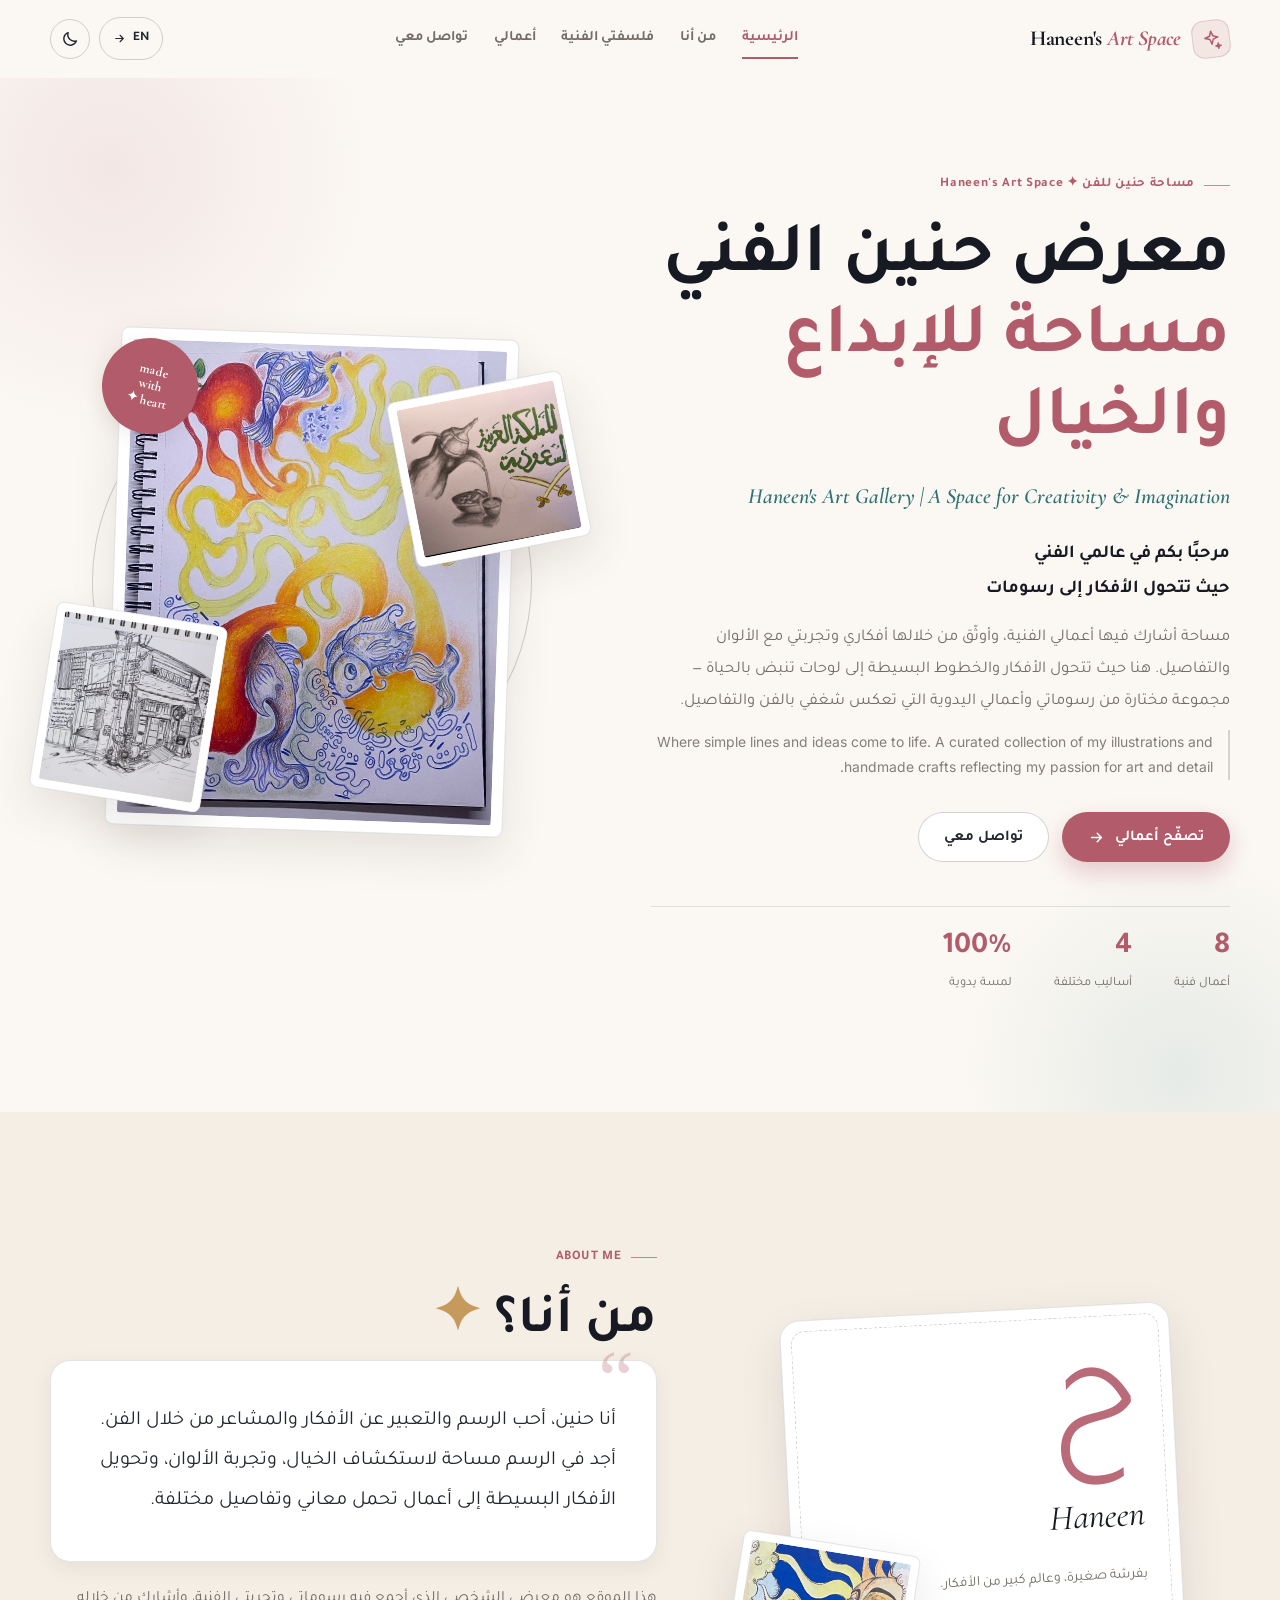
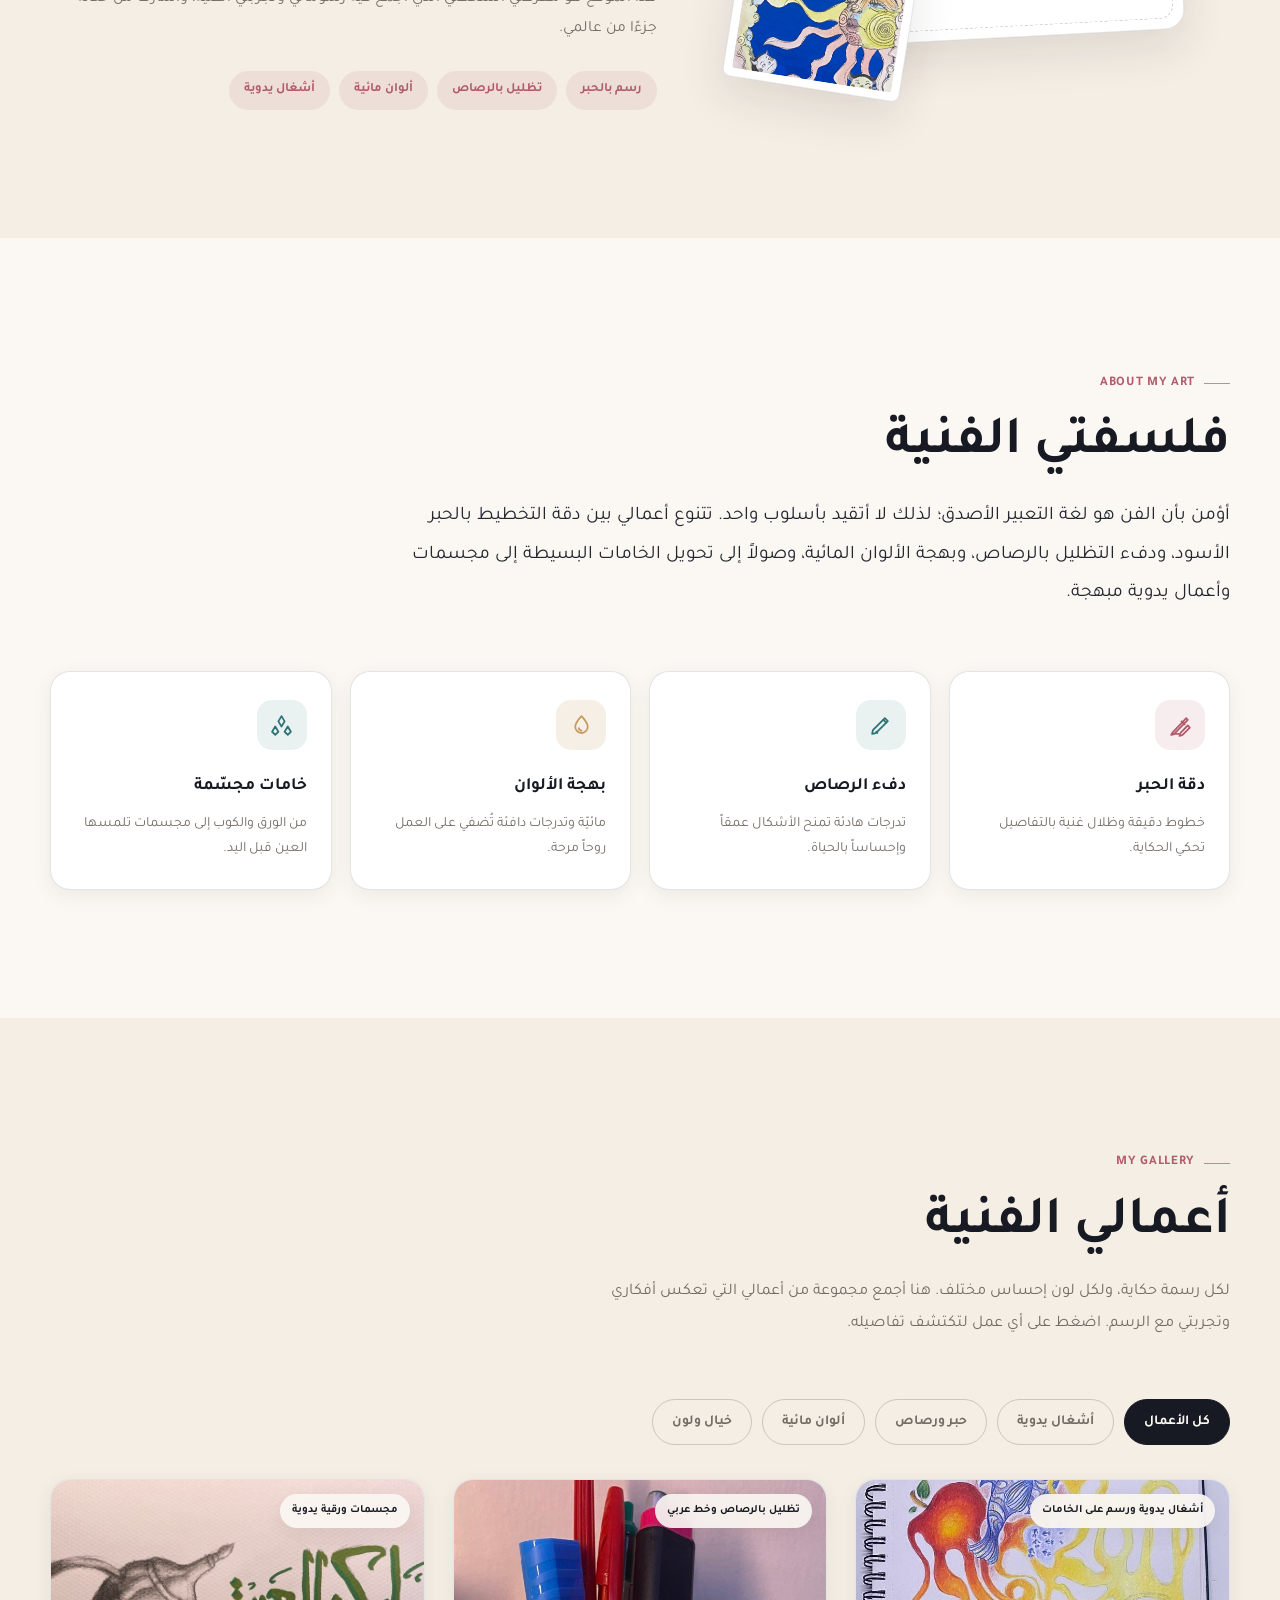
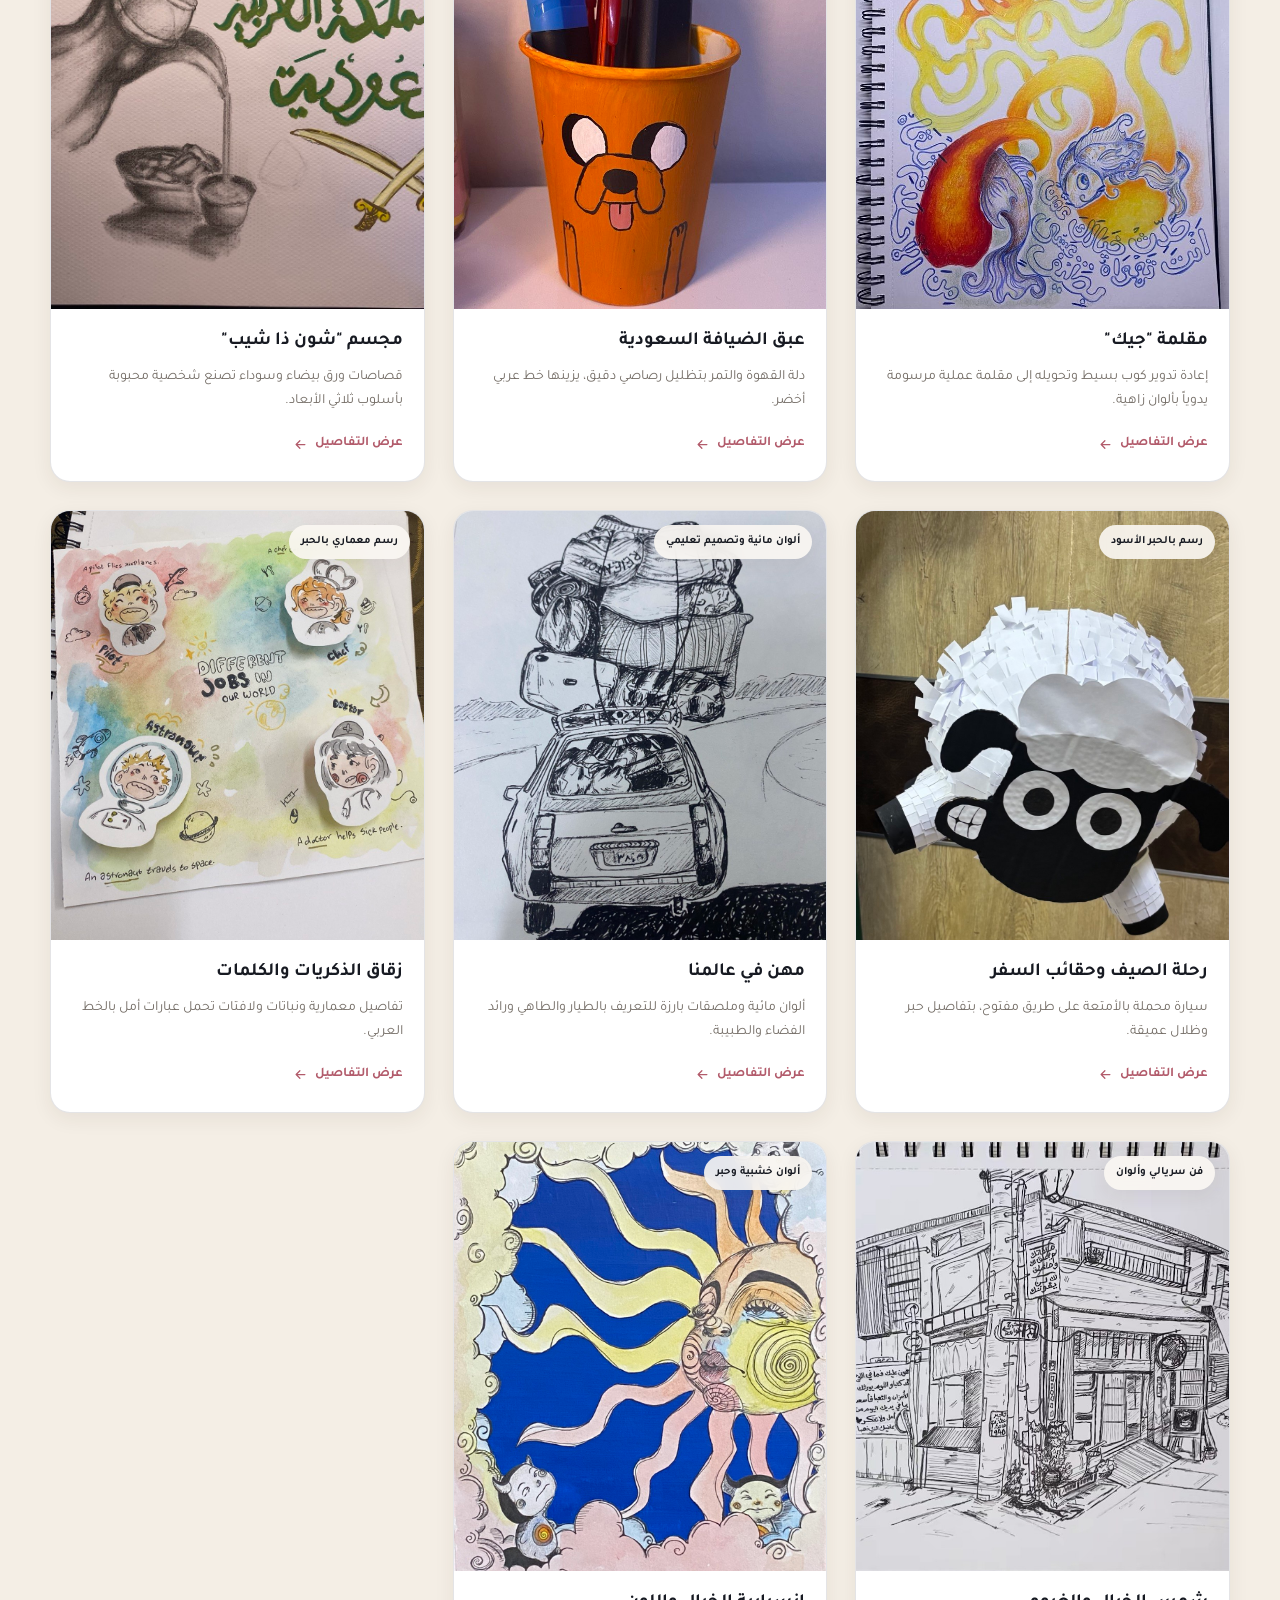
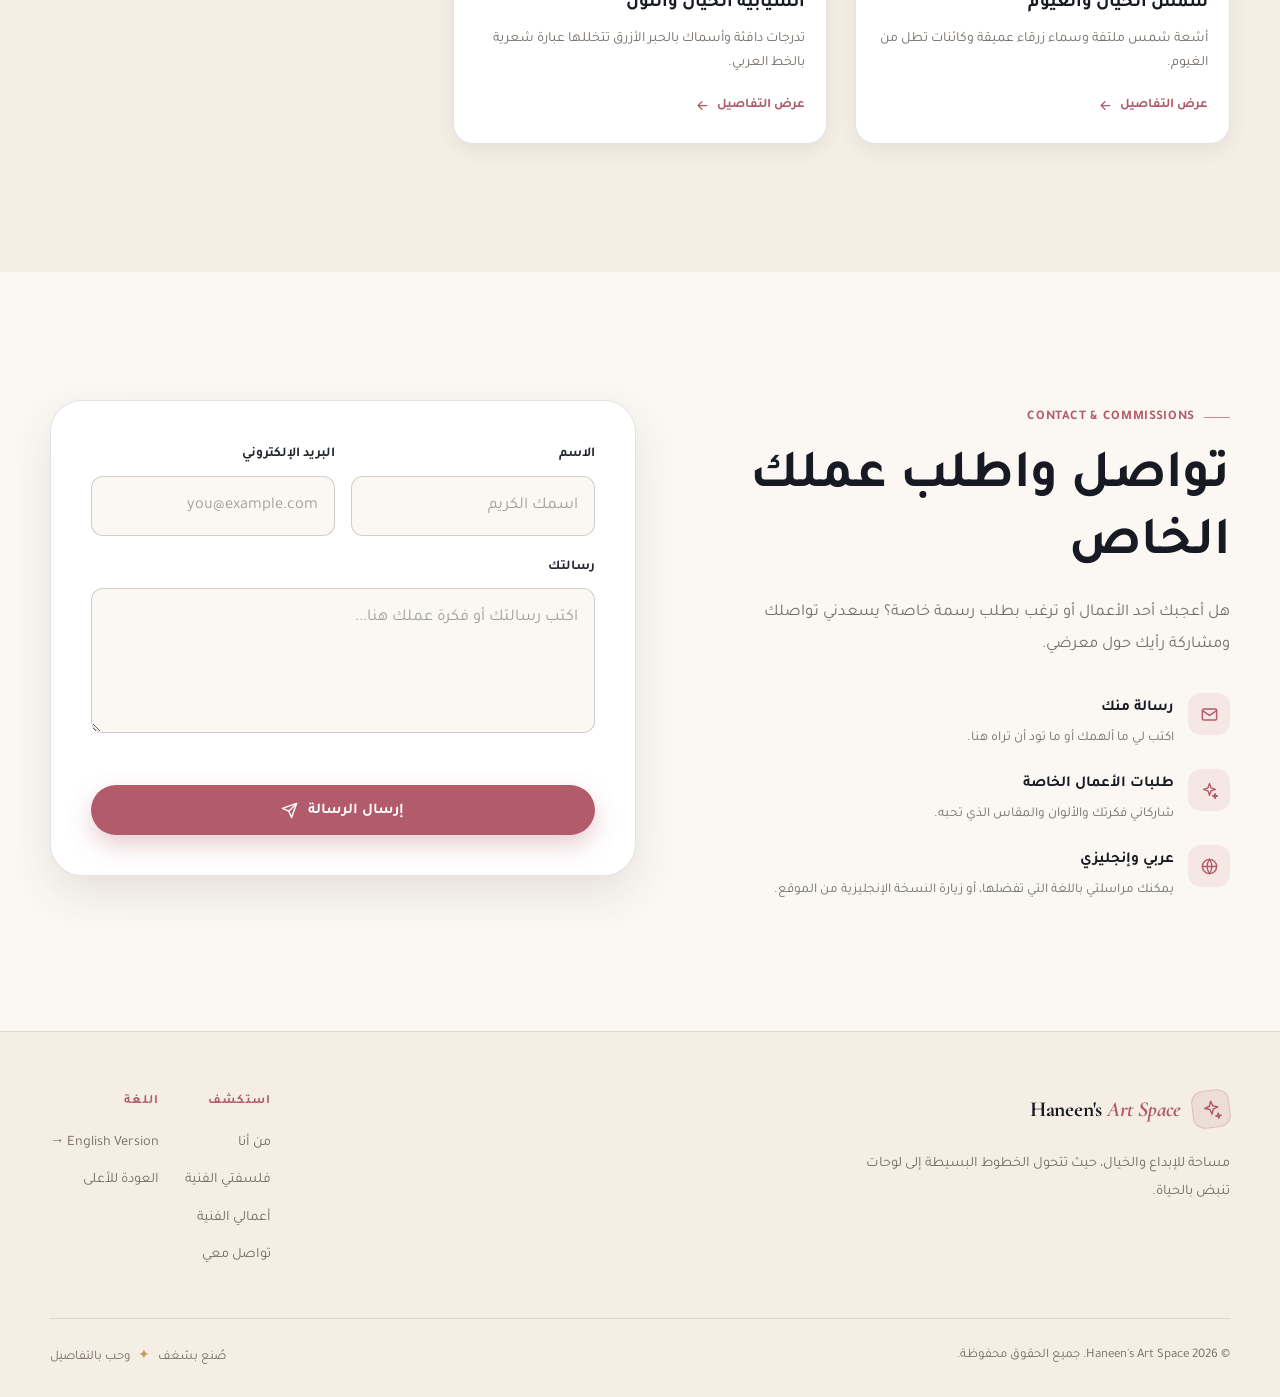
==== index.html @ a22ffc93 "First update" ====
<!DOCTYPE html>
<html lang="ar" dir="rtl">
<head>
  <meta charset="UTF-8">
  <meta name="viewport" content="width=device-width, initial-scale=1.0">
  <meta name="description" content="معرض حنين الفني — مساحة للإبداع والخيال. رسومات وأعمال يدوية تعكس الشغف بالفن والتفاصيل.">
  <meta name="theme-color" content="#fbf8f3">
  <title>Haneen's Art Space | معرض حنين الفني</title>

  <link rel="preconnect" href="https://fonts.googleapis.com">
  <link rel="preconnect" href="https://fonts.gstatic.com" crossorigin>
  <link href="https://fonts.googleapis.com/css2?family=Cormorant+Garamond:ital,wght@0,600;0,700;1,600&family=Inter:wght@400;500;600;700&family=Tajawal:wght@400;500;700;800&display=swap" rel="stylesheet">
  <link rel="stylesheet" href="assets/css/style.css">

  <script>
    (function () {
      try {
        var saved = localStorage.getItem('has-theme');
        var theme = saved || (window.matchMedia('(prefers-color-scheme: dark)').matches ? 'dark' : 'light');
        document.documentElement.dataset.theme = theme;
      } catch (e) {
        document.documentElement.dataset.theme = 'light';
      }
    })();
  </script>
</head>
<body>

  <!-- ============ Header ============ -->
  <header class="site-header">
    <div class="container header-inner">
      <a class="brand" href="#hero" aria-label="Haneen's Art Space">
        <span class="brand-mark" aria-hidden="true">
          <svg viewBox="0 0 24 24" fill="none" stroke="currentColor" stroke-width="1.7" stroke-linecap="round" stroke-linejoin="round">
            <path d="M12 2.5l1.9 5.6 5.6 1.9-5.6 1.9L12 17.5l-1.9-5.6L4.5 10l5.6-1.9L12 2.5Z"/>
            <path d="M19 17l.7 2.3L22 20l-2.3.7L19 23l-.7-2.3L16 20l2.3-.7L19 17Z"/>
          </svg>
        </span>
        <span class="brand-name">Haneen's <em>Art Space</em></span>
      </a>

      <nav class="nav" id="primary-nav" aria-label="القائمة الرئيسية">
        <a href="#hero">الرئيسية</a>
        <a href="#about">من أنا</a>
        <a href="#philosophy">فلسفتي الفنية</a>
        <a href="#gallery">أعمالي</a>
        <a href="#contact">تواصل معي</a>
      </nav>

      <div class="header-actions">
        <a class="lang-switch" href="en.html" lang="en" hreflang="en" aria-label="Switch to English">
          EN
          <svg viewBox="0 0 24 24" fill="none" stroke="currentColor" stroke-width="2" stroke-linecap="round" stroke-linejoin="round" aria-hidden="true">
            <path d="M5 12h14M13 6l6 6-6 6"/>
          </svg>
        </a>
        <button class="icon-btn" id="theme-toggle" type="button" aria-label="تفعيل الوضع الليلي" aria-pressed="false">
          <svg class="icon-moon" viewBox="0 0 24 24" fill="none" stroke="currentColor" stroke-width="1.8" stroke-linecap="round" stroke-linejoin="round" aria-hidden="true">
            <path d="M20.5 14.4A8.6 8.6 0 0 1 9.6 3.5a8.6 8.6 0 1 0 10.9 10.9Z"/>
          </svg>
          <svg class="icon-sun" viewBox="0 0 24 24" fill="none" stroke="currentColor" stroke-width="1.8" stroke-linecap="round" stroke-linejoin="round" aria-hidden="true">
            <circle cx="12" cy="12" r="4"/><path d="M12 2v2M12 20v2M4.9 4.9l1.4 1.4M17.7 17.7l1.4 1.4M2 12h2M20 12h2M4.9 19.1l1.4-1.4M17.7 6.3l1.4-1.4"/>
          </svg>
        </button>
        <button class="icon-btn menu-toggle" id="menu-toggle" type="button" aria-label="فتح القائمة" aria-expanded="false" aria-controls="primary-nav">
          <svg viewBox="0 0 24 24" fill="none" stroke="currentColor" stroke-width="1.9" stroke-linecap="round" aria-hidden="true">
            <path d="M4 7h16M4 12h16M4 17h16"/>
          </svg>
        </button>
      </div>
    </div>
  </header>

  <main>
    <!-- ============ Hero ============ -->
    <section class="hero" id="hero">
      <div class="container hero-grid">
        <div class="hero-copy reveal">
          <span class="eyebrow">مساحة حنين للفن ✦ Haneen's Art Space</span>

          <h1 class="hero-title">
            معرض حنين الفني
            <span class="accent-text">مساحة للإبداع والخيال</span>
            <span class="hero-title-en">Haneen's Art Gallery | A Space for Creativity &amp; Imagination</span>
          </h1>

          <p class="hero-lead">مرحبًا بكم في عالمي الفني<br>حيث تتحول الأفكار إلى رسومات</p>
          <p>مساحة أشارك فيها أعمالي الفنية، وأوثّق من خلالها أفكاري وتجربتي مع الألوان والتفاصيل. هنا حيث تتحول الأفكار والخطوط البسيطة إلى لوحات تنبض بالحياة — مجموعة مختارة من رسوماتي وأعمالي اليدوية التي تعكس شغفي بالفن والتفاصيل.</p>
          <p class="hero-en">Where simple lines and ideas come to life. A curated collection of my illustrations and handmade crafts reflecting my passion for art and detail.</p>

          <div class="hero-actions">
            <a class="btn btn--primary" href="#gallery">
              تصفّح أعمالي
              <svg viewBox="0 0 24 24" fill="none" stroke="currentColor" stroke-width="2" stroke-linecap="round" stroke-linejoin="round" aria-hidden="true"><path d="M5 12h14M13 6l6 6-6 6"/></svg>
            </a>
            <a class="btn btn--ghost" href="#contact">تواصل معي</a>
          </div>

          <div class="hero-stats">
            <div class="stat"><strong>8</strong><span>أعمال فنية</span></div>
            <div class="stat"><strong>4</strong><span>أساليب مختلفة</span></div>
            <div class="stat"><strong>100%</strong><span>لمسة يدوية</span></div>
          </div>
        </div>

        <div class="hero-art reveal" aria-label="مجموعة من أعمال حنين الفنية">
          <div class="hero-frame">
            <img src="assets/img/jake-pencil-holder.jpg" alt="مقلمة جيك المرسومة يدوياً" width="720" height="900">
          </div>
          <div class="hero-float hero-float--one">
            <img src="assets/img/shaun-the-sheep.jpg" alt="مجسم شون ذا شيب الورقي" loading="lazy">
          </div>
          <div class="hero-float hero-float--two">
            <img src="assets/img/sun-of-imagination.jpg" alt="شمس الخيال والغيوم" loading="lazy">
          </div>
          <div class="hero-stamp" aria-hidden="true">made<br>with<br>heart ✦</div>
        </div>
      </div>
    </section>

    <!-- ============ About me ============ -->
    <section class="section section--tint" id="about">
      <div class="container about-grid">
        <div class="about-visual reveal" aria-hidden="true">
          <div class="about-paper">
            <div class="about-initial">ح</div>
            <div class="about-signature">Haneen</div>
            <p style="margin:14px 0 0;color:var(--muted);font-size:.88rem;">بفرشة صغيرة، وعالم كبير من الأفكار.</p>
          </div>
          <div class="hero-float hero-float--two">
            <img src="assets/img/flow-of-imagination.jpg" alt="" loading="lazy">
          </div>
        </div>

        <div class="about-copy reveal">
          <span class="eyebrow">ABOUT ME</span>
          <h2 class="section-title">من أنا؟ <span class="fleur">✦</span></h2>
          <div class="quote-card">
            <p>أنا حنين، أحب الرسم والتعبير عن الأفكار والمشاعر من خلال الفن. أجد في الرسم مساحة لاستكشاف الخيال، وتجربة الألوان، وتحويل الأفكار البسيطة إلى أعمال تحمل معاني وتفاصيل مختلفة.</p>
          </div>
          <p class="about-note">هذا الموقع هو معرضي الشخصي الذي أجمع فيه رسوماتي وتجربتي الفنية، وأشارك من خلاله جزءًا من عالمي.</p>
          <div class="about-tags">
            <span class="tag">رسم بالحبر</span>
            <span class="tag">تظليل بالرصاص</span>
            <span class="tag">ألوان مائية</span>
            <span class="tag">أشغال يدوية</span>
          </div>
        </div>
      </div>
    </section>

    <!-- ============ Philosophy ============ -->
    <section class="section" id="philosophy">
      <div class="container">
        <div class="section-head reveal">
          <span class="eyebrow">ABOUT MY ART</span>
          <h2 class="section-title">فلسفتي الفنية</h2>
          <p class="philosophy-intro">أؤمن بأن الفن هو لغة التعبير الأصدق؛ لذلك لا أتقيد بأسلوب واحد. تتنوع أعمالي بين دقة التخطيط بالحبر الأسود، ودفء التظليل بالرصاص، وبهجة الألوان المائية، وصولاً إلى تحويل الخامات البسيطة إلى مجسمات وأعمال يدوية مبهجة.</p>
        </div>

        <div class="medium-grid">
          <article class="medium-card reveal">
            <span class="medium-icon" aria-hidden="true">
              <svg viewBox="0 0 24 24" fill="none" stroke="currentColor" stroke-width="1.7" stroke-linecap="round" stroke-linejoin="round"><path d="M12 19l7-7 2 2-7 7-3 1 1-3Z"/><path d="M16 11l-3-3M4 20h6M3 21l2.5-.5L19 6.5 17.5 5 4.5 18.5 3 21Z"/></svg>
            </span>
            <h3>دقة الحبر</h3>
            <p>خطوط دقيقة وظلال غنية بالتفاصيل تحكي الحكاية.</p>
          </article>
          <article class="medium-card reveal">
            <span class="medium-icon" aria-hidden="true">
              <svg viewBox="0 0 24 24" fill="none" stroke="currentColor" stroke-width="1.7" stroke-linecap="round" stroke-linejoin="round"><path d="M4 20l3.5-.7L19 7.8 16.2 5 4.7 16.5 4 20Z"/><path d="M14.7 6.5l2.8 2.8M9 19l-1-1"/></svg>
            </span>
            <h3>دفء الرصاص</h3>
            <p>تدرجات هادئة تمنح الأشكال عمقاً وإحساساً بالحياة.</p>
          </article>
          <article class="medium-card reveal">
            <span class="medium-icon" aria-hidden="true">
              <svg viewBox="0 0 24 24" fill="none" stroke="currentColor" stroke-width="1.7" stroke-linecap="round" stroke-linejoin="round"><path d="M12 3s6 6.4 6 10.2A6 6 0 0 1 6 13.2C6 9.4 12 3 12 3Z"/><path d="M9.5 14.5a2.5 2.5 0 0 0 2.5 2.5"/></svg>
            </span>
            <h3>بهجة الألوان</h3>
            <p>مائيّة وتدرجات دافئة تُضفي على العمل روحاً مرحة.</p>
          </article>
          <article class="medium-card reveal">
            <span class="medium-icon" aria-hidden="true">
              <svg viewBox="0 0 24 24" fill="none" stroke="currentColor" stroke-width="1.7" stroke-linecap="round" stroke-linejoin="round"><path d="M12 3l3 5-3 5-3-5 3-5Z"/><path d="M6 13l3 5-3 3-3-3 3-5ZM18 13l3 5-3 3-3-3 3-5Z"/></svg>
            </span>
            <h3>خامات مجسّمة</h3>
            <p>من الورق والكوب إلى مجسمات تلمسها العين قبل اليد.</p>
          </article>
        </div>
      </div>
    </section>

    <!-- ============ Gallery ============ -->
    <section class="section section--tint" id="gallery">
      <div class="container">
        <div class="section-head reveal">
          <span class="eyebrow">MY GALLERY</span>
          <h2 class="section-title">أعمالي الفنية</h2>
          <p class="section-lead">لكل رسمة حكاية، ولكل لون إحساس مختلف. هنا أجمع مجموعة من أعمالي التي تعكس أفكاري وتجربتي مع الرسم. اضغط على أي عمل لتكتشف تفاصيله.</p>
        </div>

        <div class="filters reveal" role="group" aria-label="تصفية الأعمال">
          <button class="filter-btn is-active" type="button" data-filter="all" aria-pressed="true">كل الأعمال</button>
          <button class="filter-btn" type="button" data-filter="handmade" aria-pressed="false">أشغال يدوية</button>
          <button class="filter-btn" type="button" data-filter="ink" aria-pressed="false">حبر ورصاص</button>
          <button class="filter-btn" type="button" data-filter="watercolor" aria-pressed="false">ألوان مائية</button>
          <button class="filter-btn" type="button" data-filter="color" aria-pressed="false">خيال ولون</button>
        </div>

        <div class="gallery-grid">
          <!-- 1 -->
          <article class="art-card reveal" data-group="handmade"
            data-image="assets/img/jake-pencil-holder.jpg"
            data-title-ar="مقلمة &quot;جيك&quot;" data-title-en="Jake Pencil Holder"
            data-category-ar="أشغال يدوية ورسم على الخامات" data-category-en="Crafts &amp; Painting"
            data-date-ar="2024" data-date-en="2024"
            data-tools-ar="كوب معاد تدويره، ألوان أكريليك، فرش رسم، طبقة حماية" data-tools-en="Recycled cup, Acrylic paint, Paintbrushes, Protective varnish"
            data-desc-ar="إعادة تدوير كوب بسيط وتحويله إلى مقلمة عملية مرسومة يدوياً لشخصية &quot;جيك&quot; بألوان زاهية تضفي لمسة مرحة على المكتب."
            data-desc-en="Upcycling a simple cup into a hand-painted functional pencil holder featuring &quot;Jake,&quot; adding a cheerful touch to the desk."
            data-insp-ar="فكرة تحويل شيء يومي بسيط إلى قطعة عملية تحمل شخصية وبهجة، حتى يصبح المكتب نفسه مساحة للإبداع."
            data-insp-en="Turning an ordinary everyday object into a practical piece full of character, so the desk itself becomes a little space for creativity.">
            <button class="card-trigger" type="button" aria-label="عرض تفاصيل: مقلمة جيك">
              <div class="card-media">
                <img src="assets/img/jake-pencil-holder.jpg" alt="مقلمة جيك المرسومة يدوياً" loading="lazy">
                <span class="card-category">أشغال يدوية ورسم على الخامات</span>
              </div>
              <div class="card-body">
                <h3>مقلمة "جيك"</h3>
                <p>إعادة تدوير كوب بسيط وتحويله إلى مقلمة عملية مرسومة يدوياً بألوان زاهية.</p>
                <span class="card-more">عرض التفاصيل
                  <svg viewBox="0 0 24 24" fill="none" stroke="currentColor" stroke-width="2" stroke-linecap="round" stroke-linejoin="round" aria-hidden="true"><path d="M5 12h14M13 6l6 6-6 6"/></svg>
                </span>
              </div>
            </button>
          </article>

          <!-- 2 -->
          <article class="art-card reveal" data-group="ink"
            data-image="assets/img/saudi-hospitality.jpg"
            data-title-ar="عبق الضيافة السعودية" data-title-en="Saudi Heritage &amp; Hospitality"
            data-category-ar="تظليل بالرصاص وخط عربي" data-category-en="Graphite &amp; Arabic Calligraphy"
            data-date-ar="2024" data-date-en="2024"
            data-tools-ar="قلم رصاص، أداة مزج، ممحاة، حبر أخضر للخط" data-tools-en="Graphite pencil, Blending stump, Eraser, Green calligraphy ink"
            data-desc-ar="عمل فني يجمع بين دقة التظليل بالرصاص لدلة القهوة العربية والتمر، مع خط عربي أخضر يبرز اسم المملكة العربية السعودية وشعار السيفين."
            data-desc-en="An artwork combining detailed graphite shading of an Arabic coffee pot (Dallah) and dates with green Arabic calligraphy celebrating Saudi heritage."
            data-insp-ar="الاحتفاء بالضيافة السعودية ورموزها، ومزج دقة التظليل بجمال الحرف العربي."
            data-insp-en="Celebrating Saudi hospitality and its symbols by blending precise shading with the beauty of Arabic lettering.">
            <button class="card-trigger" type="button" aria-label="عرض تفاصيل: عبق الضيافة السعودية">
              <div class="card-media">
                <img src="assets/img/saudi-hospitality.jpg" alt="تظليل بالرصاص لدلة القهوة والتمر" loading="lazy">
                <span class="card-category">تظليل بالرصاص وخط عربي</span>
              </div>
              <div class="card-body">
                <h3>عبق الضيافة السعودية</h3>
                <p>دلة القهوة والتمر بتظليل رصاصي دقيق، يزينها خط عربي أخضر.</p>
                <span class="card-more">عرض التفاصيل
                  <svg viewBox="0 0 24 24" fill="none" stroke="currentColor" stroke-width="2" stroke-linecap="round" stroke-linejoin="round" aria-hidden="true"><path d="M5 12h14M13 6l6 6-6 6"/></svg>
                </span>
              </div>
            </button>
          </article>

          <!-- 3 -->
          <article class="art-card reveal" data-group="handmade"
            data-image="assets/img/shaun-the-sheep.jpg"
            data-title-ar="مجسم &quot;شون ذا شيب&quot;" data-title-en="Shaun the Sheep Craft"
            data-category-ar="مجسمات ورقية يدوية" data-category-en="3D Paper Craft"
            data-date-ar="2023" data-date-en="2023"
            data-tools-ar="قصاصات ورق بيضاء وسوداء، قاطعة، غراء، خيط تعليق" data-tools-en="White and black paper strips, Craft knife, Glue, Hanging thread"
            data-desc-ar="مجسم معلق مصنوع يدوياً بدقة باستخدام قصاصات الورق البيضاء والسوداء لتجسيد شخصية &quot;شون ذا شيب&quot; المحبوبة بأسلوب ثلاثي الأبعاد."
            data-desc-en="A handcrafted hanging 3D sculpture made carefully from white and black paper strips, bringing the beloved &quot;Shaun the Sheep&quot; to life."
            data-insp-ar="حبّ شخصية شون وتحويلها من الورق المسطّح إلى مجسم ثلاثي الأبعاد يملأ المكان مرحاً."
            data-insp-en="A love of Shaun's character, reimagined from flat paper into a playful three-dimensional hanging piece.">
            <button class="card-trigger" type="button" aria-label="عرض تفاصيل: مجسم شون ذا شيب">
              <div class="card-media">
                <img src="assets/img/shaun-the-sheep.jpg" alt="مجسم شون ذا شيب الورقي المعلق" loading="lazy">
                <span class="card-category">مجسمات ورقية يدوية</span>
              </div>
              <div class="card-body">
                <h3>مجسم "شون ذا شيب"</h3>
                <p>قصاصات ورق بيضاء وسوداء تصنع شخصية محبوبة بأسلوب ثلاثي الأبعاد.</p>
                <span class="card-more">عرض التفاصيل
                  <svg viewBox="0 0 24 24" fill="none" stroke="currentColor" stroke-width="2" stroke-linecap="round" stroke-linejoin="round" aria-hidden="true"><path d="M5 12h14M13 6l6 6-6 6"/></svg>
                </span>
              </div>
            </button>
          </article>

          <!-- 4 -->
          <article class="art-card reveal" data-group="ink"
            data-image="assets/img/road-trip.jpg"
            data-title-ar="رحلة الصيف وحقائب السفر" data-title-en="The Road Trip"
            data-category-ar="رسم بالحبر الأسود" data-category-en="Ink Sketching"
            data-date-ar="2024" data-date-en="2024"
            data-tools-ar="أقلام حبر أسود بأحجام مختلفة، تظليل بالخطوط المتقاطعة، ورق رسم" data-tools-en="Black fineliner pens, Cross-hatching, Drawing paper"
            data-desc-ar="رسم تفصيلي بالحبر يجسد مشهداً مألوفاً ومليئاً بالحنين لسيارة محملة بحقائب وأمتعة السفر في طريق مفتوح، مع التركيز على الظلال وتفاصيل الأمتعة."
            data-desc-en="A detailed ink sketch capturing a nostalgic scene of a car packed high with luggage on an open road, focusing on textures and deep shadows."
            data-insp-ar="ذكريات الرحلات الصيفية والطرق الطويلة، ولحظة التجهيز والترقب قبل الانطلاق."
            data-insp-en="Summer road-trip memories, long open roads, and the quiet anticipation before departure.">
            <button class="card-trigger" type="button" aria-label="عرض تفاصيل: رحلة الصيف وحقائب السفر">
              <div class="card-media">
                <img src="assets/img/road-trip.jpg" alt="رسم بالحبر لسيارة محملة بحقائب السفر" loading="lazy">
                <span class="card-category">رسم بالحبر الأسود</span>
              </div>
              <div class="card-body">
                <h3>رحلة الصيف وحقائب السفر</h3>
                <p>سيارة محملة بالأمتعة على طريق مفتوح، بتفاصيل حبر وظلال عميقة.</p>
                <span class="card-more">عرض التفاصيل
                  <svg viewBox="0 0 24 24" fill="none" stroke="currentColor" stroke-width="2" stroke-linecap="round" stroke-linejoin="round" aria-hidden="true"><path d="M5 12h14M13 6l6 6-6 6"/></svg>
                </span>
              </div>
            </button>
          </article>

          <!-- 5 -->
          <article class="art-card reveal" data-group="watercolor"
            data-image="assets/img/jobs-watercolor.jpg"
            data-title-ar="مهن في عالمنا" data-title-en="Different Jobs in Our World"
            data-category-ar="ألوان مائية وتصميم تعليمي" data-category-en="Watercolor &amp; Educational Art"
            data-date-ar="2023" data-date-en="2023"
            data-tools-ar="ألوان مائية، أقلام تحديد، ملصقات ثلاثية الأبعاد، فرش ناعمة" data-tools-en="Watercolors, Outline markers, 3D stickers, Soft brushes"
            data-desc-ar="لوحة تعليمية مبهجة بدمج الألوان المائية والرسومات البارزة (3D Stickers) للتعريف بالمهن المختلفة (الطيار، الطاهي، رائد الفضاء، والطبيبة) بأسلوب كرتوني لطيف."
            data-desc-en="A cheerful educational illustration blending soft watercolors with pop-up character doodles to introduce different professions (Pilot, Chef, Astronaut, and Doctor)."
            data-insp-ar="جعل التعريف بالمهن تجربة بصرية ممتعة للأطفال، حيث تلتقي الفكرة البسيطة بلون دافئ وشخصية لطيفة."
            data-insp-en="Making learning about professions fun for children through warm color and friendly cartoon characters.">
            <button class="card-trigger" type="button" aria-label="عرض تفاصيل: مهن في عالمنا">
              <div class="card-media">
                <img src="assets/img/jobs-watercolor.jpg" alt="لوحة مائية تعليمية عن المهن المختلفة" loading="lazy">
                <span class="card-category">ألوان مائية وتصميم تعليمي</span>
              </div>
              <div class="card-body">
                <h3>مهن في عالمنا</h3>
                <p>ألوان مائية وملصقات بارزة للتعريف بالطيار والطاهي ورائد الفضاء والطبيبة.</p>
                <span class="card-more">عرض التفاصيل
                  <svg viewBox="0 0 24 24" fill="none" stroke="currentColor" stroke-width="2" stroke-linecap="round" stroke-linejoin="round" aria-hidden="true"><path d="M5 12h14M13 6l6 6-6 6"/></svg>
                </span>
              </div>
            </button>
          </article>

          <!-- 6 -->
          <article class="art-card reveal" data-group="ink"
            data-image="assets/img/alley-of-memories.jpg"
            data-title-ar="زقاق الذكريات والكلمات" data-title-en="Alley of Memories &amp; Quotes"
            data-category-ar="رسم معماري بالحبر" data-category-en="Architectural Ink Drawing"
            data-date-ar="2024" data-date-en="2024"
            data-tools-ar="حبر أسود، أقلام دقيقة، تظليل بالخطوط، ورق رسم" data-tools-en="Black ink, Fine liner pens, Line shading, Drawing paper"
            data-desc-ar="رسم دقيق لمبنى قديم مليء بالتفاصيل المعمارية والنباتات، تتخلله لافتات تحمل عبارات ملهمة بالخط العربي تبعث على التفاؤل والأمل."
            data-desc-en="An intricate ink illustration of a vintage street corner filled with architectural details, plants, and Arabic street signs carrying inspiring quotes of hope."
            data-insp-ar="جمال الزوايا القديمة وتفاصيلها، والكلمات التي نصادفها في الطريق فتغيّر يومنا."
            data-insp-en="The charm of old street corners and the encouraging words we stumble upon along the way.">
            <button class="card-trigger" type="button" aria-label="عرض تفاصيل: زقاق الذكريات والكلمات">
              <div class="card-media">
                <img src="assets/img/alley-of-memories.jpg" alt="رسم حبر لمبنى قديم ولافتات بعبارات ملهمة" loading="lazy">
                <span class="card-category">رسم معماري بالحبر</span>
              </div>
              <div class="card-body">
                <h3>زقاق الذكريات والكلمات</h3>
                <p>تفاصيل معمارية ونباتات ولافتات تحمل عبارات أمل بالخط العربي.</p>
                <span class="card-more">عرض التفاصيل
                  <svg viewBox="0 0 24 24" fill="none" stroke="currentColor" stroke-width="2" stroke-linecap="round" stroke-linejoin="round" aria-hidden="true"><path d="M5 12h14M13 6l6 6-6 6"/></svg>
                </span>
              </div>
            </button>
          </article>

          <!-- 7 -->
          <article class="art-card reveal" data-group="color"
            data-image="assets/img/sun-of-imagination.jpg"
            data-title-ar="شمس الخيال والغيوم" data-title-en="Sun of Imagination &amp; Clouds"
            data-category-ar="فن سريالي وألوان" data-category-en="Surreal Art &amp; Illustration"
            data-date-ar="2025" data-date-en="2025"
            data-tools-ar="ألوان مائية، أقلام ملونة، حبر، تدرجات لونية" data-tools-en="Watercolors, Colored pencils, Ink, Color gradients"
            data-desc-ar="لوحة خيالية نابضة بالألوان تجمع بين خطوط الشمس الملتفة، زرقة السماء العميقة، وكائنات لطيفة تطل من بين الغيوم بأسلوب فني مميز."
            data-desc-en="An imaginative, colorful piece blending swirling sunbeams, a deep blue sky, and whimsical creatures peeking through the clouds."
            data-insp-ar="لحظة تأمل في السماء، حيث تتحول الغيوم إلى كائنات والشمس إلى دوائر لا تنتهي من الخيال."
            data-insp-en="A moment of daydreaming beneath the sky, where clouds become creatures and sunlight turns into endless swirls.">
            <button class="card-trigger" type="button" aria-label="عرض تفاصيل: شمس الخيال والغيوم">
              <div class="card-media">
                <img src="assets/img/sun-of-imagination.jpg" alt="لوحة سريالية لشمس وغيوم وكائنات لطيفة" loading="lazy">
                <span class="card-category">فن سريالي وألوان</span>
              </div>
              <div class="card-body">
                <h3>شمس الخيال والغيوم</h3>
                <p>أشعة شمس ملتفة وسماء زرقاء عميقة وكائنات تطل من الغيوم.</p>
                <span class="card-more">عرض التفاصيل
                  <svg viewBox="0 0 24 24" fill="none" stroke="currentColor" stroke-width="2" stroke-linecap="round" stroke-linejoin="round" aria-hidden="true"><path d="M5 12h14M13 6l6 6-6 6"/></svg>
                </span>
              </div>
            </button>
          </article>

          <!-- 8 -->
          <article class="art-card reveal" data-group="color"
            data-image="assets/img/flow-of-imagination.jpg"
            data-title-ar="انسيابية الخيال واللون" data-title-en="Flow of Imagination &amp; Color"
            data-category-ar="ألوان خشبية وحبر" data-category-en="Colored Pencils &amp; Ink"
            data-date-ar="2025" data-date-en="2025"
            data-tools-ar="أقلام ملونة، حبر أزرق، خط عربي، تدرجات دافئة" data-tools-en="Colored pencils, Blue ink, Arabic calligraphy, Warm gradients"
            data-desc-ar="لوحة سريالية تجمع بين تدرجات الألوان الدافئة المنسابة وتفاصيل الأسماك المرسومة بالحبر الأزرق، تتداخل معها عبارة شعرية بالخط العربي تُجسد أحلام الخيال وتأملاته."
            data-desc-en="A surreal artwork blending flowing warm colored-pencil gradients with intricate blue-ink fish illustrations, interwoven with poetic Arabic calligraphy capturing the essence of imagination and daydreams."
            data-insp-ar="انسياب الأفكار كالماء، وسباحة الأحلام بين الأسماك والكلمات."
            data-insp-en="Thoughts flowing like water, and dreams swimming between fish and words.">
            <button class="card-trigger" type="button" aria-label="عرض تفاصيل: انسيابية الخيال واللون">
              <div class="card-media">
                <img src="assets/img/flow-of-imagination.jpg" alt="لوحة تدرجات دافئة وأسماك بالحبر الأزرق وخط عربي" loading="lazy">
                <span class="card-category">ألوان خشبية وحبر</span>
              </div>
              <div class="card-body">
                <h3>انسيابية الخيال واللون</h3>
                <p>تدرجات دافئة وأسماك بالحبر الأزرق تتخللها عبارة شعرية بالخط العربي.</p>
                <span class="card-more">عرض التفاصيل
                  <svg viewBox="0 0 24 24" fill="none" stroke="currentColor" stroke-width="2" stroke-linecap="round" stroke-linejoin="round" aria-hidden="true"><path d="M5 12h14M13 6l6 6-6 6"/></svg>
                </span>
              </div>
            </button>
          </article>
        </div>
      </div>
    </section>

    <!-- ============ Contact ============ -->
    <section class="section" id="contact">
      <div class="container contact-grid">
        <div class="contact-copy reveal">
          <span class="eyebrow">CONTACT &amp; COMMISSIONS</span>
          <h2 class="section-title">تواصل واطلب عملك الخاص</h2>
          <p>هل أعجبك أحد الأعمال أو ترغب بطلب رسمة خاصة؟ يسعدني تواصلك ومشاركة رأيك حول معرضي.</p>
          <ul class="contact-list">
            <li>
              <span class="contact-icon" aria-hidden="true">
                <svg viewBox="0 0 24 24" fill="none" stroke="currentColor" stroke-width="1.8" stroke-linecap="round" stroke-linejoin="round"><rect x="3" y="5" width="18" height="14" rx="2"/><path d="m3 7 9 6 9-6"/></svg>
              </span>
              <span><strong>رسالة منك</strong><span>اكتب لي ما ألهمك أو ما تود أن تراه هنا.</span></span>
            </li>
            <li>
              <span class="contact-icon" aria-hidden="true">
                <svg viewBox="0 0 24 24" fill="none" stroke="currentColor" stroke-width="1.8" stroke-linecap="round" stroke-linejoin="round"><path d="M12 3l1.9 5.6 5.6 1.9-5.6 1.9L12 18l-1.9-5.6-5.6-1.9 5.6-1.9L12 3Z"/><path d="M19 16l.8 2.2L22 19l-2.2.8L19 22l-.8-2.2L16 19l2.2-.8L19 16Z"/></svg>
              </span>
              <span><strong>طلبات الأعمال الخاصة</strong><span>شاركاني فكرتك والألوان والمقاس الذي تحبه.</span></span>
            </li>
            <li>
              <span class="contact-icon" aria-hidden="true">
                <svg viewBox="0 0 24 24" fill="none" stroke="currentColor" stroke-width="1.8" stroke-linecap="round" stroke-linejoin="round"><circle cx="12" cy="12" r="9"/><path d="M3 12h18M12 3a15 15 0 0 1 0 18M12 3a15 15 0 0 0 0 18"/></svg>
              </span>
              <span><strong>عربي وإنجليزي</strong><span>يمكنك مراسلتي باللغة التي تفضلها، أو زيارة النسخة الإنجليزية من الموقع.</span></span>
            </li>
          </ul>
        </div>

        <form class="contact-form reveal" id="contact-form" novalidate>
          <div class="form-row">
            <div class="field">
              <label for="field-name">الاسم</label>
              <input id="field-name" name="name" type="text" autocomplete="name" placeholder="اسمك الكريم" required>
            </div>
            <div class="field">
              <label for="field-email">البريد الإلكتروني</label>
              <input id="field-email" name="email" type="email" autocomplete="email" placeholder="you@example.com" required>
            </div>
          </div>
          <div class="field">
            <label for="field-message">رسالتك</label>
            <textarea id="field-message" name="message" placeholder="اكتب رسالتك أو فكرة عملك هنا..." required></textarea>
          </div>
          <p class="form-status" id="form-status" role="status" aria-live="polite"></p>
          <button class="btn btn--primary" type="submit">
            إرسال الرسالة
            <svg viewBox="0 0 24 24" fill="none" stroke="currentColor" stroke-width="2" stroke-linecap="round" stroke-linejoin="round" aria-hidden="true"><path d="m22 2-7 20-4-9-9-4 20-7Z"/><path d="M22 2 11 13"/></svg>
          </button>
        </form>
      </div>
    </section>
  </main>

  <!-- ============ Footer ============ -->
  <footer class="site-footer">
    <div class="container">
      <div class="footer-top">
        <div>
          <a class="brand" href="#hero">
            <span class="brand-mark" aria-hidden="true">
              <svg viewBox="0 0 24 24" fill="none" stroke="currentColor" stroke-width="1.7" stroke-linecap="round" stroke-linejoin="round"><path d="M12 2.5l1.9 5.6 5.6 1.9-5.6 1.9L12 17.5l-1.9-5.6L4.5 10l5.6-1.9L12 2.5Z"/><path d="M19 17l.7 2.3L22 20l-2.3.7L19 23l-.7-2.3L16 20l2.3-.7L19 17Z"/></svg>
            </span>
            <span class="brand-name">Haneen's <em>Art Space</em></span>
          </a>
          <p>مساحة للإبداع والخيال، حيث تتحول الخطوط البسيطة إلى لوحات تنبض بالحياة.</p>
        </div>
        <div class="footer-links">
          <div class="footer-col">
            <h4>استكشف</h4>
            <a href="#about">من أنا</a>
            <a href="#philosophy">فلسفتي الفنية</a>
            <a href="#gallery">أعمالي الفنية</a>
            <a href="#contact">تواصل معي</a>
          </div>
          <div class="footer-col">
            <h4>اللغة</h4>
            <a href="en.html" lang="en" hreflang="en">English Version →</a>
            <a href="#hero">العودة للأعلى</a>
          </div>
        </div>
      </div>
      <div class="footer-bottom">
        <span>© <span id="year">2026</span> Haneen's Art Space. جميع الحقوق محفوظة.</span>
        <span>صُنع بشغف <span class="fleur">✦</span> وحب بالتفاصيل</span>
      </div>
    </div>
  </footer>

  <button class="to-top" id="to-top" type="button" aria-label="العودة إلى الأعلى">
    <svg viewBox="0 0 24 24" fill="none" stroke="currentColor" stroke-width="2" stroke-linecap="round" stroke-linejoin="round" aria-hidden="true"><path d="M12 19V5M6 11l6-6 6 6"/></svg>
  </button>

  <!-- ============ Artwork details dialog ============ -->
  <dialog class="art-dialog" id="art-dialog" aria-labelledby="dialog-title">
    <div class="dialog-shell">
      <button class="dialog-close" id="dialog-close" type="button" aria-label="إغلاق النافذة">
        <svg viewBox="0 0 24 24" fill="none" stroke="currentColor" stroke-width="2" stroke-linecap="round" aria-hidden="true"><path d="M18 6 6 18M6 6l12 12"/></svg>
      </button>
      <div class="dialog-media">
        <img id="dialog-image" src="" alt="" width="1066" height="1280">
      </div>
      <div class="dialog-content">
        <span class="dialog-category" id="dialog-category"></span>
        <h2 class="dialog-title" id="dialog-title"></h2>

        <div class="dialog-meta">
          <div><span id="label-date">تاريخ الإنجاز</span><strong id="dialog-date"></strong></div>
        </div>

        <div class="dialog-block">
          <h3 id="label-description">وصف العمل</h3>
          <p id="dialog-desc"></p>
        </div>
        <div class="dialog-block">
          <h3 id="label-inspiration">الفكرة والإلهام</h3>
          <p id="dialog-insp"></p>
        </div>
        <div class="dialog-block">
          <h3 id="label-tools">الأدوات المستخدمة</h3>
          <div class="dialog-tools" id="dialog-tools"></div>
        </div>

        <div class="dialog-nav">
          <button id="prev-art" type="button"><svg viewBox="0 0 24 24" fill="none" stroke="currentColor" stroke-width="2" stroke-linecap="round" stroke-linejoin="round" aria-hidden="true"><path d="M5 12h14M13 6l6 6-6 6"/></svg><span>السابق</span></button>
          <span class="dialog-counter" id="dialog-counter"></span>
          <button id="next-art" type="button"><span>التالي</span><svg viewBox="0 0 24 24" fill="none" stroke="currentColor" stroke-width="2" stroke-linecap="round" stroke-linejoin="round" aria-hidden="true"><path d="M5 12h14M13 6l6 6-6 6"/></svg></button>
        </div>
      </div>
    </div>
  </dialog>

  <script src="assets/js/main.js"></script>
</body>
</html>
---- assets/css/style.css ----
/* ==========================================================================
   Haneen's Art Space — shared stylesheet (Arabic RTL + English LTR)
   ========================================================================== */

/* ---------- Design tokens ---------- */
:root {
  color-scheme: light;

  --bg: #fbf8f3;
  --bg-2: #f4eee5;
  --surface: #ffffff;
  --surface-2: #f8f3ec;
  --text: #242730;
  --text-strong: #171a22;
  --muted: #746d66;
  --line: rgba(36, 39, 48, 0.12);
  --line-strong: rgba(36, 39, 48, 0.2);

  --accent: #b25b6b;
  --accent-2: #2f7276;
  --accent-soft: rgba(178, 91, 107, 0.11);
  --accent-2-soft: rgba(47, 114, 118, 0.1);
  --gold: #c69a5d;

  --shadow-sm: 0 6px 20px rgba(52, 36, 26, 0.07);
  --shadow-md: 0 18px 45px rgba(52, 36, 26, 0.11);
  --shadow-lg: 0 30px 80px rgba(30, 21, 15, 0.22);

  --radius-sm: 12px;
  --radius-md: 20px;
  --radius-lg: 32px;

  --header-h: 78px;
  --font-ar: "Tajawal", "Segoe UI", Tahoma, sans-serif;
  --font-en-body: "Inter", "Segoe UI", sans-serif;
  --font-en-display: "Cormorant Garamond", Georgia, serif;
  --font-display: var(--font-ar);
  --font-body: var(--font-ar);
  --ease: cubic-bezier(0.22, 1, 0.36, 1);
}

:root[data-theme="dark"] {
  color-scheme: dark;

  --bg: #0e1219;
  --bg-2: #131922;
  --surface: #181f29;
  --surface-2: #1e2632;
  --text: #eee8df;
  --text-strong: #fbf6ee;
  --muted: #a9a29a;
  --line: rgba(238, 232, 223, 0.14);
  --line-strong: rgba(238, 232, 223, 0.24);

  --accent: #e7a098;
  --accent-2: #83bdb6;
  --accent-soft: rgba(231, 160, 152, 0.14);
  --accent-2-soft: rgba(131, 189, 182, 0.12);
  --gold: #dcb67d;

  --shadow-sm: 0 6px 20px rgba(0, 0, 0, 0.25);
  --shadow-md: 0 18px 45px rgba(0, 0, 0, 0.35);
  --shadow-lg: 0 30px 80px rgba(0, 0, 0, 0.55);
}

html[lang="en"] {
  --font-display: var(--font-en-display);
  --font-body: var(--font-en-body);
}

/* ---------- Base ---------- */
*,
*::before,
*::after { box-sizing: border-box; }

html {
  scroll-behavior: smooth;
  scroll-padding-top: calc(var(--header-h) + 22px);
}

body {
  margin: 0;
  background: var(--bg);
  color: var(--text);
  font-family: var(--font-body);
  font-size: 16px;
  line-height: 1.85;
  -webkit-font-smoothing: antialiased;
  transition: background-color 0.35s ease, color 0.35s ease;
  overflow-x: hidden;
}

body.no-scroll { overflow: hidden; }

html[lang="ar"] body { font-size: 16.5px; line-height: 1.95; }
html[lang="en"] body { font-size: 15.5px; line-height: 1.8; }

img { max-width: 100%; display: block; }
a { color: inherit; text-decoration: none; }
button, input, textarea { font: inherit; }
button { cursor: pointer; }

::selection { background: var(--accent); color: var(--surface); }

:focus-visible {
  outline: 2px solid var(--accent);
  outline-offset: 3px;
  border-radius: 6px;
}

.container {
  width: min(100% - 44px, 1180px);
  margin-inline: auto;
}

.section { padding-block: clamp(74px, 10vw, 132px); }
.section--tint { background: var(--bg-2); }

.eyebrow {
  display: inline-flex;
  align-items: center;
  gap: 9px;
  font-size: 0.72rem;
  font-weight: 700;
  letter-spacing: 0.19em;
  text-transform: uppercase;
  color: var(--accent);
}
html[lang="ar"] .eyebrow { letter-spacing: 0.05em; text-transform: none; font-size: 0.82rem; }
.eyebrow::before {
  content: "";
  width: 26px;
  height: 1px;
  background: currentColor;
  opacity: 0.7;
}

.section-title {
  font-family: var(--font-display);
  color: var(--text-strong);
  font-size: clamp(2.1rem, 4.4vw, 3.35rem);
  font-weight: 700;
  line-height: 1.25;
  margin: 14px 0 0;
}
html[lang="en"] .section-title { font-weight: 600; letter-spacing: -0.02em; }

.section-lead {
  max-width: 660px;
  margin: 18px 0 0;
  color: var(--muted);
  font-size: 1.02rem;
}

.section-head { margin-bottom: clamp(34px, 5vw, 58px); }

.accent-text { color: var(--accent); }

/* Small decorative fleur */
.fleur { color: var(--gold); font-size: 1.1em; }

/* ---------- Header ---------- */
.site-header {
  position: sticky;
  top: 0;
  z-index: 50;
  height: var(--header-h);
  background: var(--bg);
  background: color-mix(in srgb, var(--bg) 88%, transparent);
  backdrop-filter: blur(16px);
  -webkit-backdrop-filter: blur(16px);
  border-bottom: 1px solid transparent;
  transition: border-color 0.3s ease, box-shadow 0.3s ease;
}
.site-header.is-scrolled {
  border-bottom-color: var(--line);
  box-shadow: var(--shadow-sm);
}
.header-inner {
  height: 100%;
  display: flex;
  align-items: center;
  justify-content: space-between;
  gap: 20px;
}

.brand { display: inline-flex; align-items: center; gap: 11px; flex-shrink: 0; }
.brand-mark {
  width: 38px;
  height: 38px;
  border-radius: 12px;
  display: grid;
  place-items: center;
  background: var(--accent-soft);
  color: var(--accent);
  border: 1px solid color-mix(in srgb, var(--accent) 25%, transparent);
  transform: rotate(-7deg);
}
.brand-mark svg { width: 21px; height: 21px; }
.brand-name {
  font-family: var(--font-en-display);
  font-size: 1.34rem;
  font-weight: 700;
  letter-spacing: -0.01em;
  color: var(--text-strong);
  line-height: 1;
}
.brand-name em { color: var(--accent); font-style: italic; }

.nav { display: flex; align-items: center; gap: clamp(14px, 2vw, 30px); }
.nav a {
  position: relative;
  font-size: 0.9rem;
  font-weight: 600;
  color: var(--muted);
  padding-block: 6px;
  transition: color 0.2s ease;
}
html[lang="en"] .nav a { font-size: 0.86rem; letter-spacing: 0.01em; }
.nav a::after {
  content: "";
  position: absolute;
  inset-inline-start: 0;
  bottom: 0;
  width: 100%;
  height: 2px;
  background: var(--accent);
  transform: scaleX(0);
  transform-origin: inline-start;
  transition: transform 0.28s var(--ease);
}
.nav a:hover,
.nav a.is-active { color: var(--accent); }
.nav a:hover::after,
.nav a.is-active::after { transform: scaleX(1); }

.header-actions { display: flex; align-items: center; gap: 9px; }

.lang-switch {
  display: inline-flex;
  align-items: center;
  gap: 7px;
  padding: 8px 13px;
  border: 1px solid var(--line-strong);
  border-radius: 999px;
  font-size: 0.82rem;
  font-weight: 700;
  color: var(--text);
  transition: background 0.2s ease, border-color 0.2s ease, color 0.2s ease;
}
.lang-switch svg { width: 13px; height: 13px; }
.lang-switch:hover { border-color: var(--accent); color: var(--accent); background: var(--accent-soft); }

.icon-btn {
  width: 40px;
  height: 40px;
  display: grid;
  place-items: center;
  border-radius: 50%;
  border: 1px solid var(--line-strong);
  background: transparent;
  color: var(--text);
  transition: background 0.2s ease, color 0.2s ease, border-color 0.2s ease, transform 0.2s ease;
}
.icon-btn:hover { background: var(--accent-soft); color: var(--accent); border-color: var(--accent); transform: translateY(-2px); }
.icon-btn svg { width: 18px; height: 18px; }
.icon-btn .icon-sun { display: none; }
:root[data-theme="dark"] .icon-btn .icon-sun { display: block; }
:root[data-theme="dark"] .icon-btn .icon-moon { display: none; }

.menu-toggle { display: none; }

/* ---------- Buttons ---------- */
.btn {
  display: inline-flex;
  align-items: center;
  justify-content: center;
  gap: 10px;
  min-height: 50px;
  padding: 0 25px;
  border-radius: 999px;
  border: 1px solid transparent;
  font-weight: 700;
  font-size: 0.94rem;
  transition: transform 0.25s var(--ease), box-shadow 0.25s ease, background 0.25s ease, color 0.25s ease;
}
.btn svg { width: 17px; height: 17px; }
.btn:hover { transform: translateY(-3px); }
.btn--primary { background: var(--accent); color: #fff; box-shadow: 0 10px 24px color-mix(in srgb, var(--accent) 30%, transparent); }
:root[data-theme="dark"] .btn--primary { color: #1b1215; }
.btn--primary:hover { box-shadow: 0 14px 30px color-mix(in srgb, var(--accent) 42%, transparent); }
.btn--ghost { border-color: var(--line-strong); color: var(--text); background: var(--surface); }
.btn--ghost:hover { border-color: var(--accent); color: var(--accent); }

/* ---------- Hero ---------- */
.hero { position: relative; overflow: hidden; padding-block: clamp(56px, 7vw, 100px) clamp(70px, 9vw, 120px); }
.hero::before {
  content: "";
  position: absolute;
  inset-inline-end: -170px;
  top: -190px;
  width: 560px;
  height: 560px;
  border-radius: 50%;
  background: radial-gradient(circle, var(--accent-soft) 0%, transparent 68%);
  pointer-events: none;
}
.hero::after {
  content: "";
  position: absolute;
  inset-inline-start: -120px;
  bottom: -180px;
  width: 440px;
  height: 440px;
  border-radius: 50%;
  background: radial-gradient(circle, var(--accent-2-soft) 0%, transparent 70%);
  pointer-events: none;
}
.hero-grid {
  position: relative;
  z-index: 1;
  display: grid;
  grid-template-columns: minmax(0, 1.05fr) minmax(0, 0.95fr);
  align-items: center;
  gap: clamp(40px, 6vw, 86px);
}

.hero-title {
  font-family: var(--font-display);
  font-size: clamp(2.7rem, 5.6vw, 4.7rem);
  line-height: 1.14;
  font-weight: 700;
  color: var(--text-strong);
  margin: 20px 0 0;
}
html[lang="en"] .hero-title { font-weight: 600; letter-spacing: -0.035em; }
.hero-title .accent-text { display: block; }
.hero-title-en {
  display: block;
  margin-top: 16px;
  font-family: var(--font-en-display);
  font-size: clamp(1.05rem, 1.7vw, 1.45rem);
  font-style: italic;
  font-weight: 600;
  line-height: 1.45;
  color: var(--accent-2);
}

.hero-lead {
  margin: 26px 0 0;
  font-size: 1.14rem;
  font-weight: 600;
  color: var(--text-strong);
  line-height: 1.9;
}
.hero-copy > p:not(.hero-lead):not(.hero-en) {
  margin: 14px 0 0;
  max-width: 590px;
  color: var(--muted);
}
.hero-en {
  margin: 12px 0 0;
  max-width: 600px;
  padding-inline-start: 15px;
  border-inline-start: 2px solid var(--line-strong);
  font-family: var(--font-en-body);
  font-size: 0.87rem;
  line-height: 1.8;
  color: var(--muted);
  opacity: 0.88;
}
html[lang="en"] .hero-en { display: none; }

.hero-actions { display: flex; flex-wrap: wrap; gap: 13px; margin-top: 32px; }

.hero-stats {
  display: flex;
  flex-wrap: wrap;
  gap: clamp(20px, 4vw, 42px);
  margin-top: 44px;
  padding-top: 26px;
  border-top: 1px solid var(--line);
}
.stat strong {
  display: block;
  font-family: var(--font-display);
  font-size: 1.9rem;
  line-height: 1;
  color: var(--accent);
}
.stat span { display: block; margin-top: 8px; font-size: 0.8rem; color: var(--muted); }

/* Hero artwork composition */
.hero-art {
  position: relative;
  min-height: 520px;
  display: grid;
  place-items: center;
}
.hero-art::before {
  content: "";
  position: absolute;
  width: 84%;
  aspect-ratio: 1;
  border: 1px solid var(--line-strong);
  border-radius: 50%;
  transform: rotate(-12deg);
}
.hero-frame {
  position: relative;
  z-index: 2;
  width: 76%;
  aspect-ratio: 4 / 5;
  padding: 11px;
  background: var(--surface);
  border: 1px solid var(--line);
  border-radius: 8px;
  box-shadow: var(--shadow-md);
  transform: rotate(2deg);
}
.hero-frame img { width: 100%; height: 100%; object-fit: cover; border-radius: 3px; }

.hero-float {
  position: absolute;
  z-index: 3;
  padding: 8px;
  background: var(--surface);
  border: 1px solid var(--line);
  border-radius: 8px;
  box-shadow: var(--shadow-md);
}
.hero-float img { border-radius: 3px; object-fit: cover; }
.hero-float--one { inset-inline-start: -4px; top: 12%; width: 34%; transform: rotate(-11deg); }
.hero-float--one img { height: 150px; width: 100%; }
.hero-float--two { inset-inline-end: -8px; bottom: 8%; width: 33%; transform: rotate(9deg); }
.hero-float--two img { height: 170px; width: 100%; }
.hero-stamp {
  position: absolute;
  z-index: 4;
  inset-inline-end: 10%;
  top: 3%;
  width: 96px;
  height: 96px;
  border-radius: 50%;
  background: var(--accent);
  color: #fff;
  display: grid;
  place-items: center;
  text-align: center;
  font-family: var(--font-en-display);
  font-size: 0.82rem;
  font-weight: 700;
  line-height: 1.15;
  transform: rotate(14deg);
  box-shadow: var(--shadow-sm);
}
:root[data-theme="dark"] .hero-stamp { color: #1b1215; }

/* ---------- About ---------- */
.about-grid {
  display: grid;
  grid-template-columns: minmax(0, 0.9fr) minmax(0, 1.1fr);
  gap: clamp(36px, 6vw, 82px);
  align-items: center;
}
.about-visual { position: relative; min-height: 430px; display: grid; place-items: center; }
.about-paper {
  position: relative;
  width: min(100%, 390px);
  padding: 40px 34px;
  background: var(--surface);
  border: 1px solid var(--line);
  border-radius: var(--radius-md);
  box-shadow: var(--shadow-md);
  transform: rotate(-3deg);
}
.about-paper::after {
  content: "";
  position: absolute;
  inset: 10px;
  border: 1px dashed var(--line-strong);
  border-radius: 14px;
  pointer-events: none;
}
.about-initial {
  font-family: var(--font-display);
  font-size: clamp(6rem, 12vw, 9rem);
  line-height: 0.9;
  color: var(--accent);
  opacity: 0.9;
}
.about-signature {
  font-family: var(--font-en-display);
  font-size: 2.2rem;
  font-style: italic;
  color: var(--text-strong);
  margin-top: 6px;
}
.about-visual .hero-float--two { inset-inline-end: -2px; bottom: 0; width: 36%; }
.about-visual .hero-float--two img { height: 130px; }

.quote-card {
  position: relative;
  padding: clamp(26px, 4vw, 40px);
  background: var(--surface);
  border: 1px solid var(--line);
  border-radius: var(--radius-md);
  box-shadow: var(--shadow-sm);
}
.quote-card::before {
  content: "\201C";
  position: absolute;
  inset-inline-start: 22px;
  top: -22px;
  font-family: Georgia, serif;
  font-size: 5rem;
  line-height: 1;
  color: var(--accent);
  opacity: 0.28;
}
.quote-card p {
  margin: 0;
  font-size: clamp(1.05rem, 1.8vw, 1.25rem);
  line-height: 2;
  color: var(--text);
}
.about-note { margin-top: 22px; color: var(--muted); font-size: 0.98rem; }
.about-tags { display: flex; flex-wrap: wrap; gap: 9px; margin-top: 26px; }
.tag {
  padding: 7px 15px;
  border-radius: 999px;
  background: var(--accent-soft);
  color: var(--accent);
  font-size: 0.8rem;
  font-weight: 700;
}

/* ---------- Philosophy ---------- */
.philosophy-intro {
  max-width: 860px;
  font-size: clamp(1.05rem, 1.6vw, 1.2rem);
  line-height: 2;
  color: var(--text);
}
.medium-grid {
  display: grid;
  grid-template-columns: repeat(4, minmax(0, 1fr));
  gap: 18px;
  margin-top: 44px;
}
.medium-card {
  padding: 28px 24px 26px;
  background: var(--surface);
  border: 1px solid var(--line);
  border-radius: var(--radius-md);
  box-shadow: var(--shadow-sm);
  transition: transform 0.3s var(--ease), border-color 0.3s ease, box-shadow 0.3s ease;
}
.medium-card:hover {
  transform: translateY(-7px);
  border-color: color-mix(in srgb, var(--accent) 45%, transparent);
  box-shadow: var(--shadow-md);
}
.medium-icon {
  width: 50px;
  height: 50px;
  border-radius: 15px;
  display: grid;
  place-items: center;
  background: var(--accent-soft);
  color: var(--accent);
}
.medium-icon svg { width: 25px; height: 25px; }
.medium-card:nth-child(2) .medium-icon { background: var(--accent-2-soft); color: var(--accent-2); }
.medium-card:nth-child(3) .medium-icon { background: color-mix(in srgb, var(--gold) 16%, transparent); color: var(--gold); }
.medium-card:nth-child(4) .medium-icon { background: var(--accent-2-soft); color: var(--accent-2); }
.medium-card h3 {
  font-size: 1.08rem;
  margin: 20px 0 8px;
  color: var(--text-strong);
}
.medium-card p { margin: 0; font-size: 0.88rem; color: var(--muted); line-height: 1.8; }

/* ---------- Gallery ---------- */
.filters {
  display: flex;
  flex-wrap: wrap;
  gap: 10px;
  margin-bottom: 34px;
}
.filter-btn {
  padding: 9px 19px;
  border-radius: 999px;
  border: 1px solid var(--line-strong);
  background: transparent;
  color: var(--muted);
  font-size: 0.86rem;
  font-weight: 700;
  transition: all 0.22s ease;
}
.filter-btn:hover { color: var(--accent); border-color: var(--accent); }
.filter-btn.is-active {
  background: var(--text-strong);
  border-color: var(--text-strong);
  color: var(--bg);
}

.gallery-grid {
  display: grid;
  grid-template-columns: repeat(3, minmax(0, 1fr));
  gap: clamp(18px, 2.5vw, 28px);
}
.art-card {
  min-width: 0;
  transition: opacity 0.35s ease, transform 0.35s var(--ease);
}
.art-card.is-hidden { display: none; }
.card-trigger {
  display: block;
  width: 100%;
  height: 100%;
  padding: 0;
  text-align: start;
  background: var(--surface);
  border: 1px solid var(--line);
  border-radius: var(--radius-md);
  overflow: hidden;
  box-shadow: var(--shadow-sm);
  transition: transform 0.35s var(--ease), box-shadow 0.35s ease, border-color 0.35s ease;
}
.card-trigger:hover {
  transform: translateY(-8px);
  box-shadow: var(--shadow-md);
  border-color: color-mix(in srgb, var(--accent) 45%, transparent);
}
.card-media {
  position: relative;
  aspect-ratio: 4 / 4.6;
  overflow: hidden;
  background: var(--bg-2);
}
.card-media img {
  width: 100%;
  height: 100%;
  object-fit: cover;
  transition: transform 0.7s var(--ease);
}
.card-trigger:hover .card-media img { transform: scale(1.07); }
.card-category {
  position: absolute;
  inset-inline-start: 14px;
  top: 14px;
  padding: 6px 12px;
  border-radius: 999px;
  background: color-mix(in srgb, var(--bg) 90%, transparent);
  backdrop-filter: blur(8px);
  color: var(--text-strong);
  font-size: 0.7rem;
  font-weight: 700;
  box-shadow: var(--shadow-sm);
}
.card-body { padding: 20px 21px 22px; }
.card-body h3 {
  margin: 0;
  font-size: 1.16rem;
  line-height: 1.45;
  color: var(--text-strong);
}
.card-body p {
  margin: 9px 0 0;
  font-size: 0.88rem;
  line-height: 1.75;
  color: var(--muted);
  display: -webkit-box;
  -webkit-line-clamp: 2;
  -webkit-box-orient: vertical;
  overflow: hidden;
}
.card-more {
  display: inline-flex;
  align-items: center;
  gap: 7px;
  margin-top: 17px;
  color: var(--accent);
  font-size: 0.83rem;
  font-weight: 700;
}
.card-more svg { width: 15px; height: 15px; transition: transform 0.25s ease; }
html[dir="rtl"] .card-more svg { transform: scaleX(-1); }
html[dir="rtl"] .card-trigger:hover .card-more svg { transform: scaleX(-1) translateX(4px); }
html[dir="ltr"] .card-trigger:hover .card-more svg { transform: translateX(4px); }

/* ---------- Contact ---------- */
.contact-grid {
  display: grid;
  grid-template-columns: minmax(0, 0.95fr) minmax(0, 1.05fr);
  gap: clamp(34px, 5vw, 74px);
  align-items: start;
}
.contact-copy p { color: var(--muted); max-width: 520px; }
.contact-list { list-style: none; padding: 0; margin: 30px 0 0; display: grid; gap: 16px; }
.contact-list li { display: flex; align-items: flex-start; gap: 14px; }
.contact-list .contact-icon {
  flex: 0 0 42px;
  height: 42px;
  border-radius: 13px;
  display: grid;
  place-items: center;
  background: var(--accent-soft);
  color: var(--accent);
}
.contact-list svg { width: 19px; height: 19px; }
.contact-list strong { display: block; font-size: 0.96rem; color: var(--text-strong); }
.contact-list span { display: block; font-size: 0.84rem; color: var(--muted); margin-top: 2px; }

.contact-form {
  padding: clamp(26px, 4vw, 40px);
  background: var(--surface);
  border: 1px solid var(--line);
  border-radius: var(--radius-lg);
  box-shadow: var(--shadow-md);
}
.form-row { display: grid; grid-template-columns: 1fr 1fr; gap: 16px; }
.field { display: grid; gap: 8px; margin-bottom: 18px; }
.field label { font-size: 0.85rem; font-weight: 700; color: var(--text); }
.field input,
.field textarea {
  width: 100%;
  padding: 13px 16px;
  border: 1px solid var(--line-strong);
  border-radius: var(--radius-sm);
  background: var(--bg);
  color: var(--text);
  outline: none;
  transition: border-color 0.2s ease, box-shadow 0.2s ease;
}
.field textarea { min-height: 145px; resize: vertical; }
.field input:focus,
.field textarea:focus {
  border-color: var(--accent);
  box-shadow: 0 0 0 4px var(--accent-soft);
}
.field input::placeholder,
.field textarea::placeholder { color: var(--muted); opacity: 0.65; }
.form-status {
  min-height: 22px;
  margin: 4px 0 12px;
  font-size: 0.85rem;
  font-weight: 600;
  color: var(--accent-2);
}
.form-status.is-error { color: var(--accent); }
.contact-form .btn { width: 100%; }

/* ---------- Footer ---------- */
.site-footer {
  padding-block: 58px 26px;
  background: var(--bg-2);
  border-top: 1px solid var(--line);
}
.footer-top {
  display: flex;
  flex-wrap: wrap;
  justify-content: space-between;
  gap: 34px;
  padding-bottom: 40px;
}
.footer-top p { max-width: 380px; margin: 16px 0 0; color: var(--muted); font-size: 0.9rem; }
.footer-links { display: flex; flex-wrap: wrap; gap: 26px; align-items: flex-start; }
.footer-col h4 {
  margin: 0 0 14px;
  font-size: 0.8rem;
  letter-spacing: 0.1em;
  text-transform: uppercase;
  color: var(--accent);
}
.footer-col a {
  display: block;
  margin-bottom: 9px;
  font-size: 0.9rem;
  color: var(--muted);
  transition: color 0.2s ease;
}
.footer-col a:hover { color: var(--accent); }
.footer-bottom {
  padding-top: 24px;
  border-top: 1px solid var(--line);
  display: flex;
  flex-wrap: wrap;
  justify-content: space-between;
  gap: 12px;
  font-size: 0.82rem;
  color: var(--muted);
}
.footer-bottom .fleur { margin-inline: 5px; }

/* ---------- Back to top ---------- */
.to-top {
  position: fixed;
  z-index: 40;
  inset-inline-end: 22px;
  bottom: 22px;
  width: 45px;
  height: 45px;
  border-radius: 50%;
  border: 1px solid var(--line-strong);
  background: var(--surface);
  color: var(--text);
  display: grid;
  place-items: center;
  box-shadow: var(--shadow-md);
  opacity: 0;
  visibility: hidden;
  transform: translateY(12px);
  transition: all 0.3s var(--ease);
}
.to-top.is-visible { opacity: 1; visibility: visible; transform: translateY(0); }
.to-top:hover { color: var(--accent); border-color: var(--accent); }
.to-top svg { width: 18px; height: 18px; }

/* ---------- Artwork dialog ---------- */
.art-dialog {
  width: min(100% - 30px, 1060px);
  max-height: min(90vh, 880px);
  padding: 0;
  border: 1px solid var(--line);
  border-radius: var(--radius-lg);
  background: var(--surface);
  color: var(--text);
  box-shadow: var(--shadow-lg);
  overflow: hidden;
}
.art-dialog::backdrop { background: rgba(12, 14, 20, 0.68); backdrop-filter: blur(6px); }
.art-dialog[open] { animation: dialog-in 0.35s var(--ease); }
@keyframes dialog-in {
  from { opacity: 0; transform: translateY(22px) scale(0.98); }
  to { opacity: 1; transform: none; }
}
.dialog-shell {
  display: grid;
  grid-template-columns: minmax(0, 1.02fr) minmax(0, 0.98fr);
  max-height: min(90vh, 880px);
}
.dialog-media { background: var(--bg-2); min-height: 420px; }
.dialog-media img { width: 100%; height: 100%; max-height: min(90vh, 880px); object-fit: contain; }
.dialog-content {
  padding: clamp(28px, 4vw, 48px);
  overflow-y: auto;
}
.dialog-close {
  position: absolute;
  inset-inline-end: 16px;
  top: 16px;
  z-index: 3;
  width: 40px;
  height: 40px;
  border-radius: 50%;
  border: 1px solid var(--line-strong);
  background: color-mix(in srgb, var(--bg) 90%, transparent);
  backdrop-filter: blur(8px);
  color: var(--text);
  display: grid;
  place-items: center;
  transition: all 0.2s ease;
}
.dialog-close:hover { background: var(--accent); color: #fff; transform: rotate(90deg); }
.dialog-close svg { width: 17px; height: 17px; }
.dialog-category { color: var(--accent); font-size: 0.8rem; font-weight: 700; }
.dialog-title {
  font-family: var(--font-display);
  font-size: clamp(1.8rem, 3vw, 2.6rem);
  line-height: 1.25;
  margin: 10px 0 22px;
  color: var(--text-strong);
}
.dialog-meta {
  display: grid;
  grid-template-columns: 1fr;
  gap: 12px;
  padding-block: 18px;
  border-block: 1px solid var(--line);
  margin-bottom: 24px;
}
.dialog-meta span { display: block; font-size: 0.75rem; color: var(--muted); margin-bottom: 4px; }
.dialog-meta strong { font-size: 0.95rem; color: var(--text-strong); }
.dialog-block { margin-bottom: 22px; }
.dialog-block h3 {
  margin: 0 0 8px;
  font-size: 0.82rem;
  font-weight: 700;
  letter-spacing: 0.06em;
  color: var(--accent);
}
.dialog-block p { margin: 0; font-size: 0.94rem; color: var(--text); line-height: 1.9; }
.dialog-tools { display: flex; flex-wrap: wrap; gap: 8px; }
.dialog-tools .tag { font-size: 0.75rem; }
.dialog-nav {
  display: flex;
  align-items: center;
  justify-content: space-between;
  gap: 12px;
  margin-top: 30px;
  padding-top: 20px;
  border-top: 1px solid var(--line);
}
.dialog-nav button {
  display: inline-flex;
  align-items: center;
  gap: 8px;
  padding: 9px 16px;
  border-radius: 999px;
  border: 1px solid var(--line-strong);
  background: transparent;
  color: var(--text);
  font-size: 0.82rem;
  font-weight: 700;
  transition: all 0.2s ease;
}
.dialog-nav button:hover { background: var(--accent-soft); color: var(--accent); border-color: var(--accent); }
.dialog-nav button svg { width: 15px; height: 15px; }
html[dir="rtl"] .dialog-nav #next-art svg { transform: scaleX(-1); }
.dialog-counter { font-size: 0.82rem; color: var(--muted); font-variant-numeric: tabular-nums; }

/* ---------- Reveal animation ---------- */
.reveal { opacity: 0; transform: translateY(26px); transition: opacity 0.75s var(--ease), transform 0.75s var(--ease); }
.reveal.is-visible { opacity: 1; transform: none; }
.gallery-grid .reveal:nth-child(2) { transition-delay: 0.07s; }
.gallery-grid .reveal:nth-child(3) { transition-delay: 0.14s; }
.gallery-grid .reveal:nth-child(4) { transition-delay: 0.07s; }
.gallery-grid .reveal:nth-child(5) { transition-delay: 0.14s; }
.gallery-grid .reveal:nth-child(6) { transition-delay: 0.21s; }

/* ---------- Responsive ---------- */
@media (max-width: 1020px) {
  .nav {
    position: absolute;
    inset-inline: 0;
    top: var(--header-h);
    flex-direction: column;
    align-items: stretch;
    gap: 2px;
    padding: 14px 22px 22px;
    background: var(--bg);
    border-bottom: 1px solid var(--line);
    box-shadow: var(--shadow-md);
    opacity: 0;
    visibility: hidden;
    transform: translateY(-10px);
    transition: all 0.28s ease;
  }
  .nav.is-open { opacity: 1; visibility: visible; transform: none; }
  .nav a { padding: 11px 4px; }
  .menu-toggle { display: grid; }
  .hero-grid, .about-grid, .contact-grid { grid-template-columns: 1fr; }
  .hero-art { min-height: 470px; max-width: 560px; margin-inline: auto; width: 100%; }
  .about-visual { order: 2; max-width: 520px; width: 100%; margin-inline: auto; }
  .about-copy { order: 1; }
  .medium-grid { grid-template-columns: repeat(2, minmax(0, 1fr)); }
  .gallery-grid { grid-template-columns: repeat(2, minmax(0, 1fr)); }
}

@media (max-width: 720px) {
  :root { --header-h: 68px; }
  .container { width: min(100% - 34px, 1180px); }
  .brand-name { font-size: 1.15rem; }
  .brand-mark { width: 34px; height: 34px; }
  .lang-switch { padding: 7px 10px; }
  .hero-art { min-height: 390px; }
  .hero-float--one img { height: 105px; }
  .hero-float--two img { height: 120px; }
  .hero-stamp { width: 72px; height: 72px; font-size: 0.66rem; }
  .gallery-grid { grid-template-columns: 1fr; }
  .form-row { grid-template-columns: 1fr; gap: 0; }
  .dialog-shell { grid-template-columns: 1fr; overflow-y: auto; }
  .dialog-media { min-height: 250px; }
  .dialog-media img { max-height: 40vh; }
  .dialog-content { overflow: visible; }
  .dialog-close { inset-inline-end: 12px; top: 12px; }
  .footer-top { flex-direction: column; }
}

@media (max-width: 420px) {
  .medium-grid { grid-template-columns: 1fr; }
  .hero-stats { gap: 18px; }
  .stat strong { font-size: 1.5rem; }
}

@media (prefers-reduced-motion: reduce) {
  html { scroll-behavior: auto; }
  *, *::before, *::after {
    animation-duration: 0.01ms !important;
    animation-iteration-count: 1 !important;
    transition-duration: 0.01ms !important;
  }
  .reveal { opacity: 1; transform: none; }
}

/* ---------- Print ---------- */
@media print {
  .site-header, .to-top, .filters, .hero-actions, .contact-form, .art-dialog { display: none !important; }
  .reveal { opacity: 1; transform: none; }
  body { background: #fff; color: #000; }
}
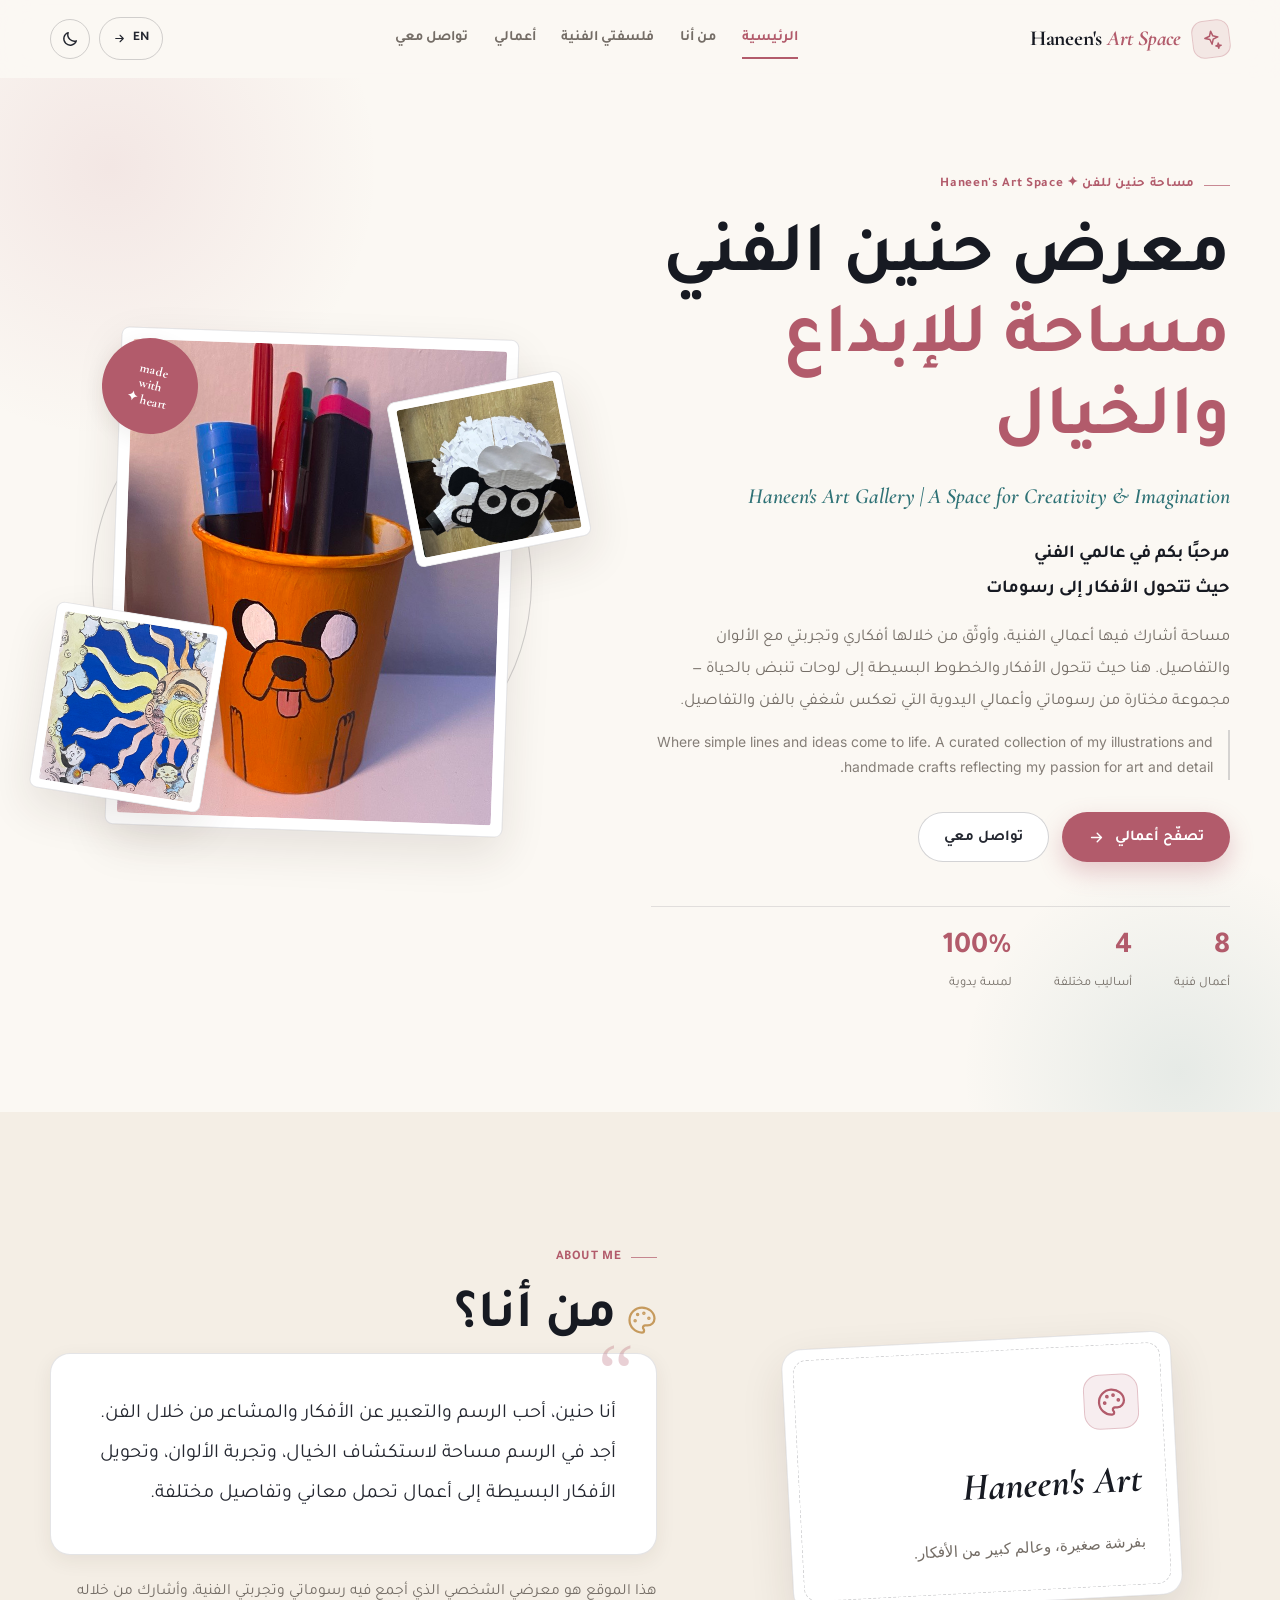
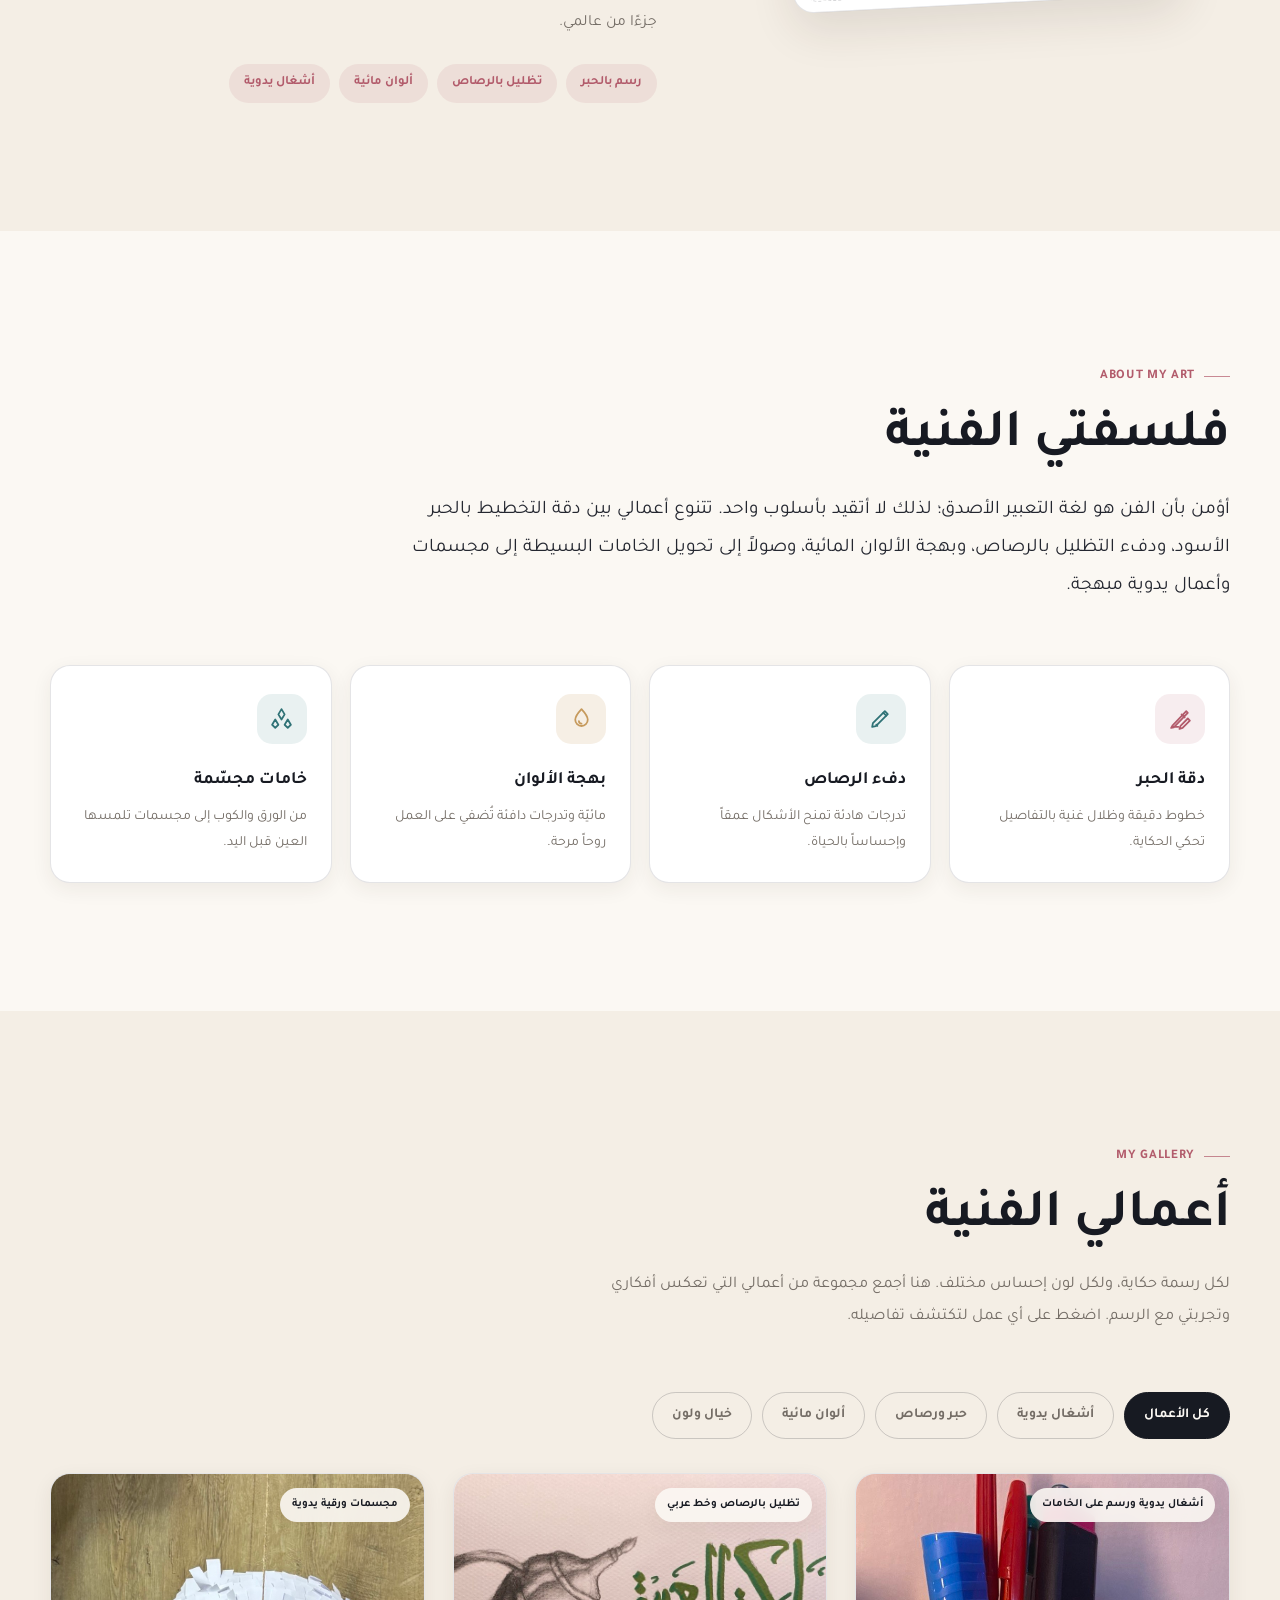
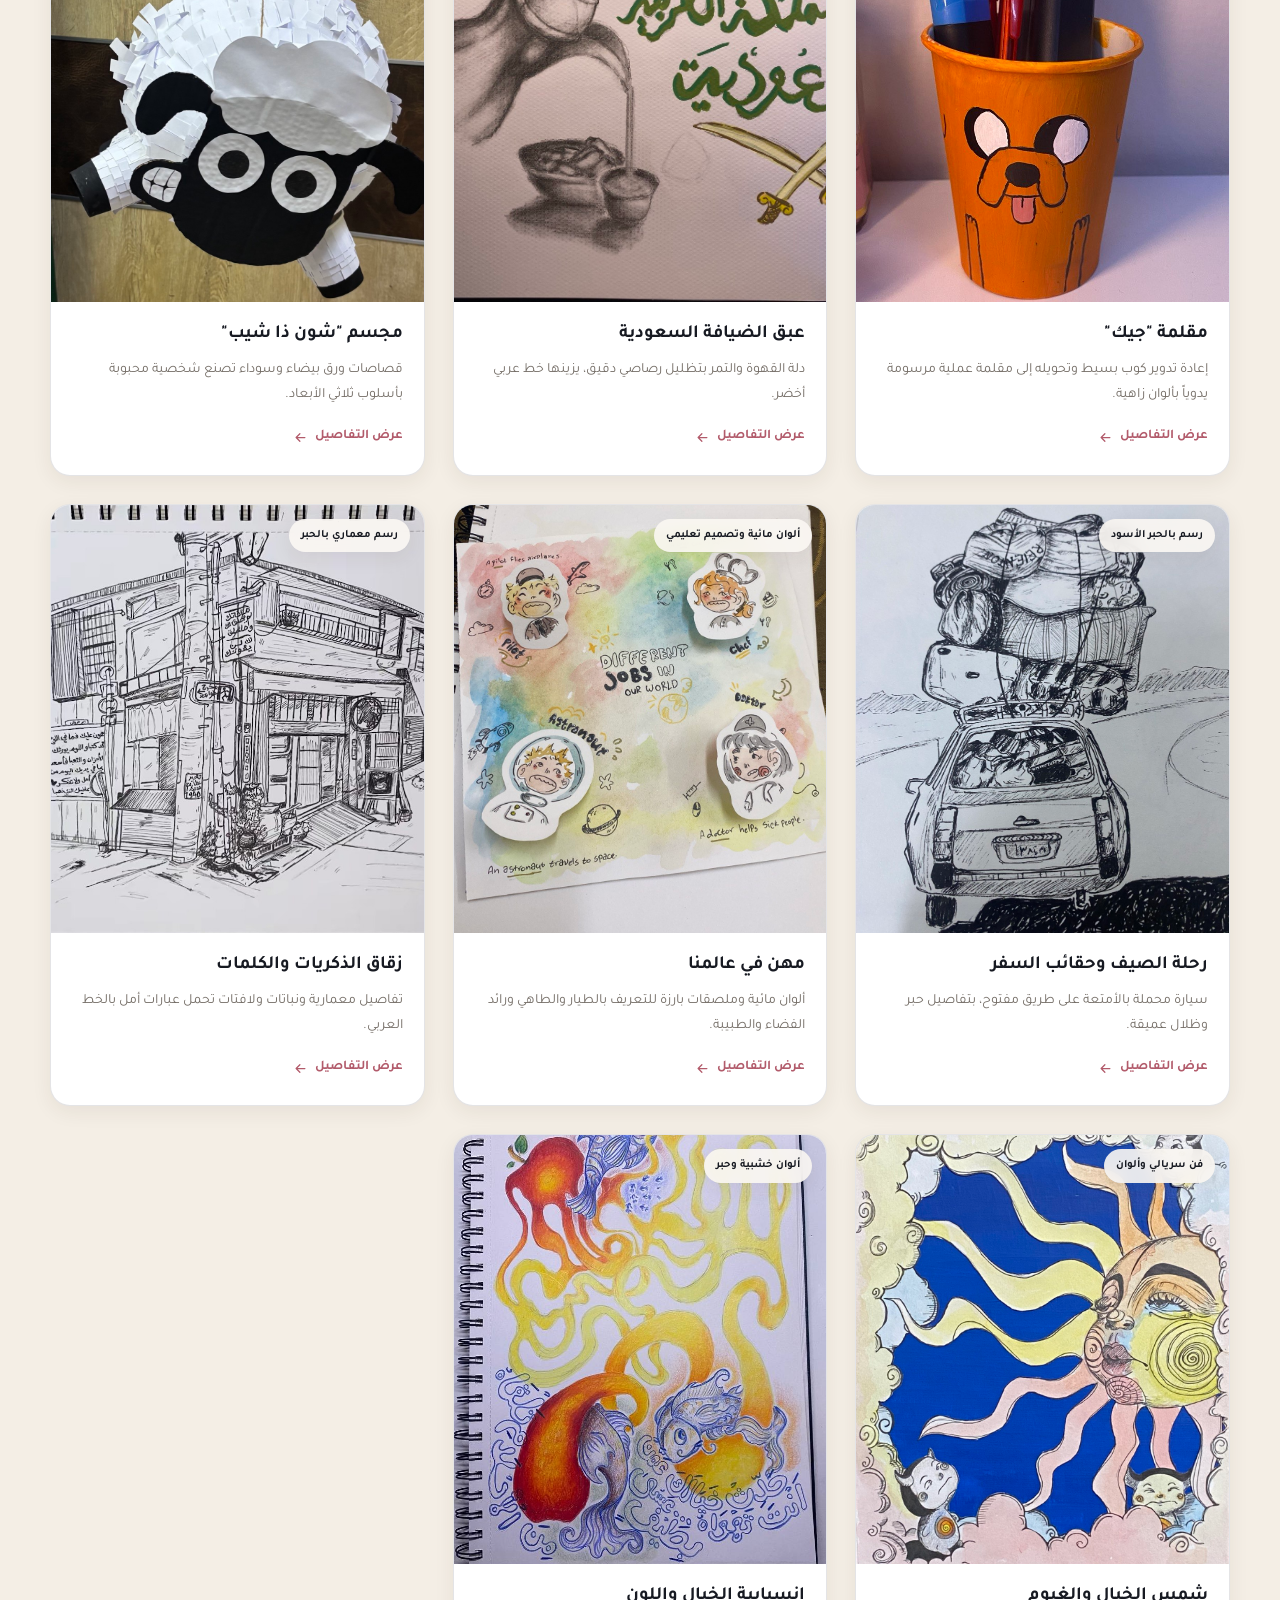
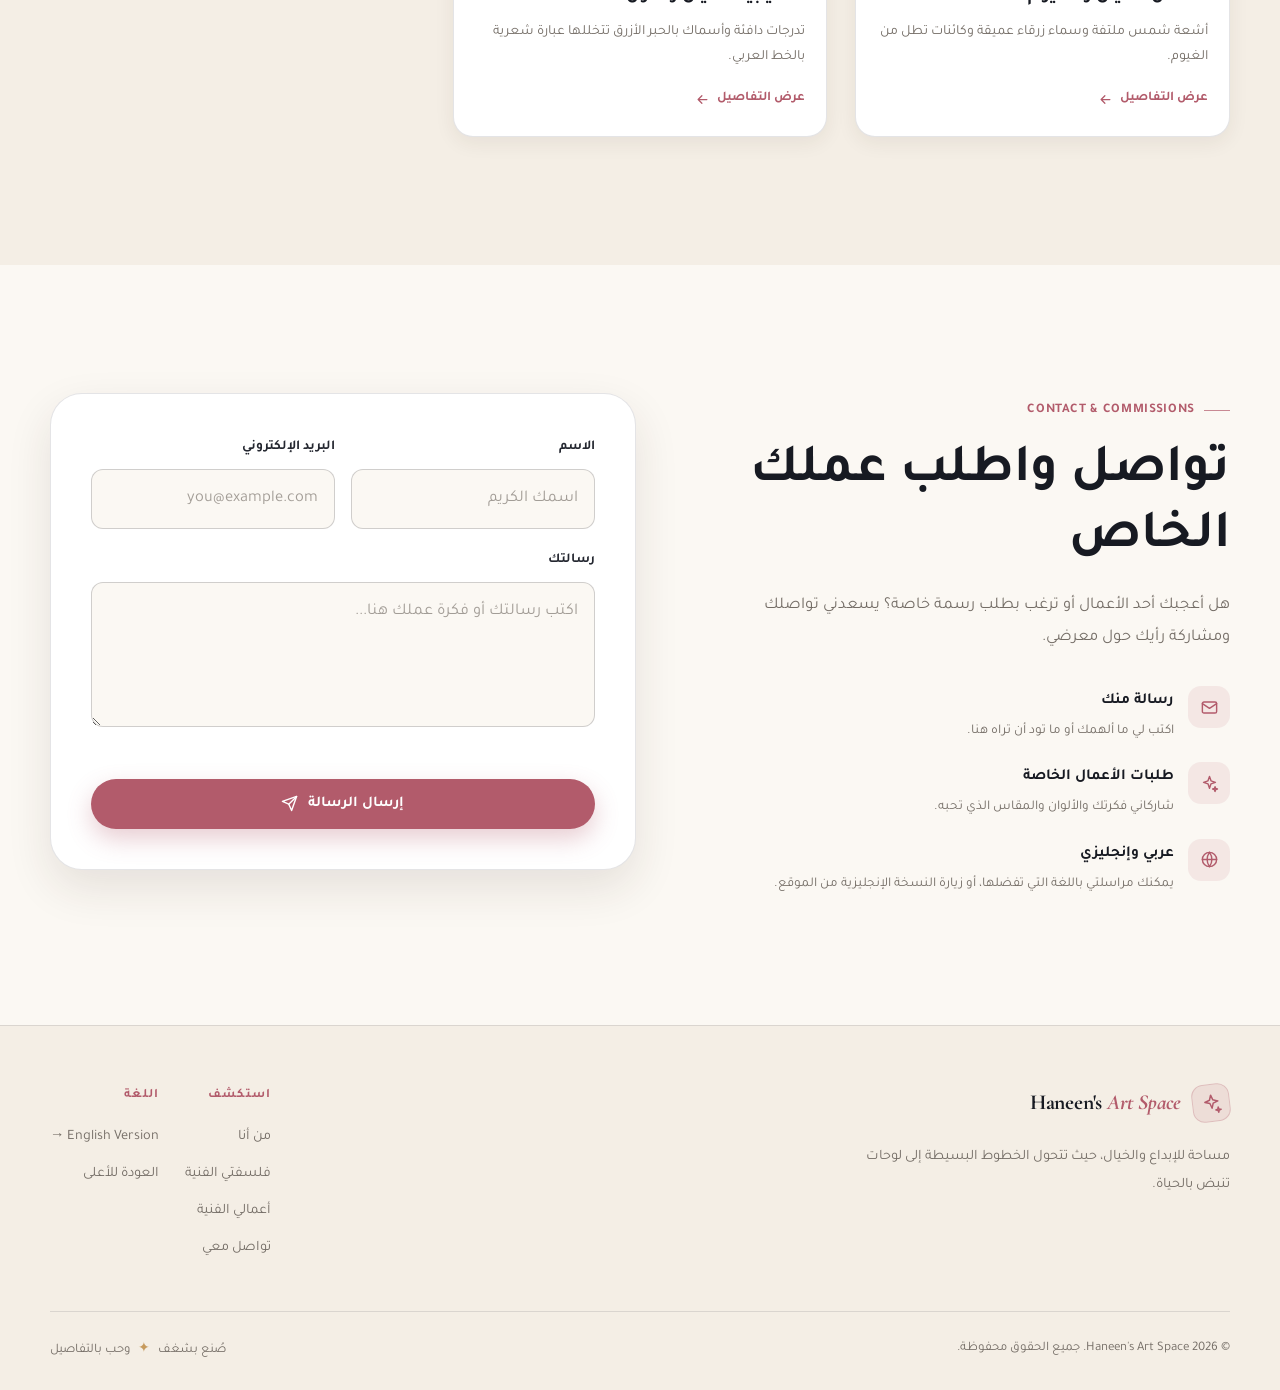
==== commit ff64112b: "Edit About me" ====
--- a/index.html
+++ b/index.html
@@ -123,18 +123,34 @@
       <div class="container about-grid">
         <div class="about-visual reveal" aria-hidden="true">
           <div class="about-paper">
-            <div class="about-initial">ح</div>
-            <div class="about-signature">Haneen</div>
-            <p style="margin:14px 0 0;color:var(--muted);font-size:.88rem;">بفرشة صغيرة، وعالم كبير من الأفكار.</p>
-          </div>
-          <div class="hero-float hero-float--two">
-            <img src="assets/img/flow-of-imagination.jpg" alt="" loading="lazy">
+            <div class="about-art-badge" style="width: 55px; height: 55px; margin-bottom: 14px; border-radius: 16px; display: grid; place-items: center; background: var(--accent-soft); color: var(--accent); border: 1px solid color-mix(in srgb, var(--accent) 30%, transparent);">
+              <svg width="30" height="30" viewBox="0 0 24 24" fill="none" stroke="currentColor" stroke-width="1.8" stroke-linecap="round" stroke-linejoin="round">
+                <circle cx="13.5" cy="6.5" r=".6" fill="currentColor"/>
+                <circle cx="17.5" cy="10.5" r=".6" fill="currentColor"/>
+                <circle cx="8.5" cy="7.5" r=".6" fill="currentColor"/>
+                <circle cx="6.5" cy="12.5" r=".6" fill="currentColor"/>
+                <path d="M12 2C6.5 2 2 6.5 2 12s4.5 10 10 10c.926 0 1.648-.746 1.648-1.688 0-.437-.18-.835-.437-1.125-.29-.289-.438-.652-.438-1.125a1.64 1.64 0 0 1 1.668-1.668h1.996c3.051 0 5.555-2.503 5.555-5.554C21.965 6.012 17.461 2 12 2z"/>
+              </svg>
+            </div>
+            <div class="about-signature" style="font-size: 2.4rem; font-weight: 700;">Haneen's Art</div>
+            <p style="margin: 12px 0 0; color: var(--muted); font-size: 0.95rem; font-weight: 500; line-height: 1.7;">بفرشة صغيرة، وعالم كبير من الأفكار.</p>
           </div>
         </div>
 
         <div class="about-copy reveal">
           <span class="eyebrow">ABOUT ME</span>
-          <h2 class="section-title">من أنا؟ <span class="fleur">✦</span></h2>
+          <h2 class="section-title" style="display: flex; align-items: center; justify-content: flex-start; gap: 10px;">
+            <span class="fleur" aria-hidden="true" style="display: inline-flex; vertical-align: middle;">
+              <svg width="30" height="30" viewBox="0 0 24 24" fill="none" stroke="currentColor" stroke-width="1.8" stroke-linecap="round" stroke-linejoin="round">
+                <circle cx="13.5" cy="6.5" r=".5" fill="currentColor"/>
+                <circle cx="17.5" cy="10.5" r=".5" fill="currentColor"/>
+                <circle cx="8.5" cy="7.5" r=".5" fill="currentColor"/>
+                <circle cx="6.5" cy="12.5" r=".5" fill="currentColor"/>
+                <path d="M12 2C6.5 2 2 6.5 2 12s4.5 10 10 10c.926 0 1.648-.746 1.648-1.688 0-.437-.18-.835-.437-1.125-.29-.289-.438-.652-.438-1.125a1.64 1.64 0 0 1 1.668-1.668h1.996c3.051 0 5.555-2.503 5.555-5.554C21.965 6.012 17.461 2 12 2z"/>
+              </svg>
+            </span>
+            <span>من أنا؟</span>
+          </h2>
           <div class="quote-card">
             <p>أنا حنين، أحب الرسم والتعبير عن الأفكار والمشاعر من خلال الفن. أجد في الرسم مساحة لاستكشاف الخيال، وتجربة الألوان، وتحويل الأفكار البسيطة إلى أعمال تحمل معاني وتفاصيل مختلفة.</p>
           </div>
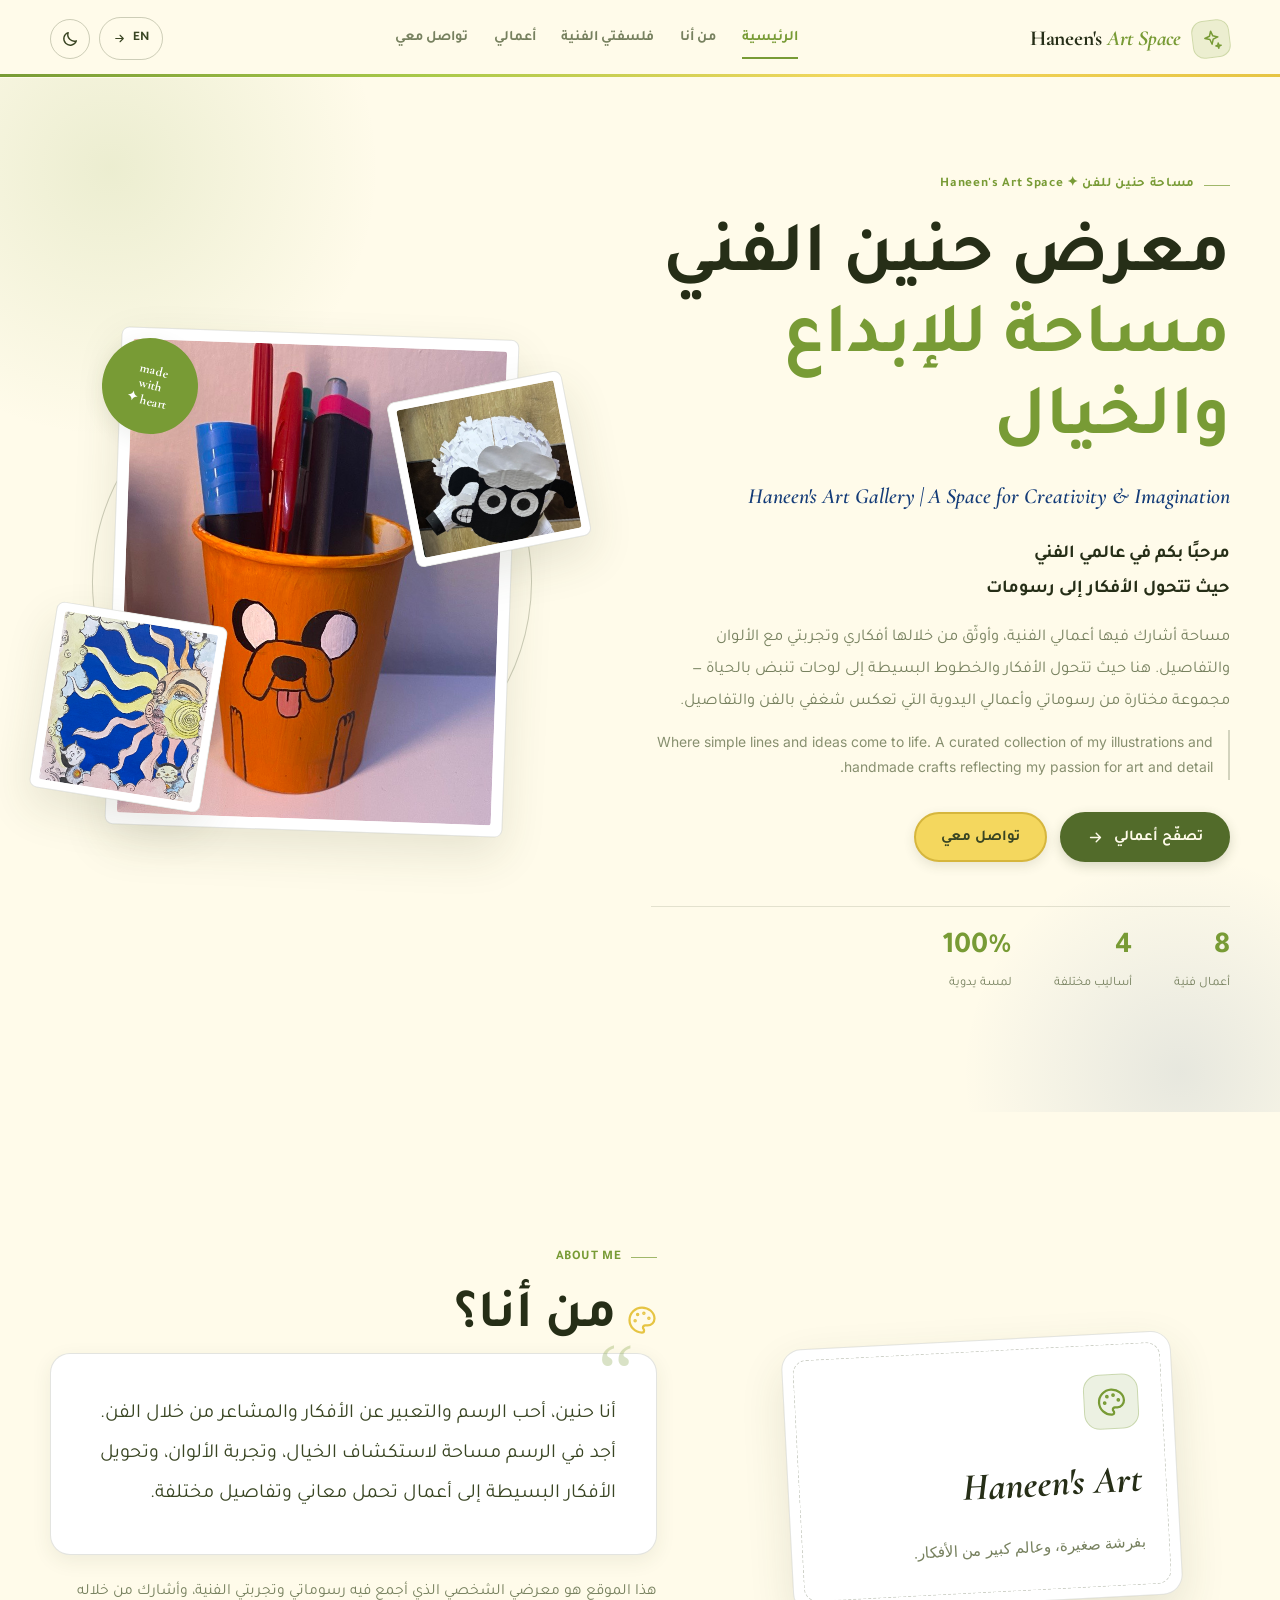
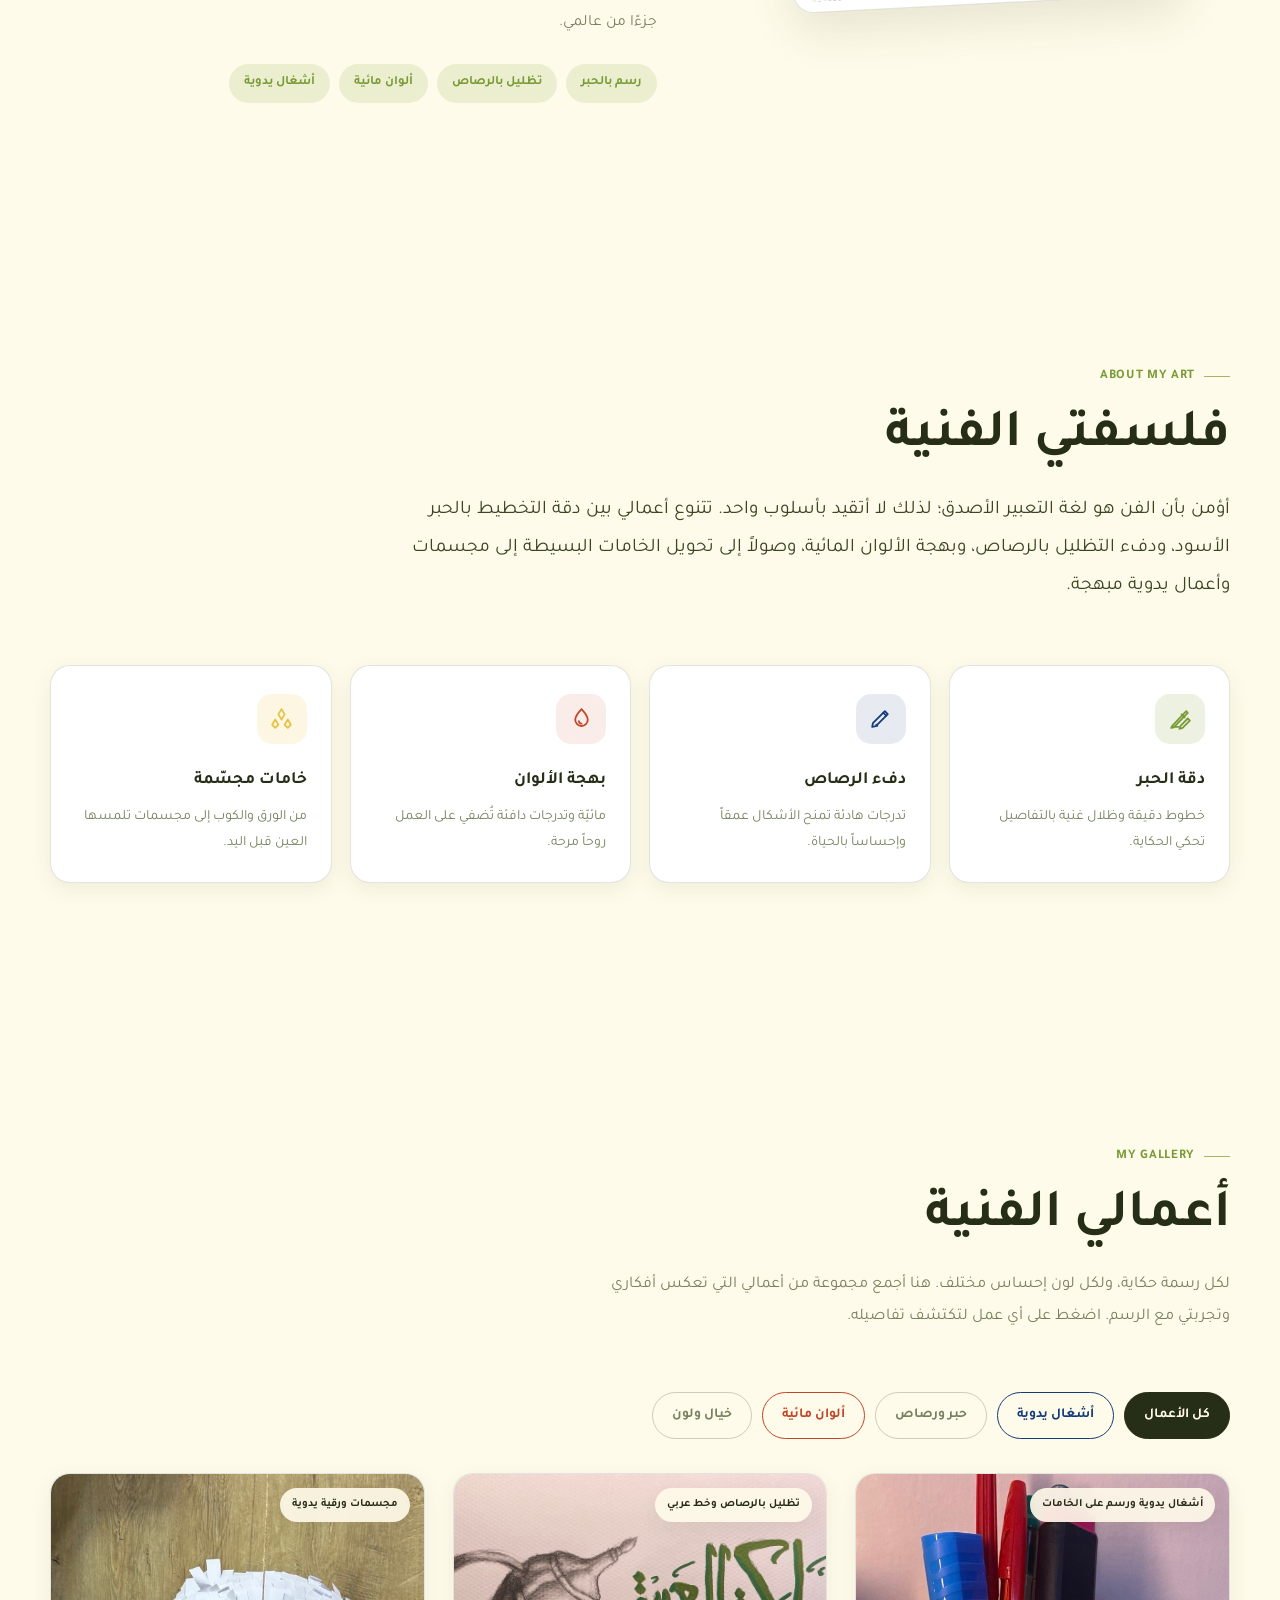
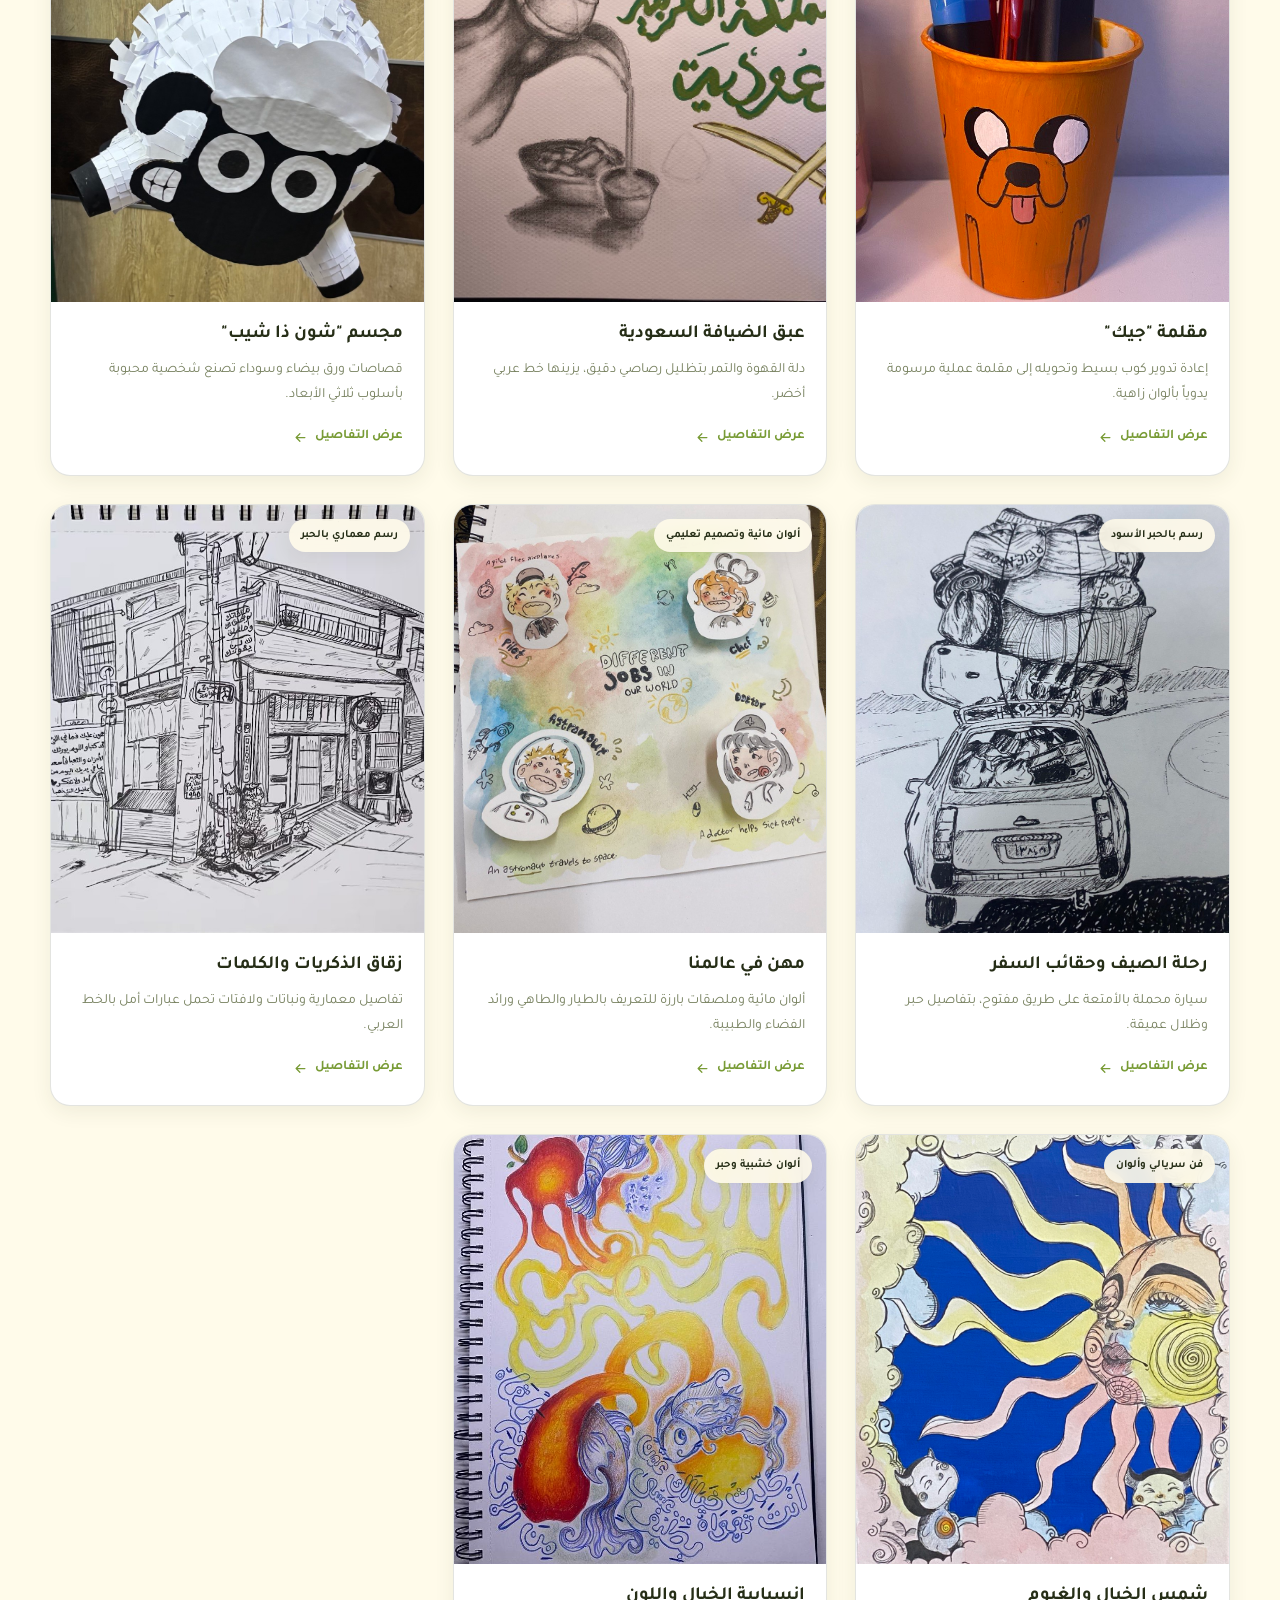
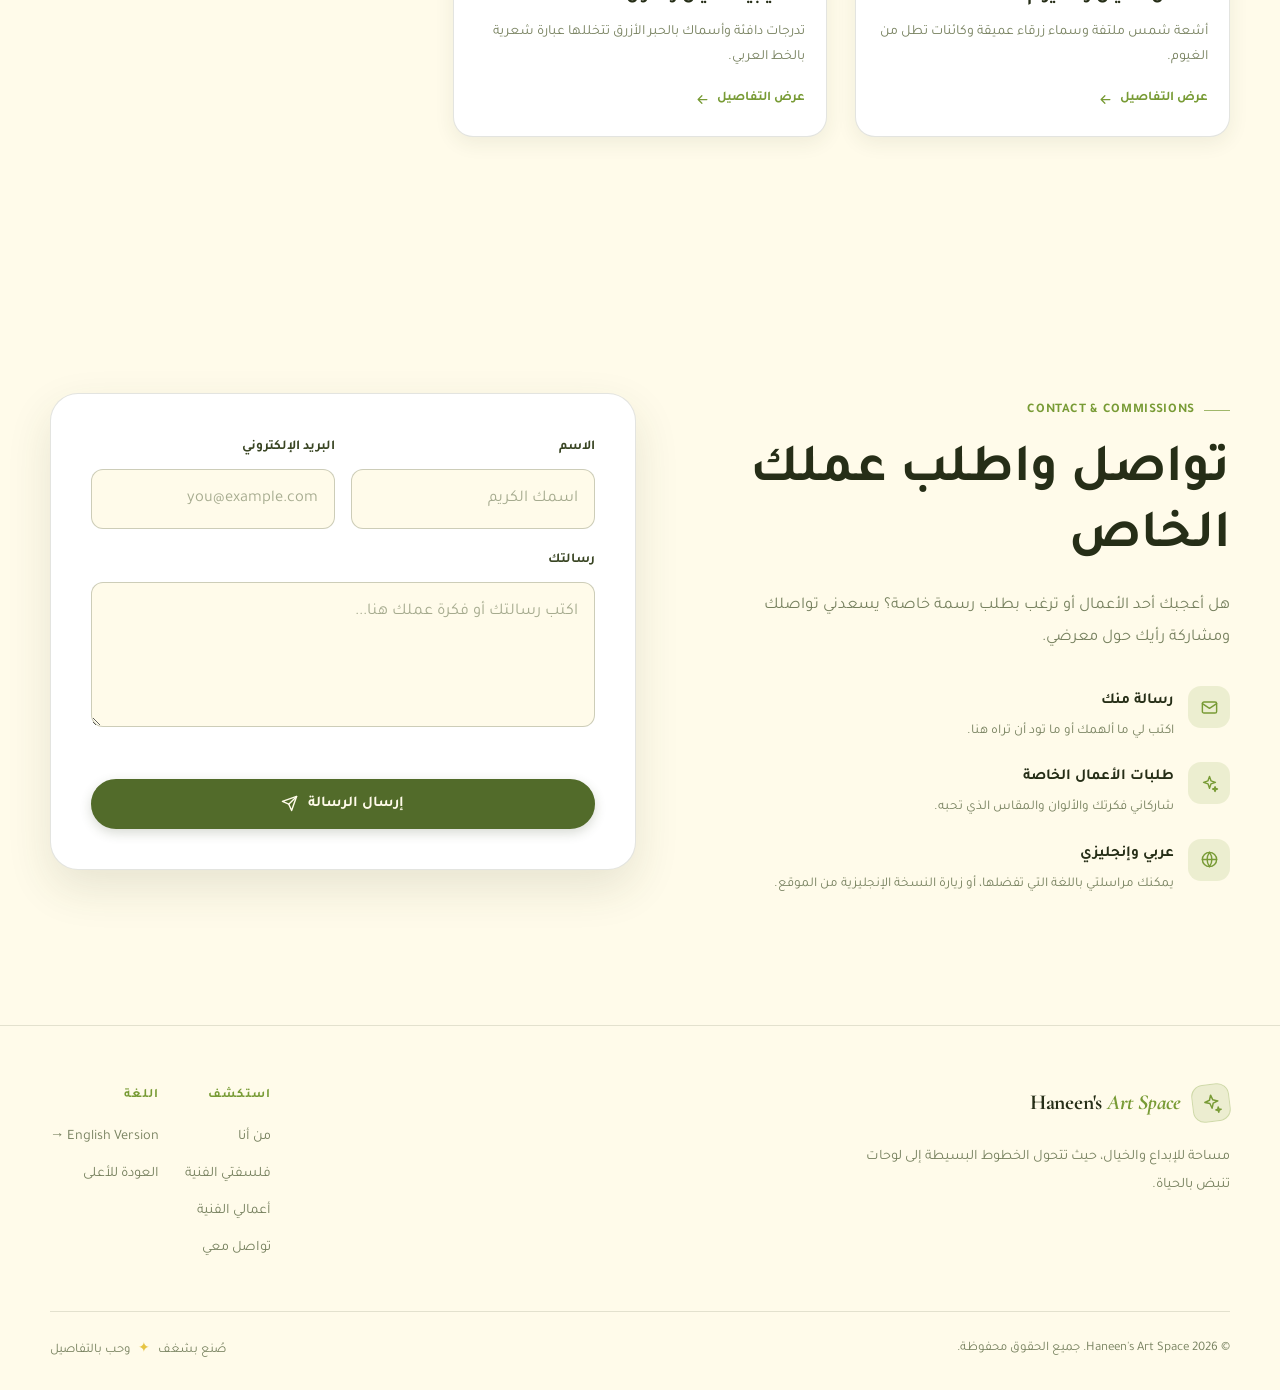
==== commit ebc5f785: "Color change" ====
--- a/index.html
+++ b/index.html
@@ -4,7 +4,7 @@
   <meta charset="UTF-8">
   <meta name="viewport" content="width=device-width, initial-scale=1.0">
   <meta name="description" content="معرض حنين الفني — مساحة للإبداع والخيال. رسومات وأعمال يدوية تعكس الشغف بالفن والتفاصيل.">
-  <meta name="theme-color" content="#fbf8f3">
+  <meta name="theme-color" content="#fffbea">
   <title>Haneen's Art Space | معرض حنين الفني</title>
 
   <link rel="preconnect" href="https://fonts.googleapis.com">
--- a/assets/css/style.css
+++ b/assets/css/style.css
@@ -6,29 +6,30 @@
 :root {
   color-scheme: light;
 
-  --bg: #fbf8f3;
-  --bg-2: #f4eee5;
-  --surface: #ffffff;
-  --surface-2: #f8f3ec;
-  --text: #242730;
-  --text-strong: #171a22;
-  --muted: #746d66;
-  --line: rgba(36, 39, 48, 0.12);
-  --line-strong: rgba(36, 39, 48, 0.2);
-
-  --accent: #b25b6b;
-  --accent-2: #2f7276;
-  --accent-soft: rgba(178, 91, 107, 0.11);
-  --accent-2-soft: rgba(47, 114, 118, 0.1);
-  --gold: #c69a5d;
-
-  --shadow-sm: 0 6px 20px rgba(52, 36, 26, 0.07);
-  --shadow-md: 0 18px 45px rgba(52, 36, 26, 0.11);
-  --shadow-lg: 0 30px 80px rgba(30, 21, 15, 0.22);
+  --bg: #fffbea;            
+  --bg-alt: #f5f7e8;     
+  --surface: #ffffff;       
+  --surface-2: #fff9df;
+  --text: #394523;         
+  --text-strong: #262e17; 
+  --muted: #77815f;         
+  --line: rgba(57, 69, 35, 0.14);
+  --line-strong: rgba(57, 69, 35, 0.25);
+
+  --accent: #789b35;        
+  --accent-2: #143c78;     
+  --accent-soft: rgba(120, 155, 53, 0.14);
+  --accent-2-soft: rgba(20, 60, 120, 0.1);
+  --gold: #e6c443;           
+  --red: #c14528;           
+
+  --shadow-sm: 0 6px 20px rgba(57, 69, 35, 0.08);
+  --shadow-md: 0 18px 45px rgba(57, 69, 35, 0.12);
+  --shadow-lg: 0 30px 80px rgba(38, 46, 23, 0.22);
 
   --radius-sm: 12px;
   --radius-md: 20px;
-  --radius-lg: 32px;
+  --radius-lg: 28px;
 
   --header-h: 78px;
   --font-ar: "Tajawal", "Segoe UI", Tahoma, sans-serif;
@@ -42,26 +43,29 @@
 :root[data-theme="dark"] {
   color-scheme: dark;
 
-  --bg: #0e1219;
-  --bg-2: #131922;
-  --surface: #181f29;
-  --surface-2: #1e2632;
-  --text: #eee8df;
-  --text-strong: #fbf6ee;
-  --muted: #a9a29a;
-  --line: rgba(238, 232, 223, 0.14);
-  --line-strong: rgba(238, 232, 223, 0.24);
-
-  --accent: #e7a098;
-  --accent-2: #83bdb6;
-  --accent-soft: rgba(231, 160, 152, 0.14);
-  --accent-2-soft: rgba(131, 189, 182, 0.12);
-  --gold: #dcb67d;
-
-  --shadow-sm: 0 6px 20px rgba(0, 0, 0, 0.25);
-  --shadow-md: 0 18px 45px rgba(0, 0, 0, 0.35);
-  --shadow-lg: 0 30px 80px rgba(0, 0, 0, 0.55);
-}
+  --bg: #121622;             /* خلفية ليلية عميقة ونظيفة */
+  --bg-2: #181f2e;           /* خلفية بديلة متناسقة للأقسام */
+  --surface: #1e263a;        /* خلفية البطاقات بدرجة واضحة وجميلة */
+  --surface-2: #252f47;
+  --text: #fef6e4;           /* نص كريمي ناصع وواضح */
+  --text-strong: #ffffff;    /* عناوين بيضاء ناصعة */
+  --muted: #a4b0c5;          /* لون النصوص الثانوية مريح للعين */
+  --line: rgba(254, 246, 228, 0.14);
+  --line-strong: rgba(254, 246, 228, 0.25);
+
+  /* درجات الألوان المتناسقة في الوضع الليلي */
+  --accent: #86b039;         /* أخضر زيتوني دافئ ومشرق (مناسب لهويتك) */
+  --accent-2: #60a5fa;       /* أزرق ليلي هادئ */
+  --accent-soft: rgba(134, 176, 57, 0.18);
+  --accent-2-soft: rgba(96, 165, 250, 0.15);
+  --gold: #f4d75e;           /* أصفر ذهبي دافئ للتمييز */
+  --red: #f87171;            /* أحمر هادئ للوضع الليلي */
+
+  --shadow-sm: 0 6px 20px rgba(0, 0, 0, 0.4);
+  --shadow-md: 0 18px 45px rgba(0, 0, 0, 0.6);
+  --shadow-lg: 0 30px 80px rgba(0, 0, 0, 0.8);
+}
+
 
 html[lang="en"] {
   --font-display: var(--font-en-display);
@@ -1001,3 +1005,89 @@
   .reveal { opacity: 1; transform: none; }
   body { background: #fff; color: #000; }
 }
+
+/* ---------- لمسات مطابقة للمشروع السابق ---------- */
+/* الشريط المتدرج أسفل الهيدر */
+.site-header::after {
+  content: "";
+  position: absolute;
+  bottom: 0;
+  inset-inline: 0;
+  height: 3px;
+  background: linear-gradient(90deg, #789b35, #a9c94a, #f4d75e, #e6c443);
+}
+
+:root[data-theme="dark"] .site-header::after {
+  background: linear-gradient(90deg, #a3e635, #60a5fa, #f4d75e, #fbbf24);
+}
+
+/* الأزرار في الوضع النهاري */
+.btn--primary {
+  background: #526b2a;
+  color: #fffbea;
+  border: 2px solid #526b2a;
+  box-shadow: 0 4px 12px rgba(57, 69, 35, 0.2);
+}
+.btn--primary:hover {
+  background: #394523;
+  border-color: #394523;
+  color: #fff;
+}
+
+.btn--ghost {
+  background: #f4d75e;
+  color: #394523;
+  border: 2px solid #d6b63d;
+  box-shadow: 0 4px 12px rgba(57, 69, 35, 0.12);
+}
+.btn--ghost:hover {
+  background: #e6c443;
+  border-color: #c5a32a;
+  color: #262e17;
+}
+
+/* الأزرار في الوضع الليلي */
+:root[data-theme="dark"] .btn--primary {
+  background: #394523;
+  color: #fef6e4;
+  border: 2px solid #526b2a;
+}
+:root[data-theme="dark"] .btn--primary:hover {
+  background: #2b351a;
+  border-color: #789b35;
+}
+
+:root[data-theme="dark"] .btn--ghost {
+  background: #b89628;
+  color: #111625;
+  border: 2px solid #92751d;
+}
+:root[data-theme="dark"] .btn--ghost:hover {
+  background: #9c7e1e;
+  color: #090d16;
+}
+
+/* تخصيص ألوان أزرار الفلترة في المعرض */
+.filter-btn[data-filter="handmade"] {
+  border-color: var(--accent-2); /* الأزرق */
+  color: var(--accent-2);
+}
+.filter-btn[data-filter="handmade"].is-active {
+  background: var(--accent-2);
+  color: #fff;
+}
+
+.filter-btn[data-filter="watercolor"] {
+  border-color: var(--red); /* الأحمر */
+  color: var(--red);
+}
+.filter-btn[data-filter="watercolor"].is-active {
+  background: var(--red);
+  color: #fff;
+}
+
+/* تلوين أيقونات فلسفتي الفنية بالألوان المطلوبة */
+.medium-card:nth-child(1) .medium-icon { color: var(--accent); background: var(--accent-soft); } /* أخضر */
+.medium-card:nth-child(2) .medium-icon { color: var(--accent-2); background: var(--accent-2-soft); } /* أزرق */
+.medium-card:nth-child(3) .medium-icon { color: var(--red); background: rgba(193, 69, 40, 0.1); } /* أحمر */
+.medium-card:nth-child(4) .medium-icon { color: var(--gold); background: rgba(230, 196, 67, 0.15); } /* أصفر */
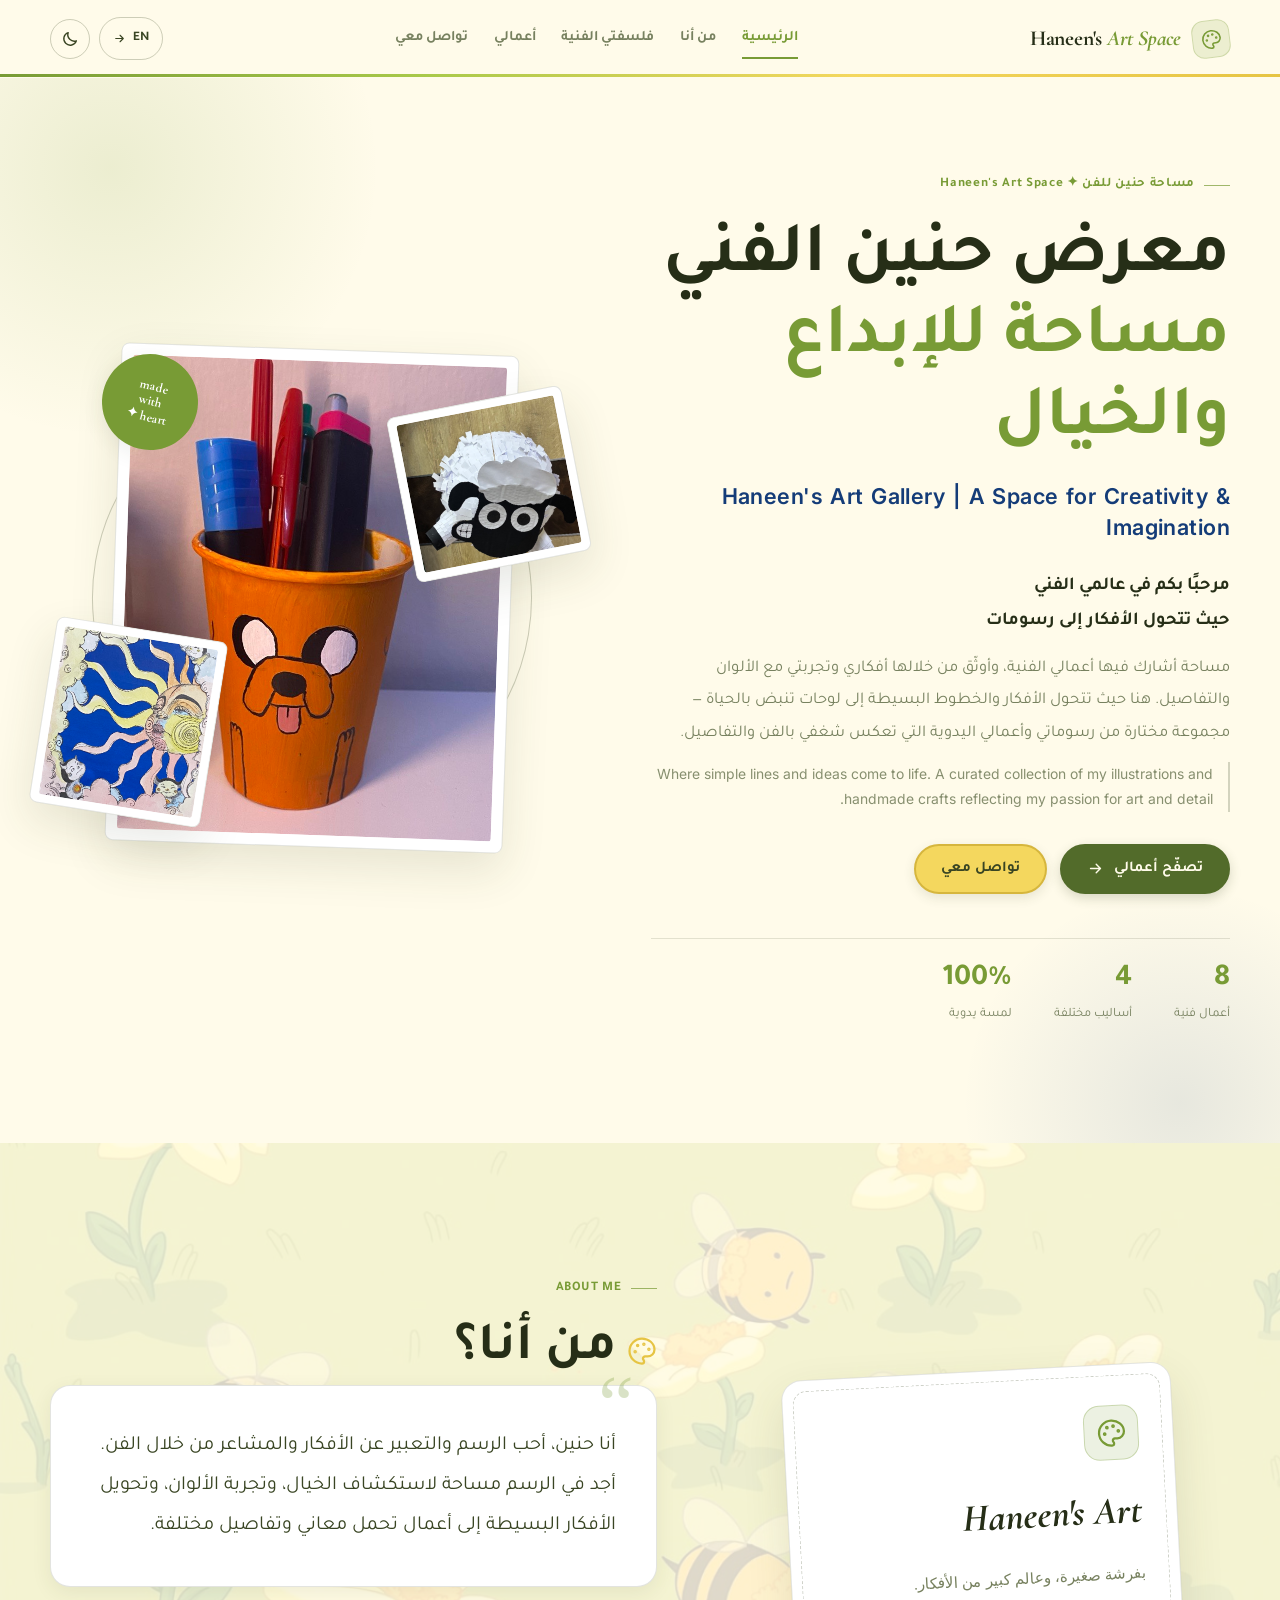
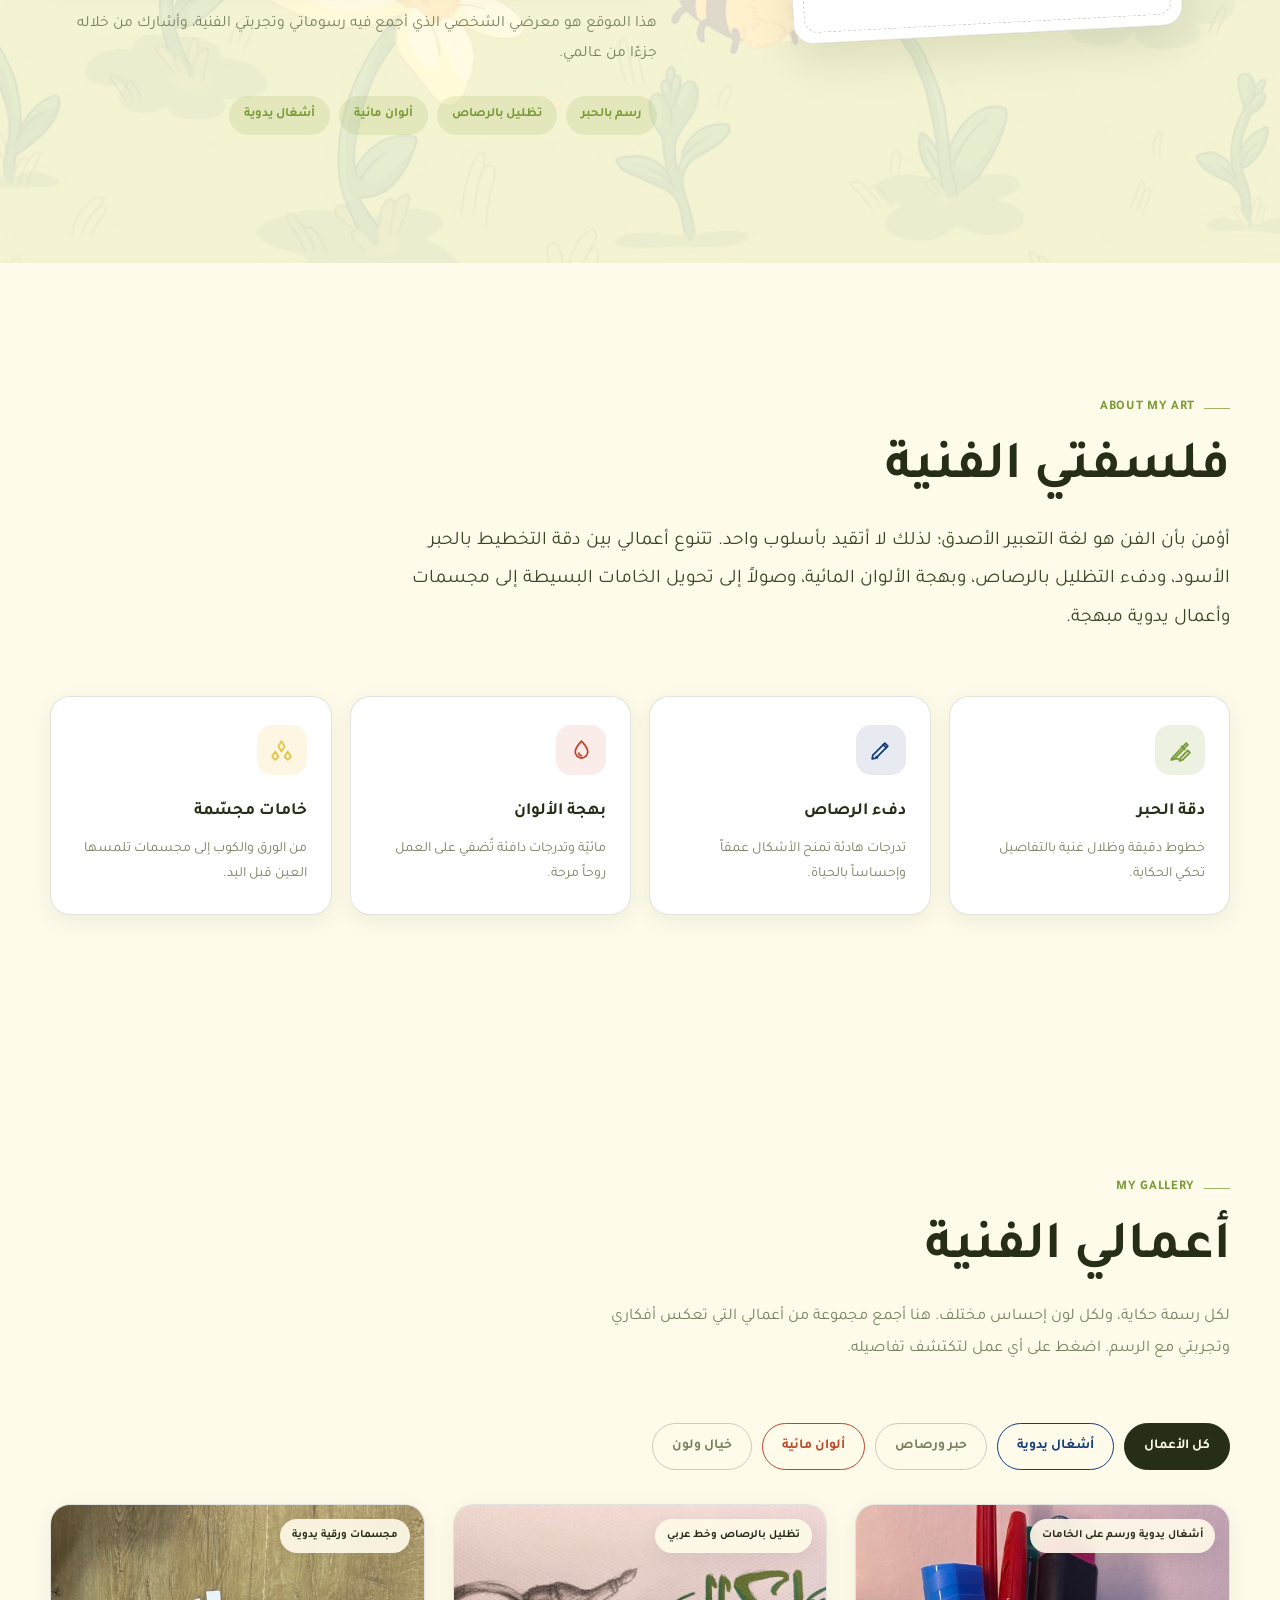
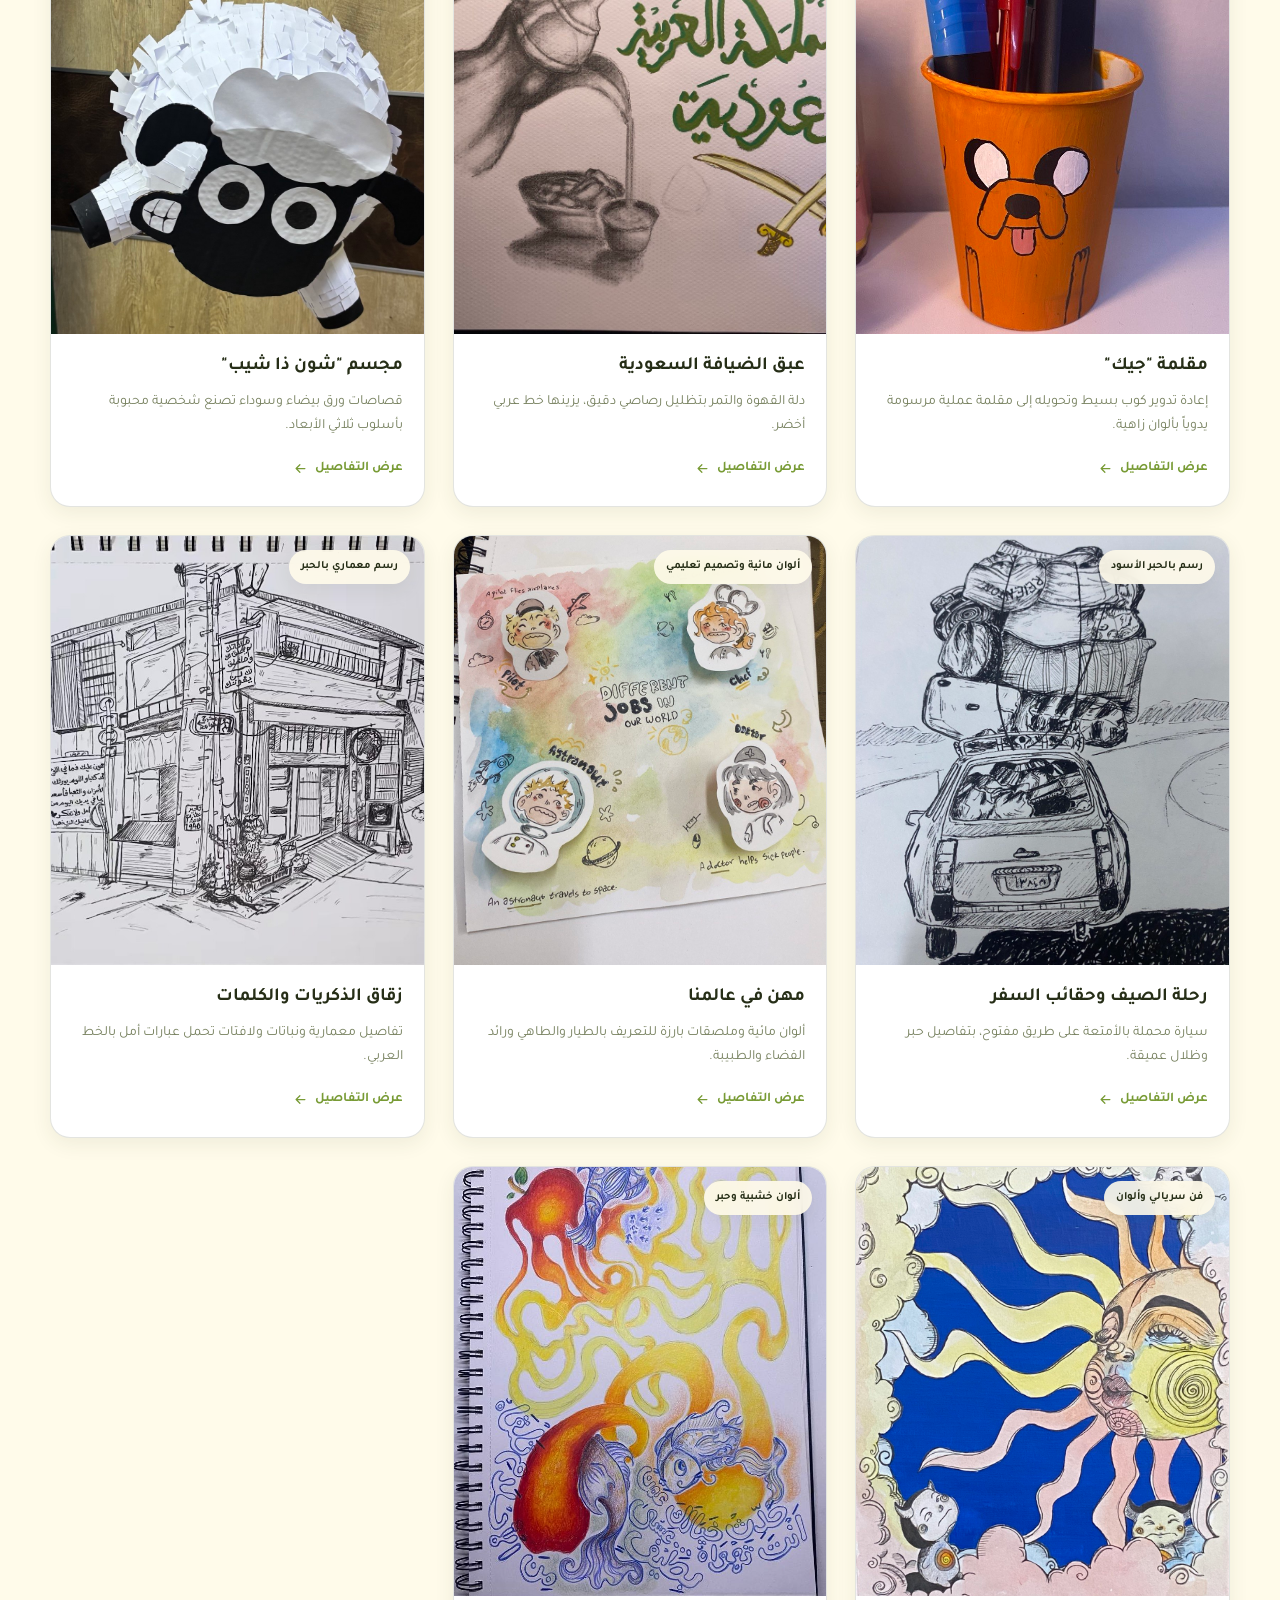
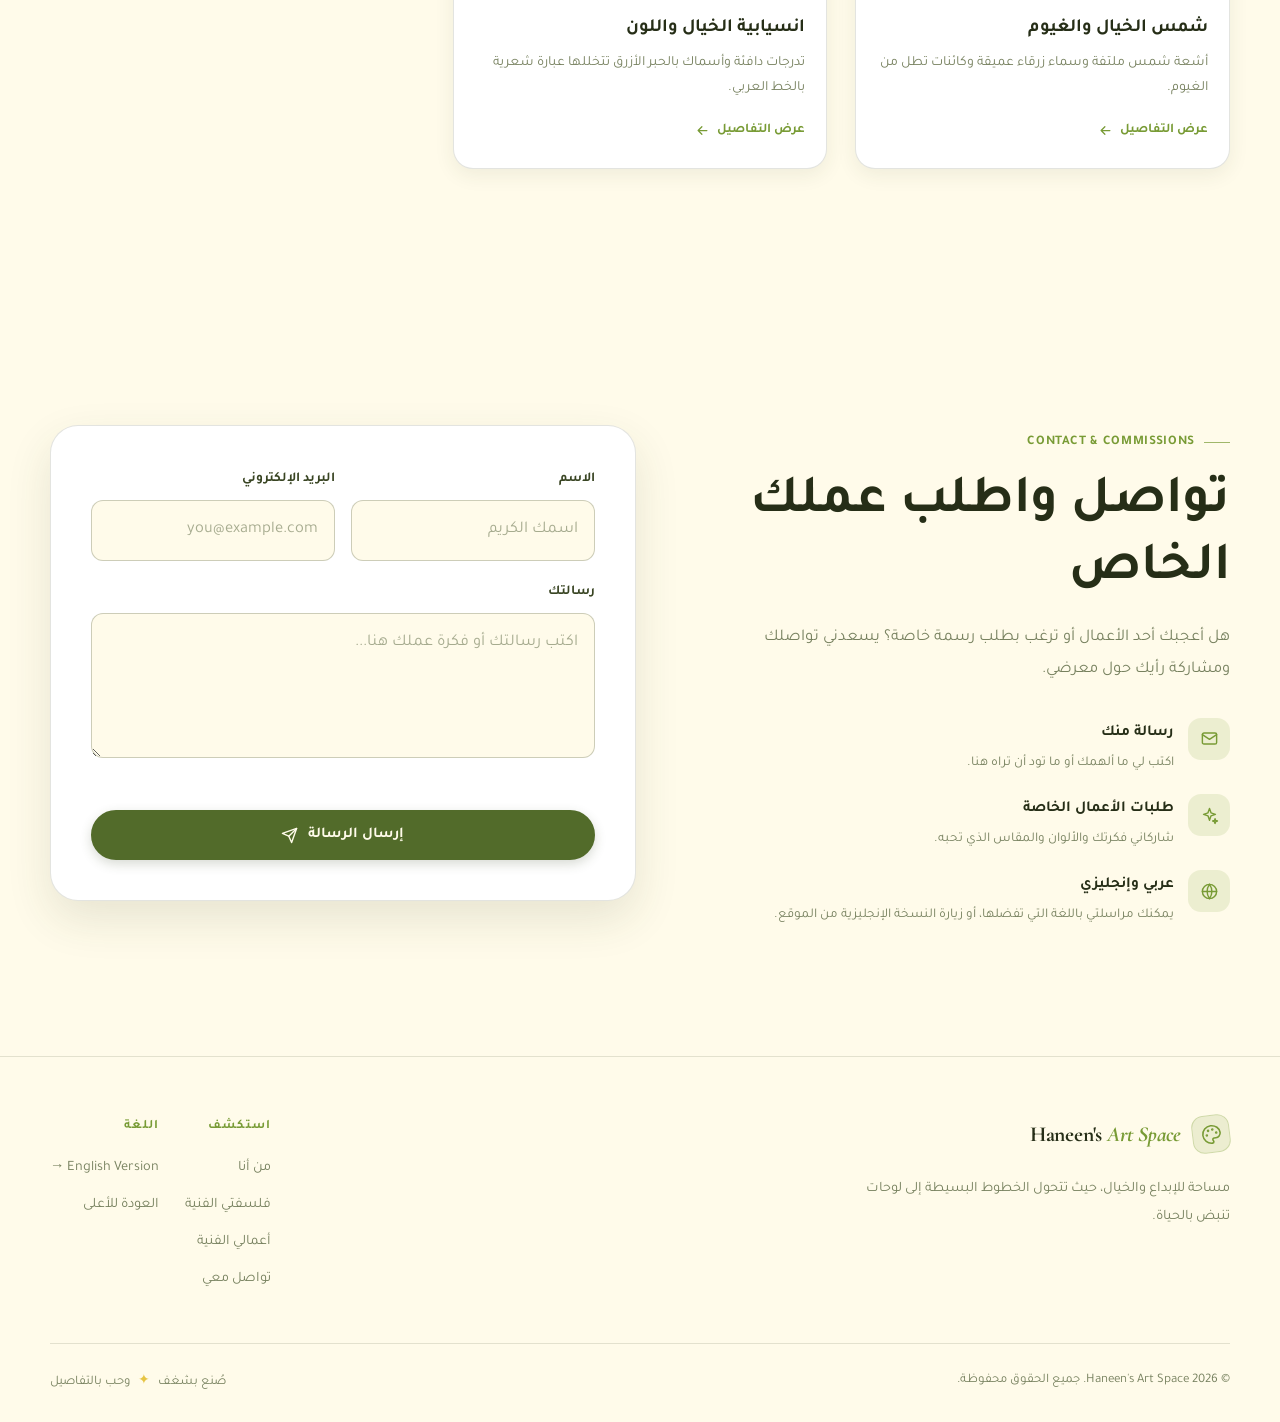
==== commit 7e2562a2: "Change the header and footer icon" ====
--- a/index.html
+++ b/index.html
@@ -30,10 +30,14 @@
   <header class="site-header">
     <div class="container header-inner">
       <a class="brand" href="#hero" aria-label="Haneen's Art Space">
+        
         <span class="brand-mark" aria-hidden="true">
-          <svg viewBox="0 0 24 24" fill="none" stroke="currentColor" stroke-width="1.7" stroke-linecap="round" stroke-linejoin="round">
-            <path d="M12 2.5l1.9 5.6 5.6 1.9-5.6 1.9L12 17.5l-1.9-5.6L4.5 10l5.6-1.9L12 2.5Z"/>
-            <path d="M19 17l.7 2.3L22 20l-2.3.7L19 23l-.7-2.3L16 20l2.3-.7L19 17Z"/>
+          <svg width="21" height="21" viewBox="0 0 24 24" fill="none" stroke="currentColor" stroke-width="1.8" stroke-linecap="round" stroke-linejoin="round">
+            <circle cx="13.5" cy="6.5" r=".6" fill="currentColor"/>
+            <circle cx="17.5" cy="10.5" r=".6" fill="currentColor"/>
+            <circle cx="8.5" cy="7.5" r=".6" fill="currentColor"/>
+            <circle cx="6.5" cy="12.5" r=".6" fill="currentColor"/>
+            <path d="M12 2C6.5 2 2 6.5 2 12s4.5 10 10 10c.926 0 1.648-.746 1.648-1.688 0-.437-.18-.835-.437-1.125-.29-.289-.438-.652-.438-1.125a1.64 1.64 0 0 1 1.668-1.668h1.996c3.051 0 5.555-2.503 5.555-5.554C21.965 6.012 17.461 2 12 2z"/>
           </svg>
         </span>
         <span class="brand-name">Haneen's <em>Art Space</em></span>
@@ -496,10 +500,16 @@
       <div class="footer-top">
         <div>
           <a class="brand" href="#hero">
-            <span class="brand-mark" aria-hidden="true">
-              <svg viewBox="0 0 24 24" fill="none" stroke="currentColor" stroke-width="1.7" stroke-linecap="round" stroke-linejoin="round"><path d="M12 2.5l1.9 5.6 5.6 1.9-5.6 1.9L12 17.5l-1.9-5.6L4.5 10l5.6-1.9L12 2.5Z"/><path d="M19 17l.7 2.3L22 20l-2.3.7L19 23l-.7-2.3L16 20l2.3-.7L19 17Z"/></svg>
-            </span>
-            <span class="brand-name">Haneen's <em>Art Space</em></span>
+           <span class="brand-mark" aria-hidden="true">
+            <svg width="21" height="21" viewBox="0 0 24 24" fill="none" stroke="currentColor" stroke-width="1.8" stroke-linecap="round" stroke-linejoin="round">
+              <circle cx="13.5" cy="6.5" r=".6" fill="currentColor"/>
+              <circle cx="17.5" cy="10.5" r=".6" fill="currentColor"/>
+              <circle cx="8.5" cy="7.5" r=".6" fill="currentColor"/>
+              <circle cx="6.5" cy="12.5" r=".6" fill="currentColor"/>
+              <path d="M12 2C6.5 2 2 6.5 2 12s4.5 10 10 10c.926 0 1.648-.746 1.648-1.688 0-.437-.18-.835-.437-1.125-.29-.289-.438-.652-.438-1.125a1.64 1.64 0 0 1 1.668-1.668h1.996c3.051 0 5.555-2.503 5.555-5.554C21.965 6.012 17.461 2 12 2z"/>
+            </svg>
+          </span>
+          <span class="brand-name">Haneen's <em>Art Space</em></span>
           </a>
           <p>مساحة للإبداع والخيال، حيث تتحول الخطوط البسيطة إلى لوحات تنبض بالحياة.</p>
         </div>
--- a/assets/css/style.css
+++ b/assets/css/style.css
@@ -342,10 +342,12 @@
 .hero-title-en {
   display: block;
   margin-top: 16px;
-  font-family: var(--font-en-display);
+  font-family: var(--font-en-body) !important; 
   font-size: clamp(1.05rem, 1.7vw, 1.45rem);
-  font-style: italic;
+  font-style: normal !important; 
   font-weight: 600;
+  letter-spacing: 0.02em !important;
+  word-spacing: 2px !important;
   line-height: 1.45;
   color: var(--accent-2);
 }
@@ -499,6 +501,34 @@
   font-style: italic;
   color: var(--text-strong);
   margin-top: 6px;
+}
+/* خلفية النحل لقسم "من أنا؟" */
+#about {
+  position: relative;
+  overflow: hidden;
+}
+
+#about::before {
+  content: "";
+  position: absolute;
+  inset: 0;
+  background-image: url("../img/bees.jpg");
+  background-size: cover;
+  background-position: center;
+  opacity: 0.14; /* شفافية هادئة في الوضع النهاري ليبقى الكلام واضحاً */
+  pointer-events: none;
+  z-index: 0;
+}
+
+/* تقليل الشفافية قليلاً في الوضع الليلي حتى لا تسطع الخلفية */
+:root[data-theme="dark"] #about::before {
+  opacity: 0.08;
+}
+
+/* رفع محتوى القسم فوق الخلفية */
+#about .container {
+  position: relative;
+  z-index: 1;
 }
 .about-visual .hero-float--two { inset-inline-end: -2px; bottom: 0; width: 36%; }
 .about-visual .hero-float--two img { height: 130px; }
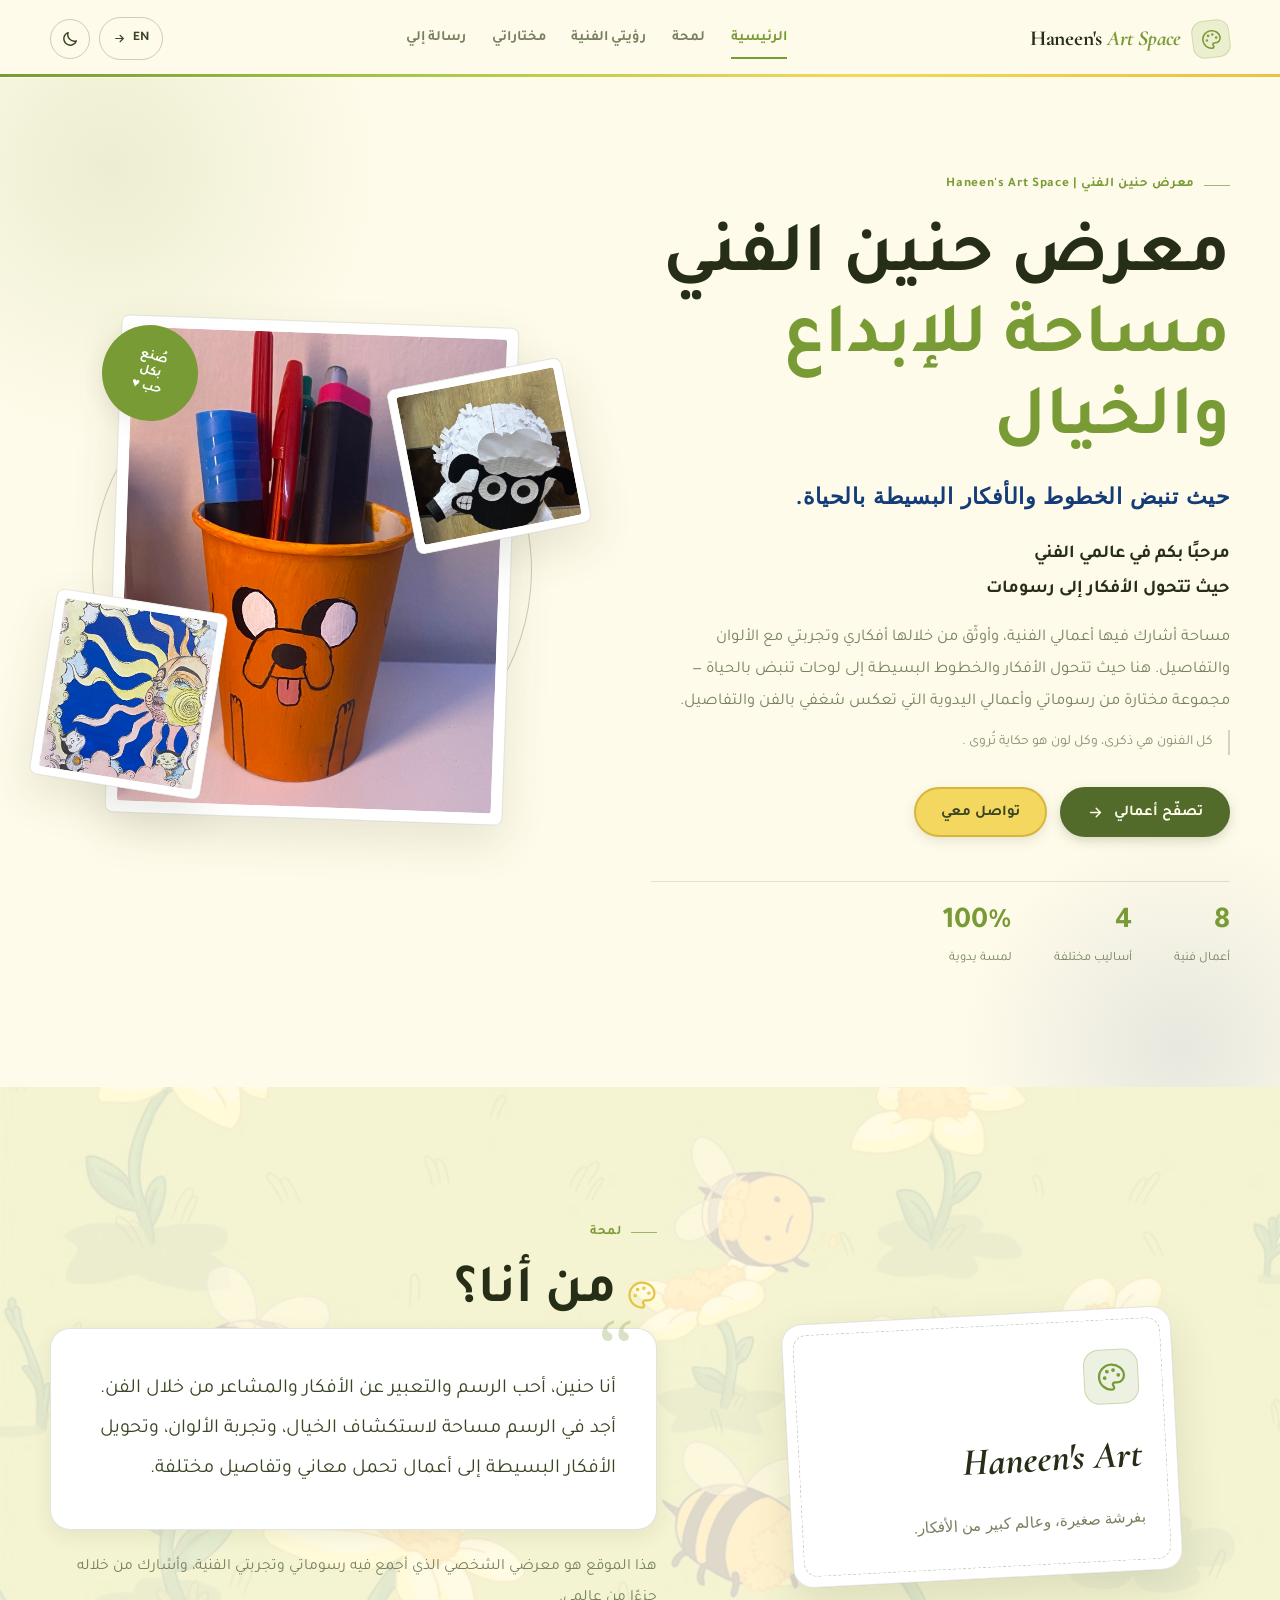
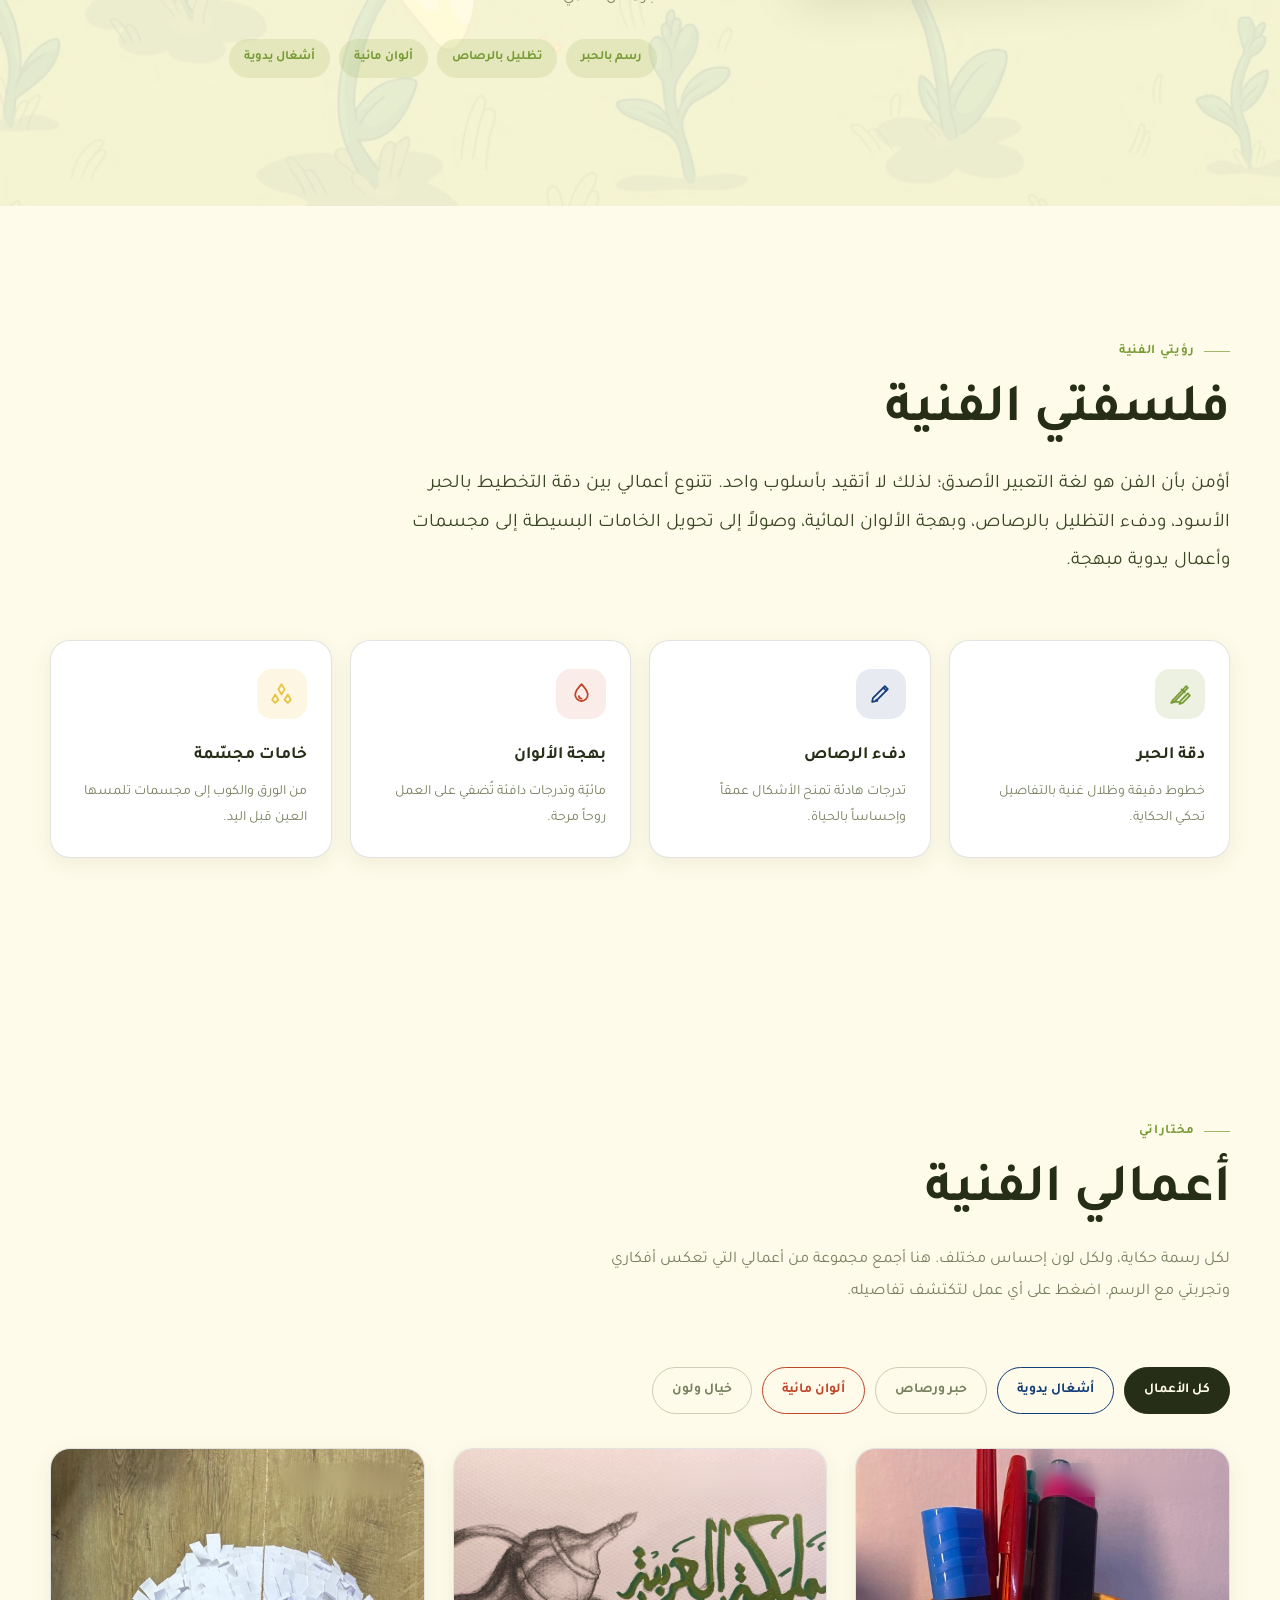
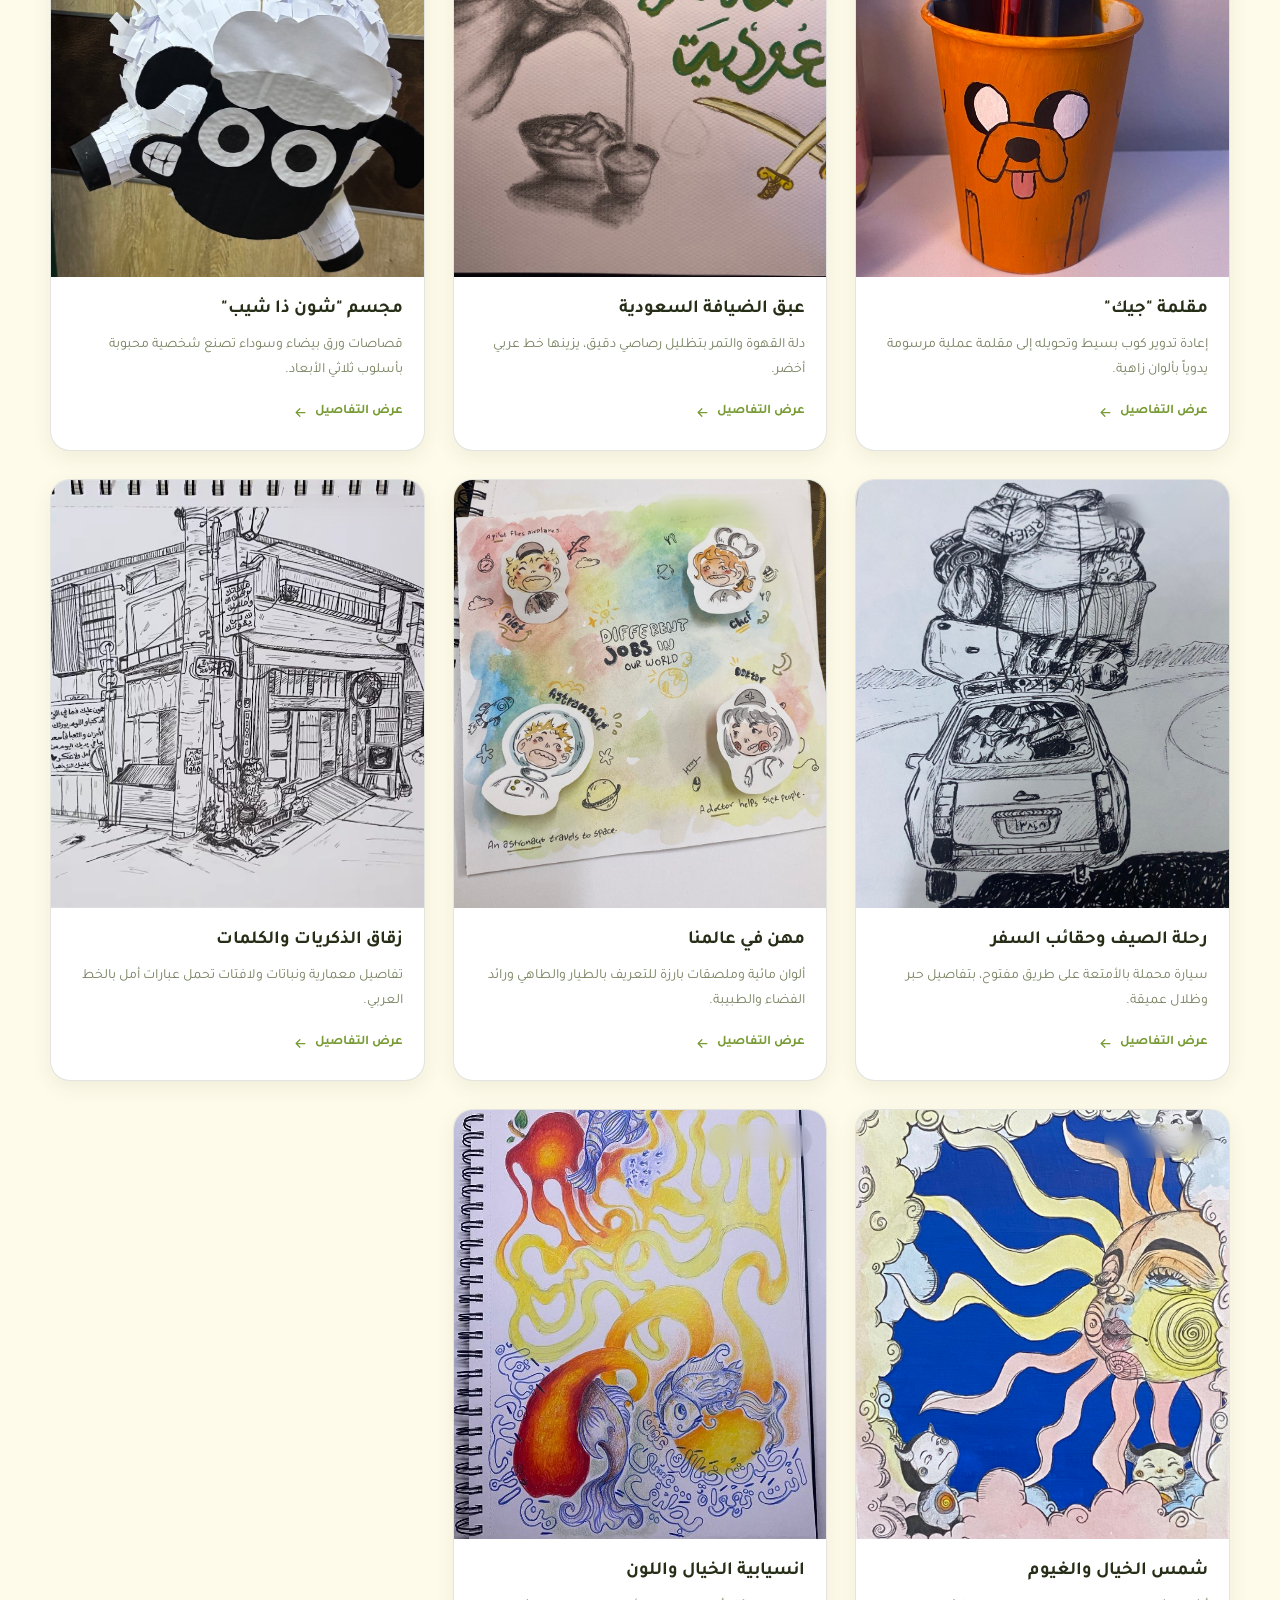
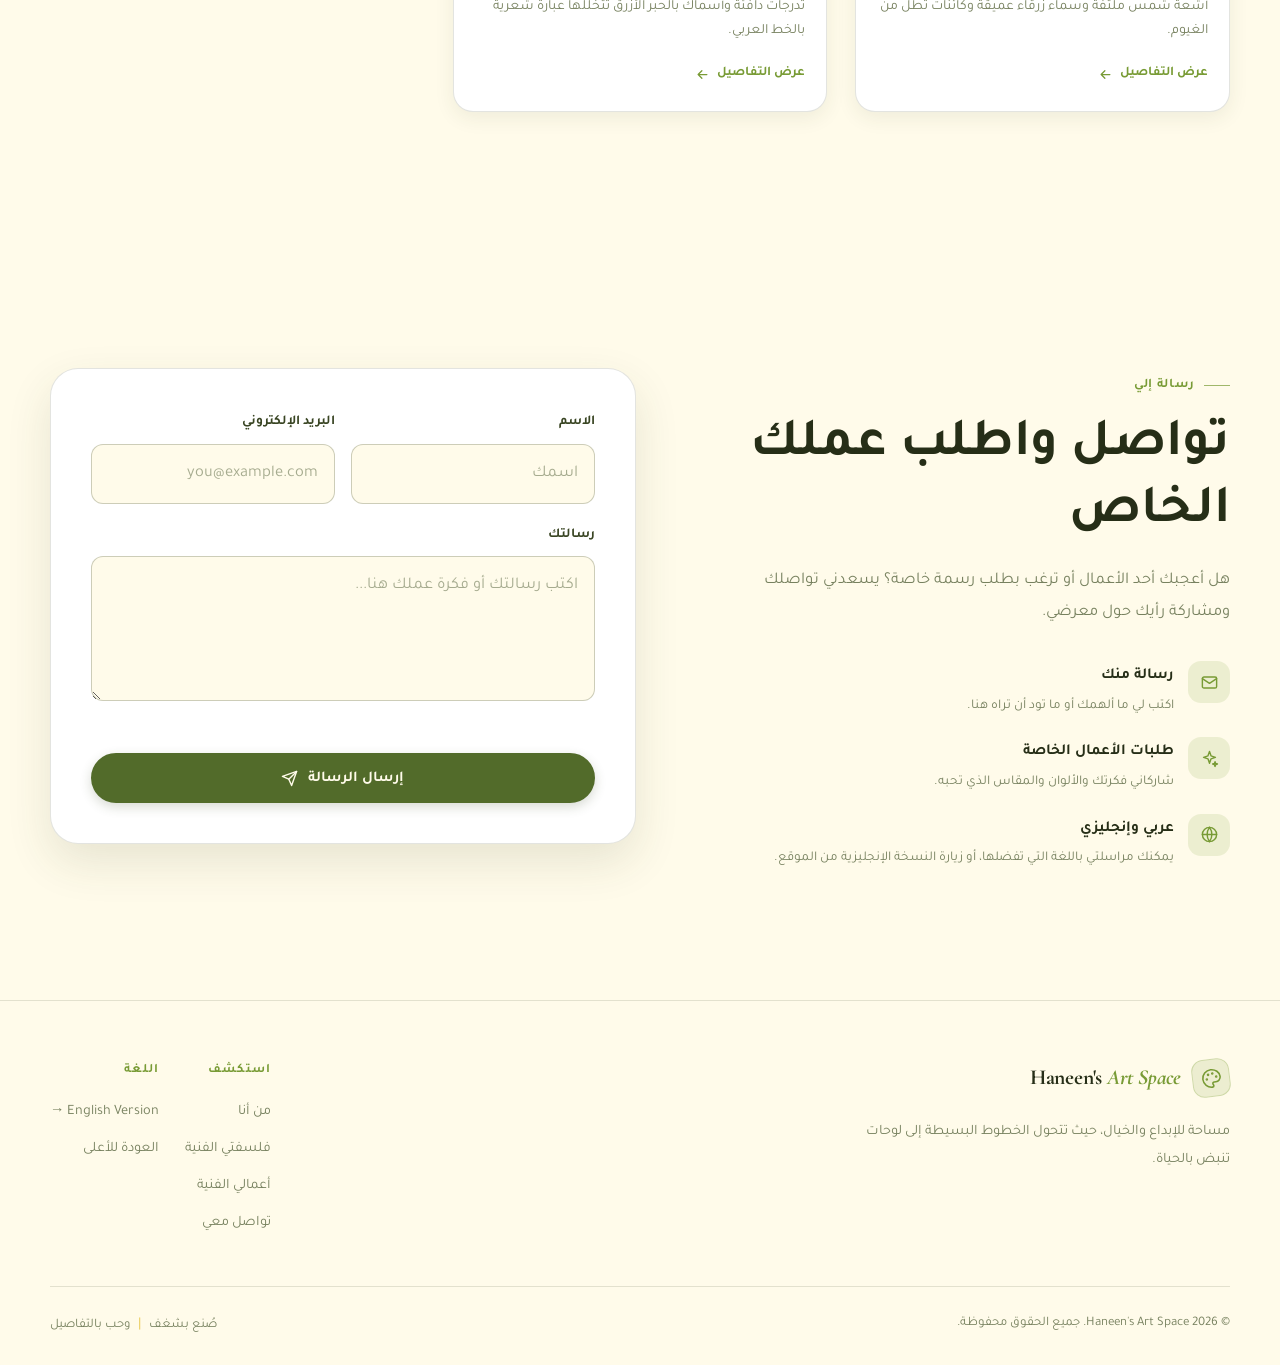
==== commit 8663729a: "Editing Arabic Page Titles" ====
--- a/index.html
+++ b/index.html
@@ -45,10 +45,10 @@
 
       <nav class="nav" id="primary-nav" aria-label="القائمة الرئيسية">
         <a href="#hero">الرئيسية</a>
-        <a href="#about">من أنا</a>
-        <a href="#philosophy">فلسفتي الفنية</a>
-        <a href="#gallery">أعمالي</a>
-        <a href="#contact">تواصل معي</a>
+        <a href="#about">لمحة </a>
+        <a href="#philosophy"> رؤيتي الفنية </a>
+        <a href="#gallery">مختاراتي</a>
+        <a href="#contact">رسالة إلي</a>
       </nav>
 
       <div class="header-actions">
@@ -80,17 +80,17 @@
     <section class="hero" id="hero">
       <div class="container hero-grid">
         <div class="hero-copy reveal">
-          <span class="eyebrow">مساحة حنين للفن ✦ Haneen's Art Space</span>
+          <span class="eyebrow">معرض حنين الفني | Haneen's Art Space</span>
 
           <h1 class="hero-title">
             معرض حنين الفني
             <span class="accent-text">مساحة للإبداع والخيال</span>
-            <span class="hero-title-en">Haneen's Art Gallery | A Space for Creativity &amp; Imagination</span>
+            <span class="hero-title-en">حيث تنبض الخطوط والأفكار البسيطة بالحياة.</span>
           </h1>
 
           <p class="hero-lead">مرحبًا بكم في عالمي الفني<br>حيث تتحول الأفكار إلى رسومات</p>
           <p>مساحة أشارك فيها أعمالي الفنية، وأوثّق من خلالها أفكاري وتجربتي مع الألوان والتفاصيل. هنا حيث تتحول الأفكار والخطوط البسيطة إلى لوحات تنبض بالحياة — مجموعة مختارة من رسوماتي وأعمالي اليدوية التي تعكس شغفي بالفن والتفاصيل.</p>
-          <p class="hero-en">Where simple lines and ideas come to life. A curated collection of my illustrations and handmade crafts reflecting my passion for art and detail.</p>
+          <p class="hero-en" style="font-family: var(--font-ar);">كل الفنون هي ذكرى، وكل لون هو حكاية تُروى .</p>
 
           <div class="hero-actions">
             <a class="btn btn--primary" href="#gallery">
@@ -117,8 +117,9 @@
           <div class="hero-float hero-float--two">
             <img src="assets/img/sun-of-imagination.jpg" alt="شمس الخيال والغيوم" loading="lazy">
           </div>
-          <div class="hero-stamp" aria-hidden="true">made<br>with<br>heart ✦</div>
-        </div>
+          <div class="hero-stamp" aria-hidden="true"> 
+            صُنع<br>بكل<br>حب ♥
+          </div>
       </div>
     </section>
 
@@ -142,7 +143,7 @@
         </div>
 
         <div class="about-copy reveal">
-          <span class="eyebrow">ABOUT ME</span>
+          <span class="eyebrow"> لمحة </span>
           <h2 class="section-title" style="display: flex; align-items: center; justify-content: flex-start; gap: 10px;">
             <span class="fleur" aria-hidden="true" style="display: inline-flex; vertical-align: middle;">
               <svg width="30" height="30" viewBox="0 0 24 24" fill="none" stroke="currentColor" stroke-width="1.8" stroke-linecap="round" stroke-linejoin="round">
@@ -173,7 +174,7 @@
     <section class="section" id="philosophy">
       <div class="container">
         <div class="section-head reveal">
-          <span class="eyebrow">ABOUT MY ART</span>
+          <span class="eyebrow">  رؤيتي الفنية</span>
           <h2 class="section-title">فلسفتي الفنية</h2>
           <p class="philosophy-intro">أؤمن بأن الفن هو لغة التعبير الأصدق؛ لذلك لا أتقيد بأسلوب واحد. تتنوع أعمالي بين دقة التخطيط بالحبر الأسود، ودفء التظليل بالرصاص، وبهجة الألوان المائية، وصولاً إلى تحويل الخامات البسيطة إلى مجسمات وأعمال يدوية مبهجة.</p>
         </div>
@@ -215,7 +216,7 @@
     <section class="section section--tint" id="gallery">
       <div class="container">
         <div class="section-head reveal">
-          <span class="eyebrow">MY GALLERY</span>
+          <span class="eyebrow"> مختاراتي</span>
           <h2 class="section-title">أعمالي الفنية</h2>
           <p class="section-lead">لكل رسمة حكاية، ولكل لون إحساس مختلف. هنا أجمع مجموعة من أعمالي التي تعكس أفكاري وتجربتي مع الرسم. اضغط على أي عمل لتكتشف تفاصيله.</p>
         </div>
@@ -444,7 +445,7 @@
     <section class="section" id="contact">
       <div class="container contact-grid">
         <div class="contact-copy reveal">
-          <span class="eyebrow">CONTACT &amp; COMMISSIONS</span>
+          <span class="eyebrow">رسالة إلي</span>
           <h2 class="section-title">تواصل واطلب عملك الخاص</h2>
           <p>هل أعجبك أحد الأعمال أو ترغب بطلب رسمة خاصة؟ يسعدني تواصلك ومشاركة رأيك حول معرضي.</p>
           <ul class="contact-list">
@@ -473,7 +474,7 @@
           <div class="form-row">
             <div class="field">
               <label for="field-name">الاسم</label>
-              <input id="field-name" name="name" type="text" autocomplete="name" placeholder="اسمك الكريم" required>
+              <input id="field-name" name="name" type="text" autocomplete="name" placeholder="اسمك " required>
             </div>
             <div class="field">
               <label for="field-email">البريد الإلكتروني</label>
@@ -530,7 +531,7 @@
       </div>
       <div class="footer-bottom">
         <span>© <span id="year">2026</span> Haneen's Art Space. جميع الحقوق محفوظة.</span>
-        <span>صُنع بشغف <span class="fleur">✦</span> وحب بالتفاصيل</span>
+        <span>صُنع بشغف <span class="fleur">|</span> وحب بالتفاصيل</span>
       </div>
     </div>
   </footer>
--- a/assets/css/style.css
+++ b/assets/css/style.css
@@ -330,13 +330,17 @@
 }
 
 .hero-title {
-  font-family: var(--font-display);
+  font-family: var(--font-ar);
   font-size: clamp(2.7rem, 5.6vw, 4.7rem);
   line-height: 1.14;
   font-weight: 700;
   color: var(--text-strong);
   margin: 20px 0 0;
-}
+}/*
+html[lang="ar"] .hero-title-en {
+  font-family: var(--font-ar) !important;
+  font-weight: 700;
+}*/
 html[lang="en"] .hero-title { font-weight: 600; letter-spacing: -0.035em; }
 .hero-title .accent-text { display: block; }
 .hero-title-en {
@@ -453,7 +457,8 @@
   display: grid;
   place-items: center;
   text-align: center;
-  font-family: var(--font-en-display);
+  /*font-family: var(--font-en-display);*/
+  font-family: var(--font-ar);
   font-size: 0.82rem;
   font-weight: 700;
   line-height: 1.15;
@@ -1121,3 +1126,4 @@
 .medium-card:nth-child(2) .medium-icon { color: var(--accent-2); background: var(--accent-2-soft); } /* أزرق */
 .medium-card:nth-child(3) .medium-icon { color: var(--red); background: rgba(193, 69, 40, 0.1); } /* أحمر */
 .medium-card:nth-child(4) .medium-icon { color: var(--gold); background: rgba(230, 196, 67, 0.15); } /* أصفر */
+
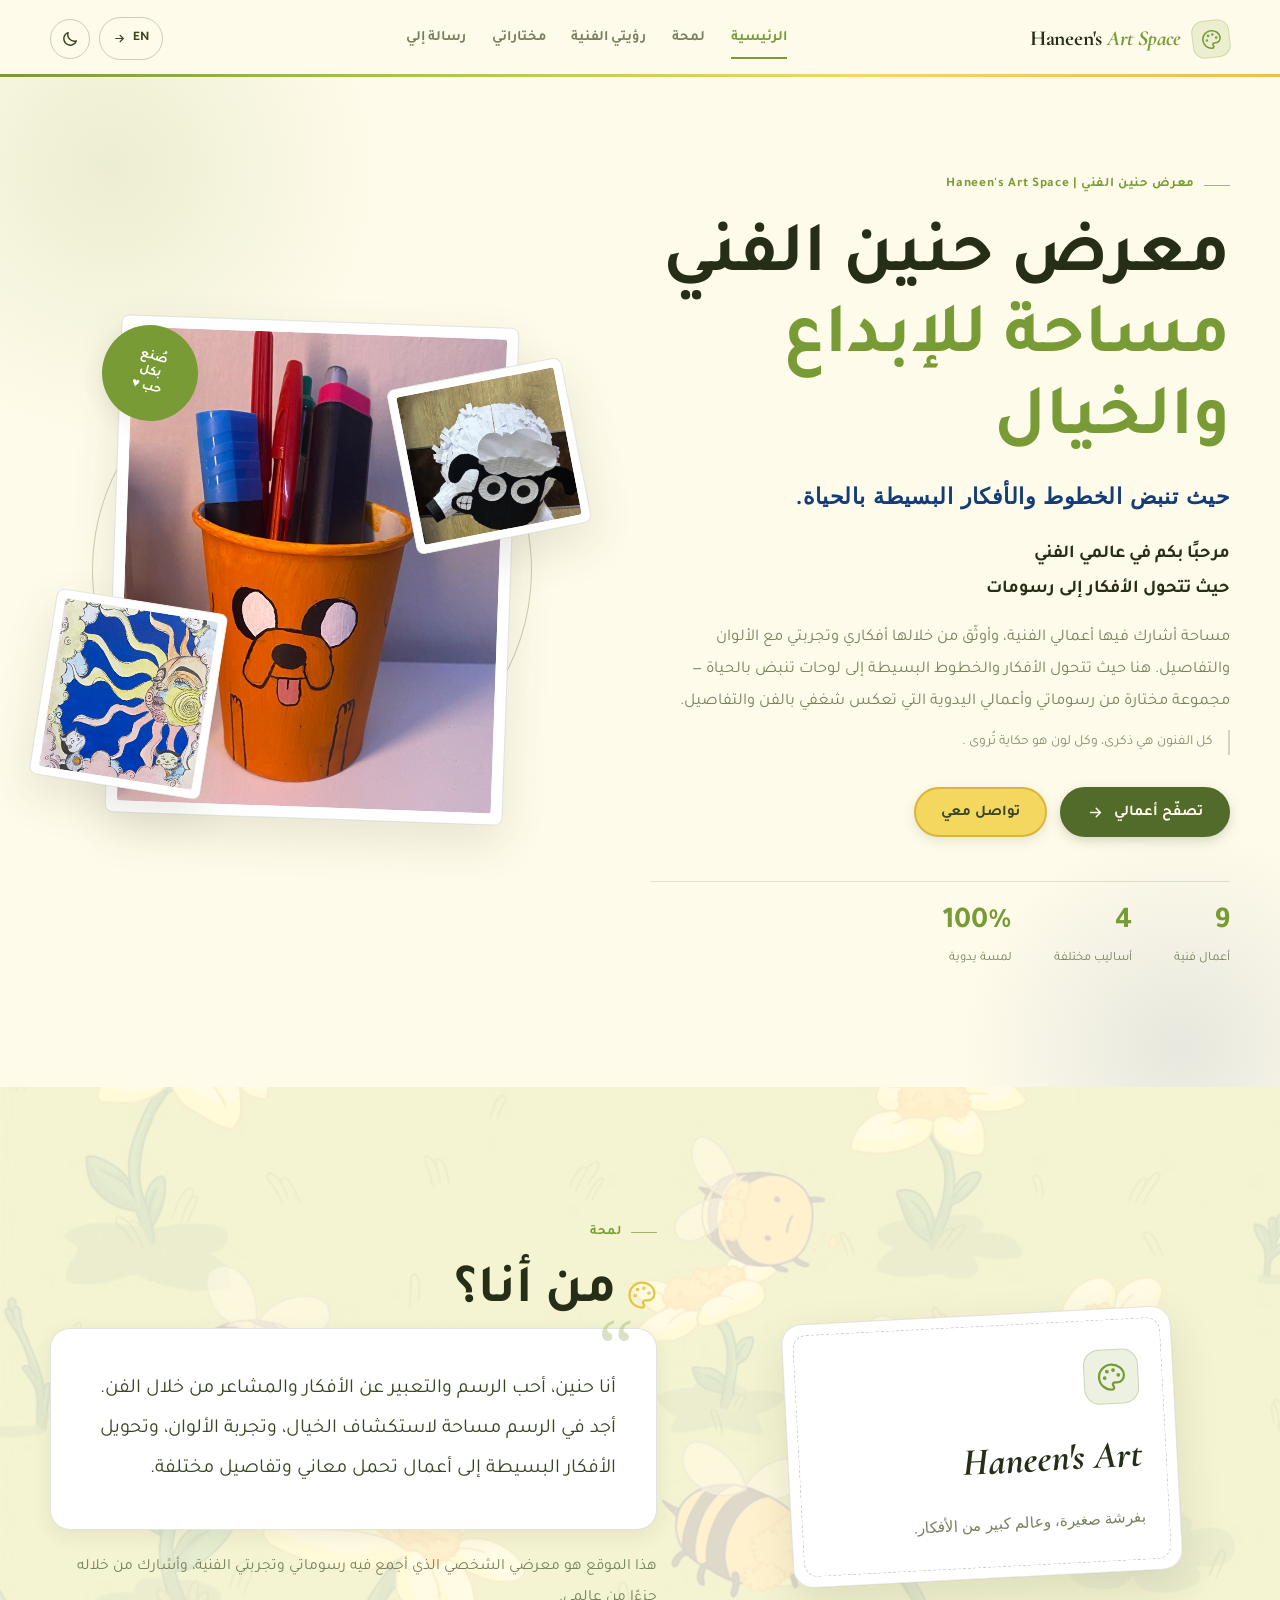
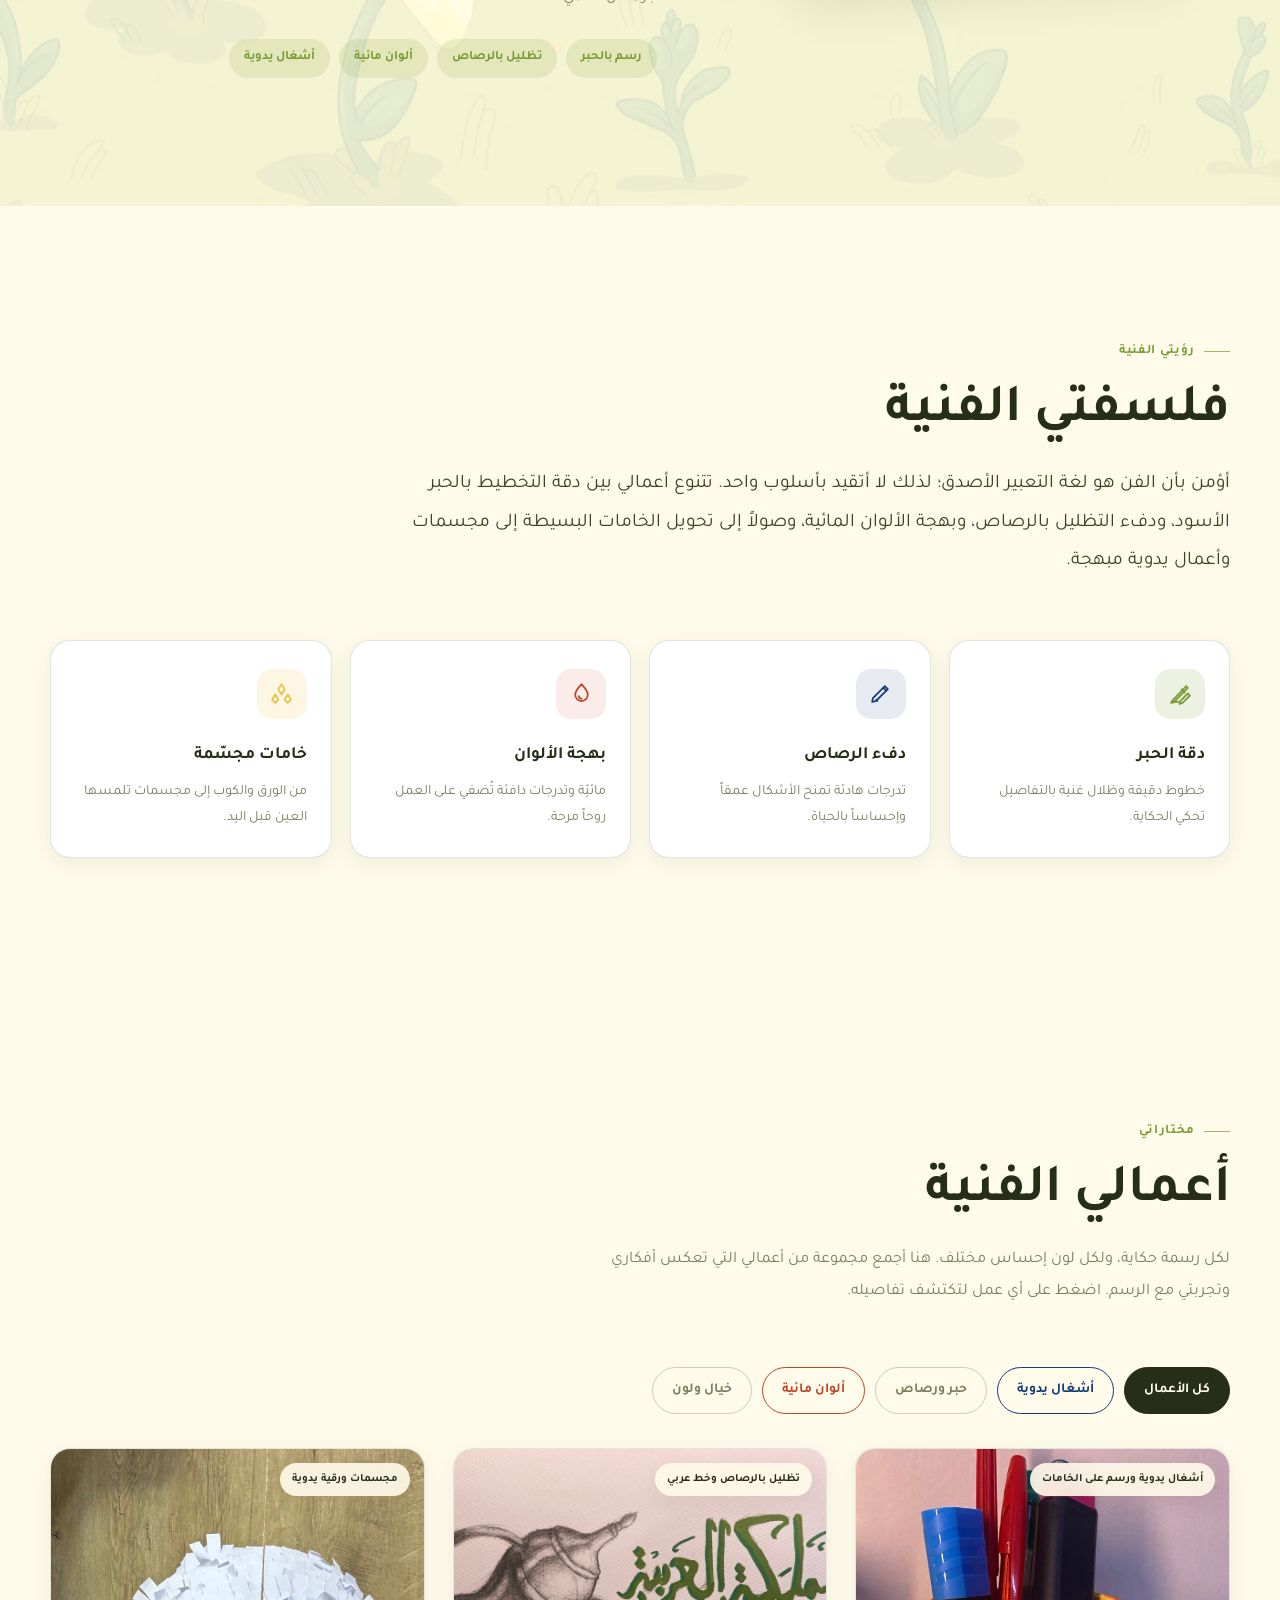
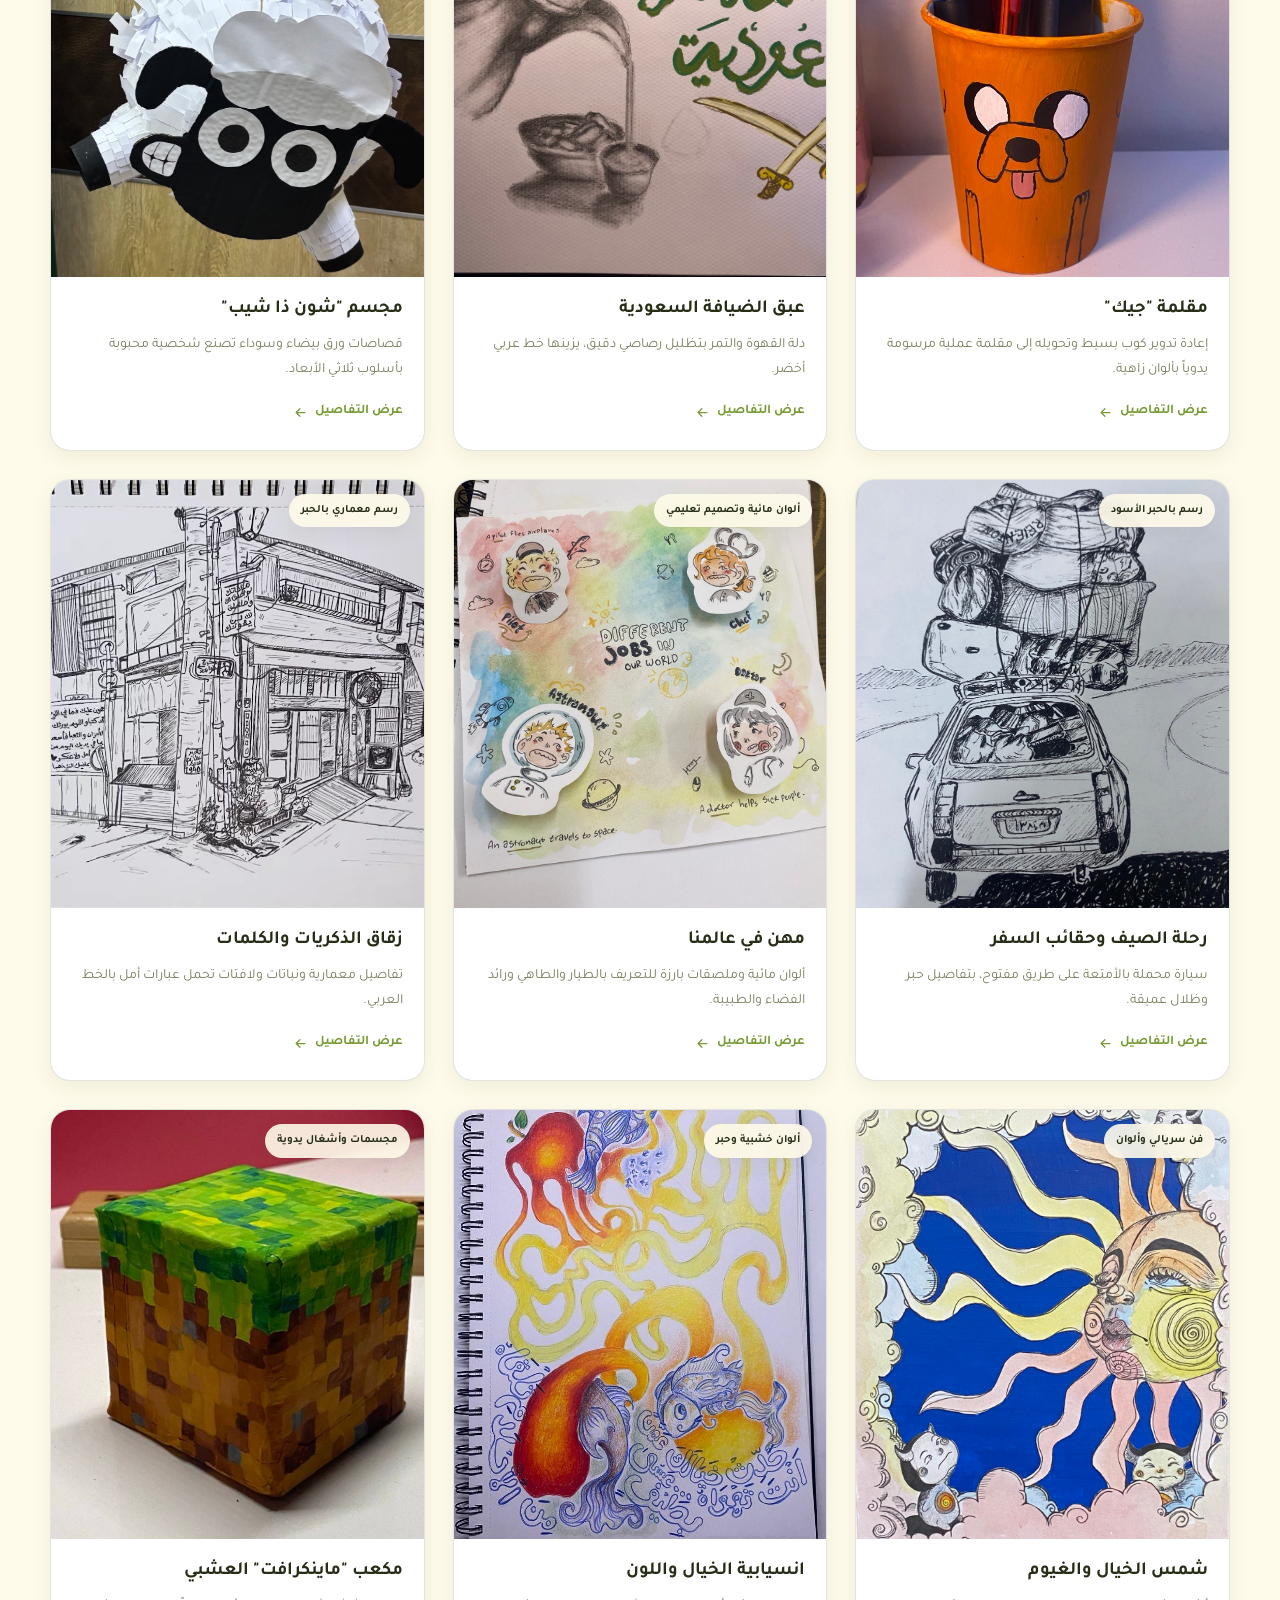
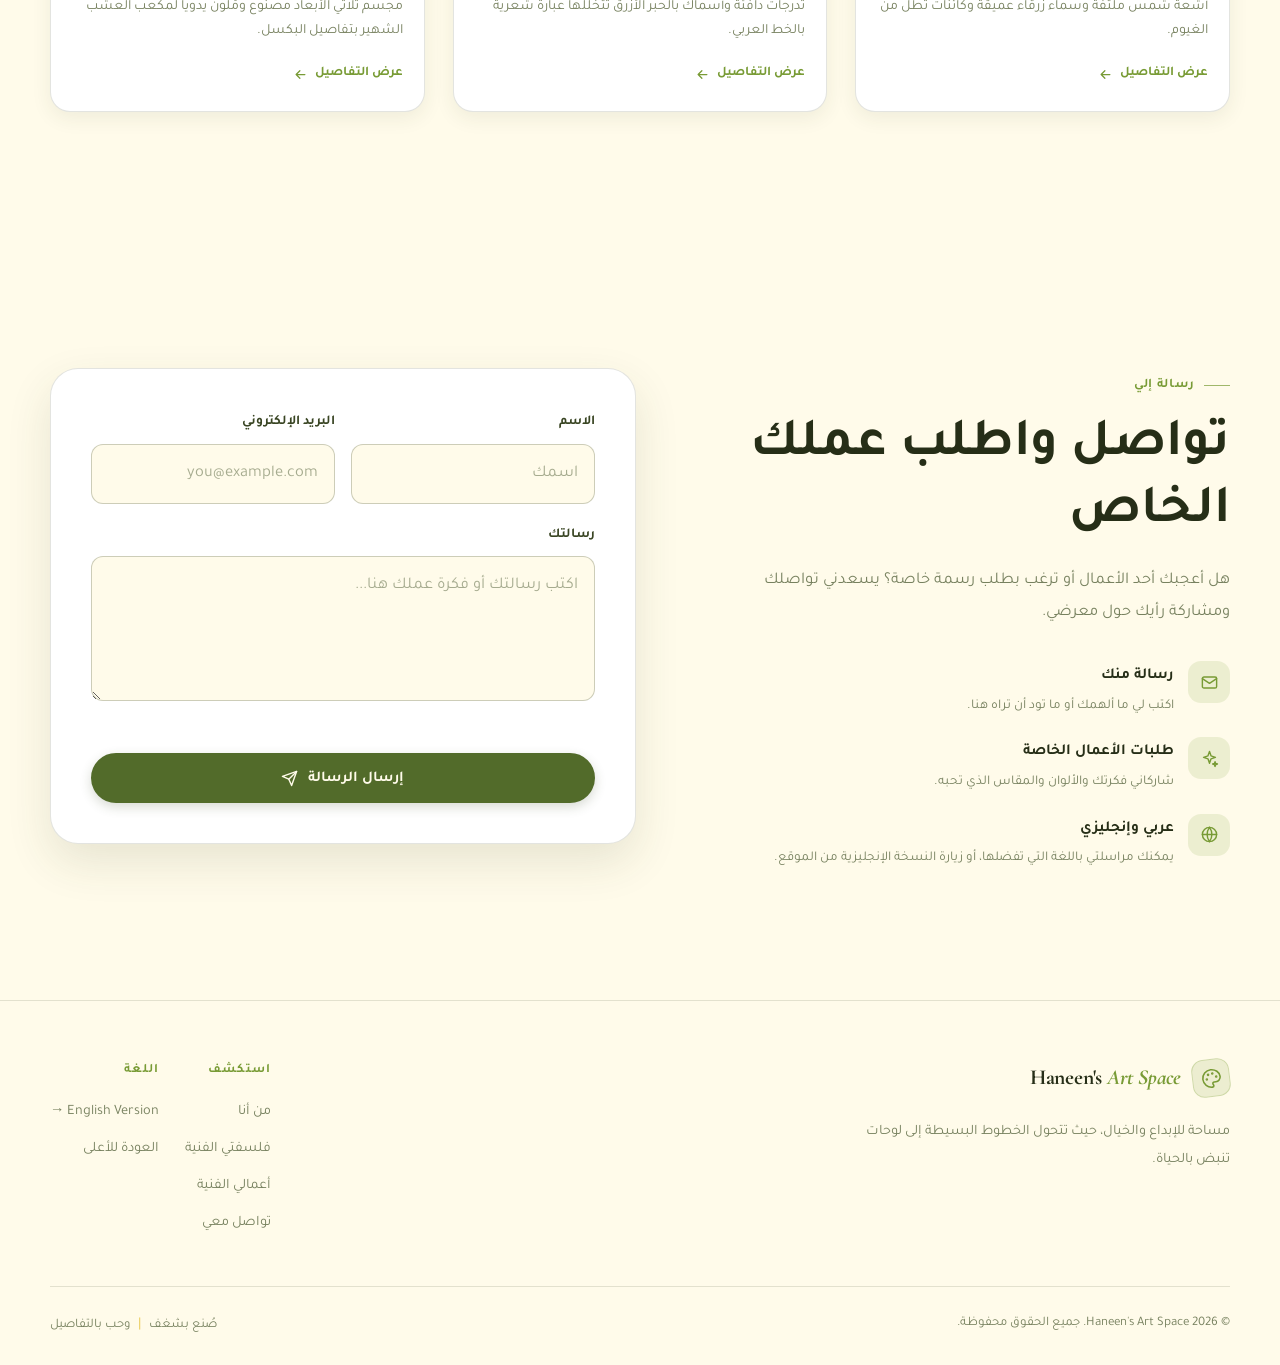
==== commit 4a02a912: "Adding the 9-block Minecraft mechanic" ====
--- a/index.html
+++ b/index.html
@@ -101,7 +101,7 @@
           </div>
 
           <div class="hero-stats">
-            <div class="stat"><strong>8</strong><span>أعمال فنية</span></div>
+            <div class="stat"><strong>9</strong><span>أعمال فنية</span></div>
             <div class="stat"><strong>4</strong><span>أساليب مختلفة</span></div>
             <div class="stat"><strong>100%</strong><span>لمسة يدوية</span></div>
           </div>
@@ -437,6 +437,32 @@
               </div>
             </button>
           </article>
+
+          <!-- 9 -->
+           <article class="art-card reveal" data-group="handmade"
+           data-image="assets/img/minecraft-block.jpg"
+           data-title-ar="مكعب &quot;ماينكرافت&quot; العشبي" data-title-en="Minecraft Grass Block Craft"
+           data-category-ar="مجسمات وأشغال يدوية" data-category-en="3D Handmade Crafts"
+           data-date-ar="2025" data-date-en="2025"
+           data-tools-ar="ورق مقوى، ألوان أكريليك (أخضر وبني)، فرش رسم، غراء" data-tools-en="Cardboard, Acrylic paint (green &amp; brown), Paintbrushes, Glue"
+           data-desc-ar="مجسم ثلاثي الأبعاد مصنوع ومُلون يدوياً لمكعب العشب الشهير من لعبة &quot;ماينكرافت&quot;، مع محاكاة دقيقة لتدرجات البكسل والظلال اللونية."
+           data-desc-en="A handcrafted and hand-painted 3D sculpture of the iconic grass block from &quot;Minecraft,&quot; carefully replicating its pixel shades and textures."
+           data-insp-ar="تجسيد أحد أشهر رموز الألعاب الرقمية وتحويله من عالم البكسل الافتراضي إلى مجسم ملموس يجمع بين دقة التلوين وروح المرح."
+           data-insp-en="Bringing an iconic gaming element out of the digital pixel world into a tangible handmade piece that blends careful painting with playful nostalgia.">
+           <button class="card-trigger" type="button" aria-label="عرض تفاصيل: مكعب ماينكرافت العشبي">
+            <div class="card-media">
+              <img src="assets/img/minecraft-block.jpg" alt="مجسم مكعب ماينكرافت العشبي المصنوع يدوياً" loading="lazy">
+              <span class="card-category">مجسمات وأشغال يدوية</span>
+            </div>
+            <div class="card-body">
+              <h3>مكعب "ماينكرافت" العشبي</h3>
+              <p>مجسم ثلاثي الأبعاد مصنوع ومُلون يدوياً لمكعب العشب الشهير بتفاصيل البكسل.</p>
+              <span class="card-more">عرض التفاصيل
+                <svg viewBox="0 0 24 24" fill="none" stroke="currentColor" stroke-width="2" stroke-linecap="round" stroke-linejoin="round" aria-hidden="true"><path d="M5 12h14M13 6l6 6-6 6"/></svg>
+              </span>
+            </div>
+          </button>
+        </article>
         </div>
       </div>
     </section>
--- a/assets/css/style.css
+++ b/assets/css/style.css
@@ -1127,3 +1127,13 @@
 .medium-card:nth-child(3) .medium-icon { color: var(--red); background: rgba(193, 69, 40, 0.1); } /* أحمر */
 .medium-card:nth-child(4) .medium-icon { color: var(--gold); background: rgba(230, 196, 67, 0.15); } /* أصفر */
 
+/* تفعيل التمرير داخل نافذة تفاصيل العمل الفني */
+.art-dialog {
+  max-height: 90vh;
+  overflow-y: auto;
+}
+
+.dialog-content {
+  max-height: 82vh;
+  overflow-y: auto;
+}
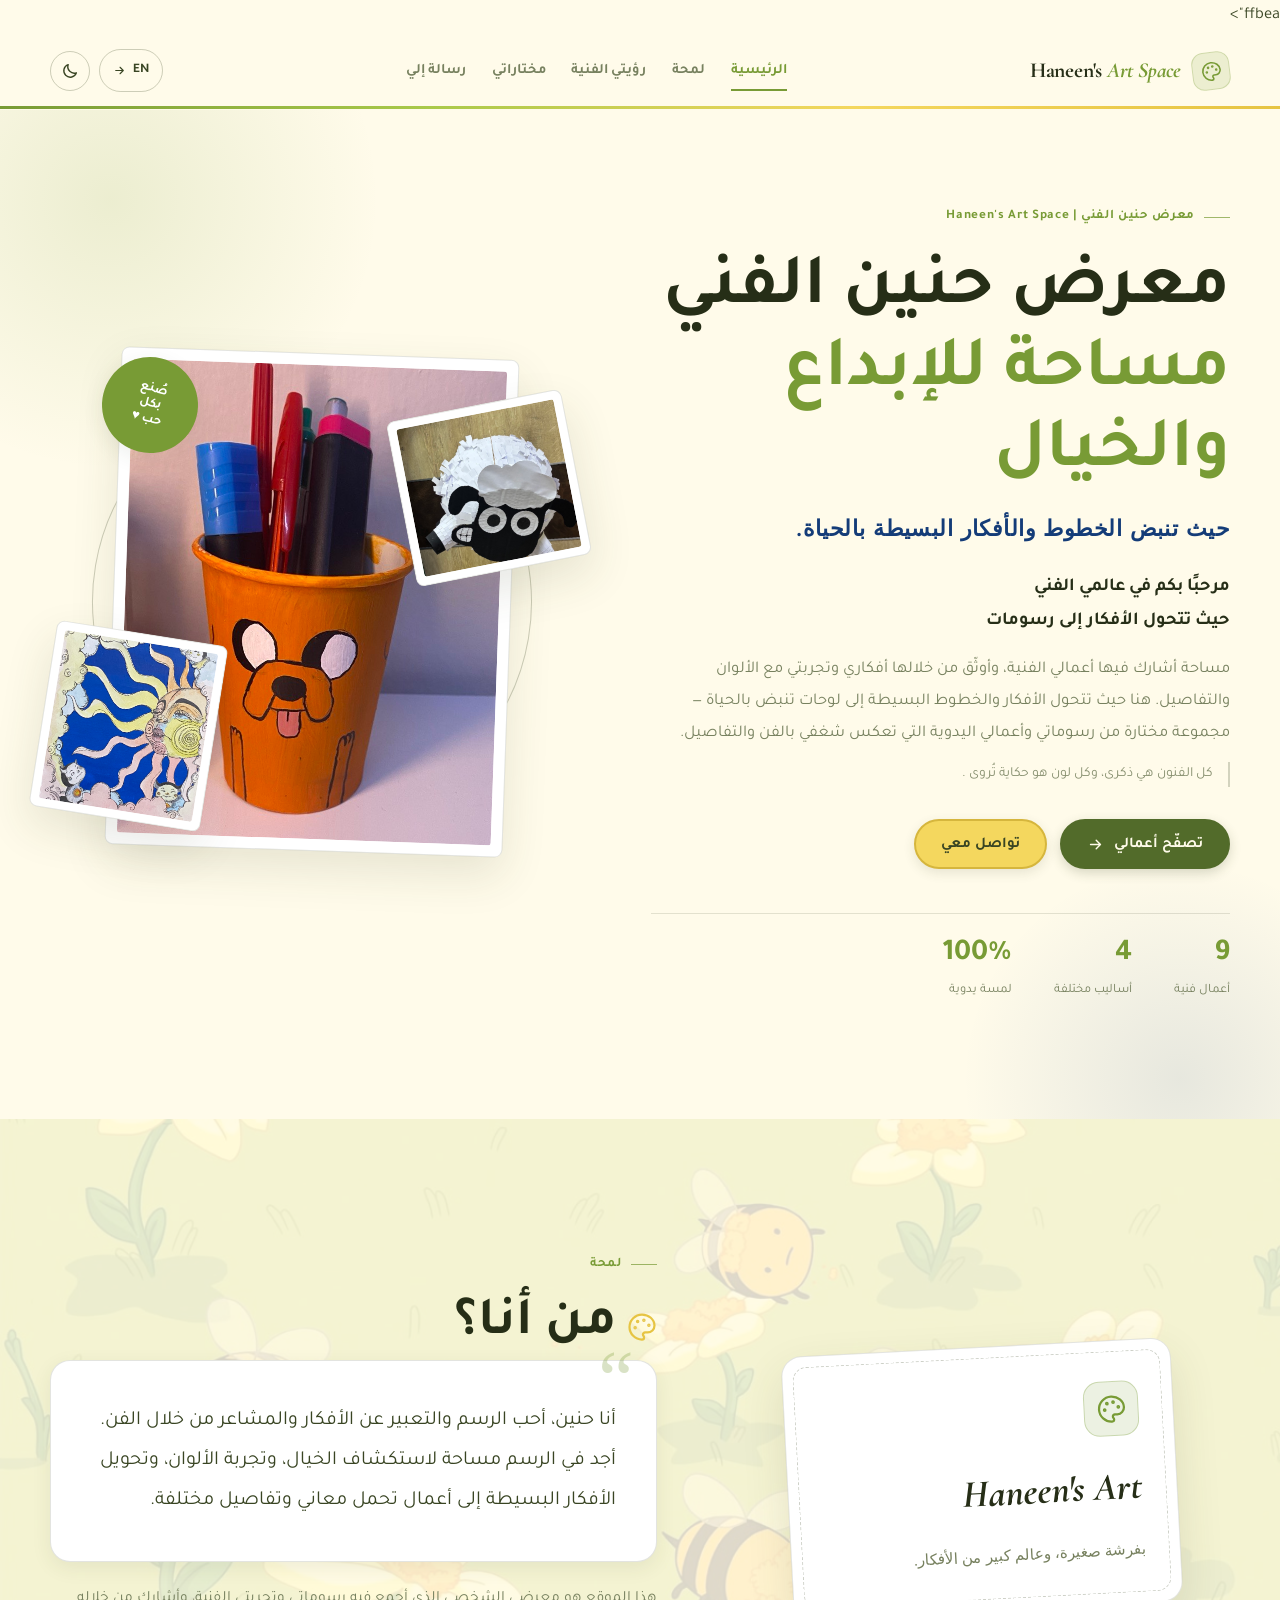
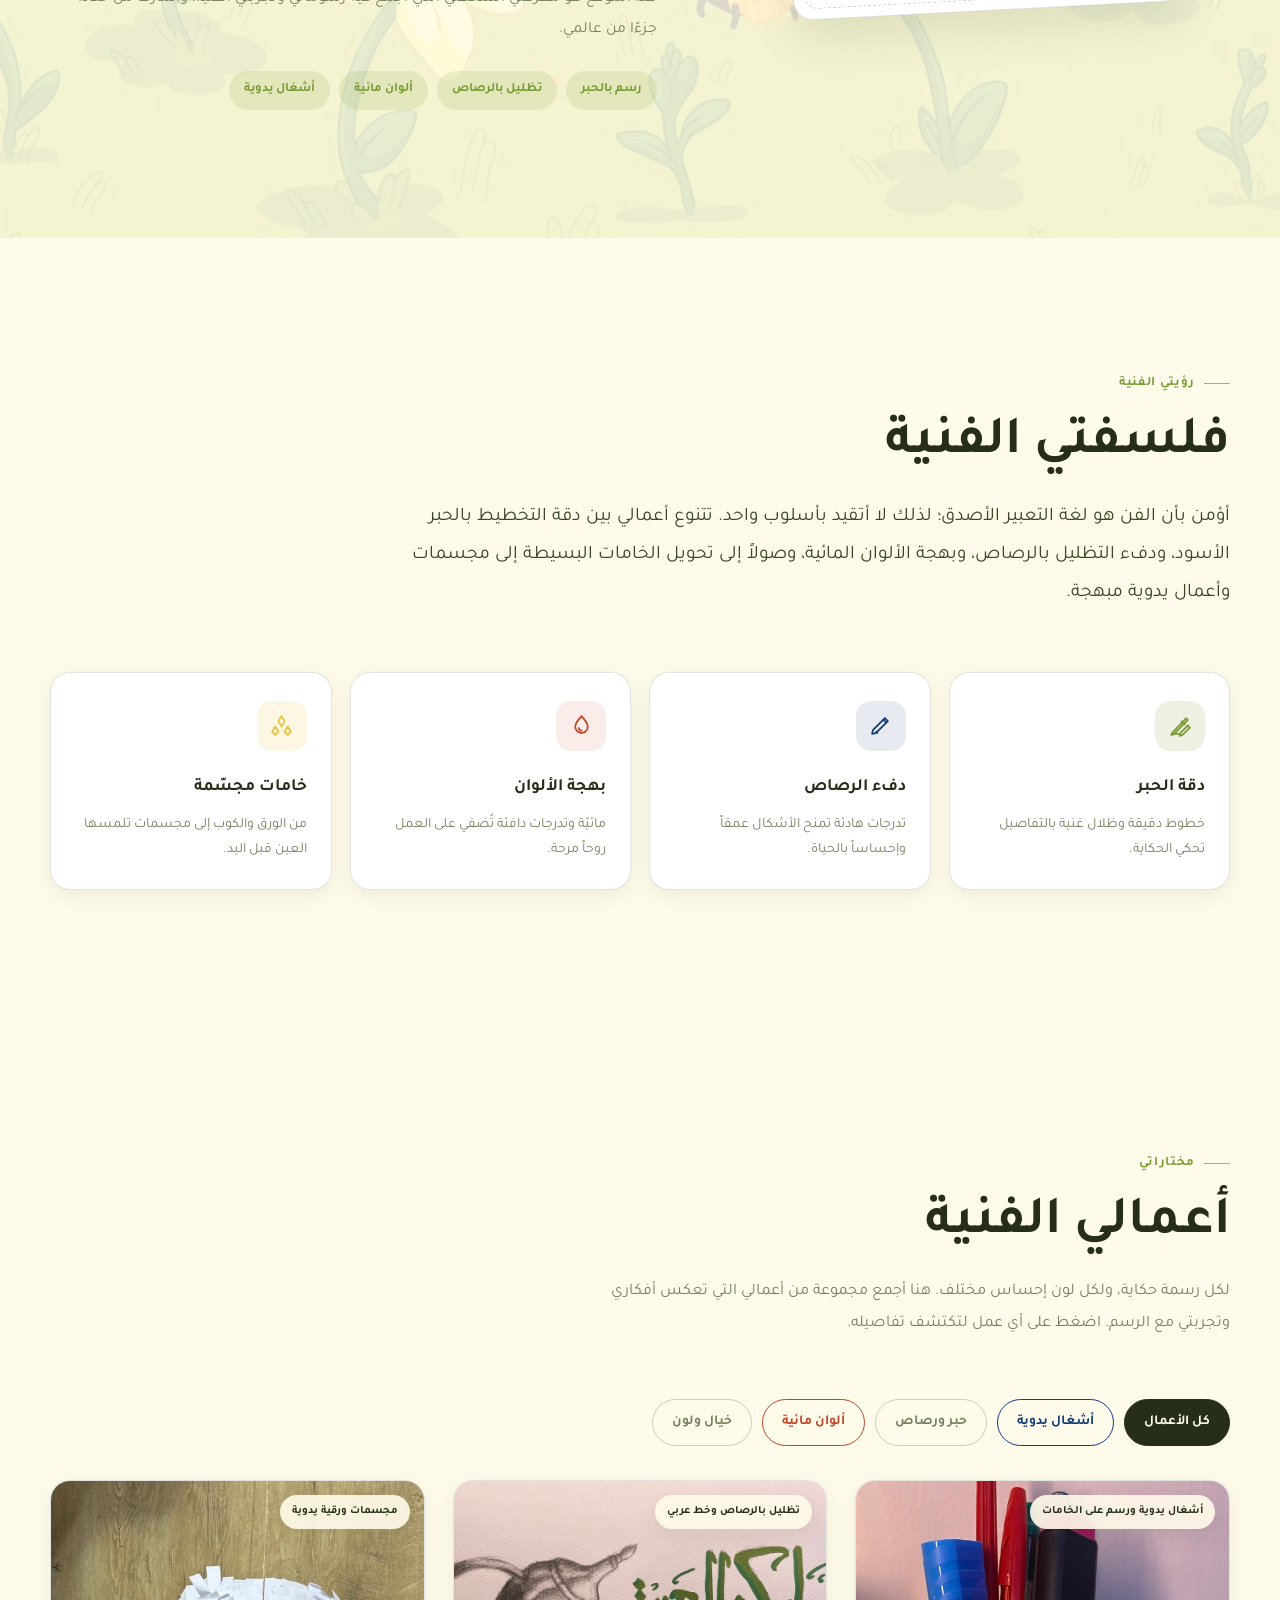
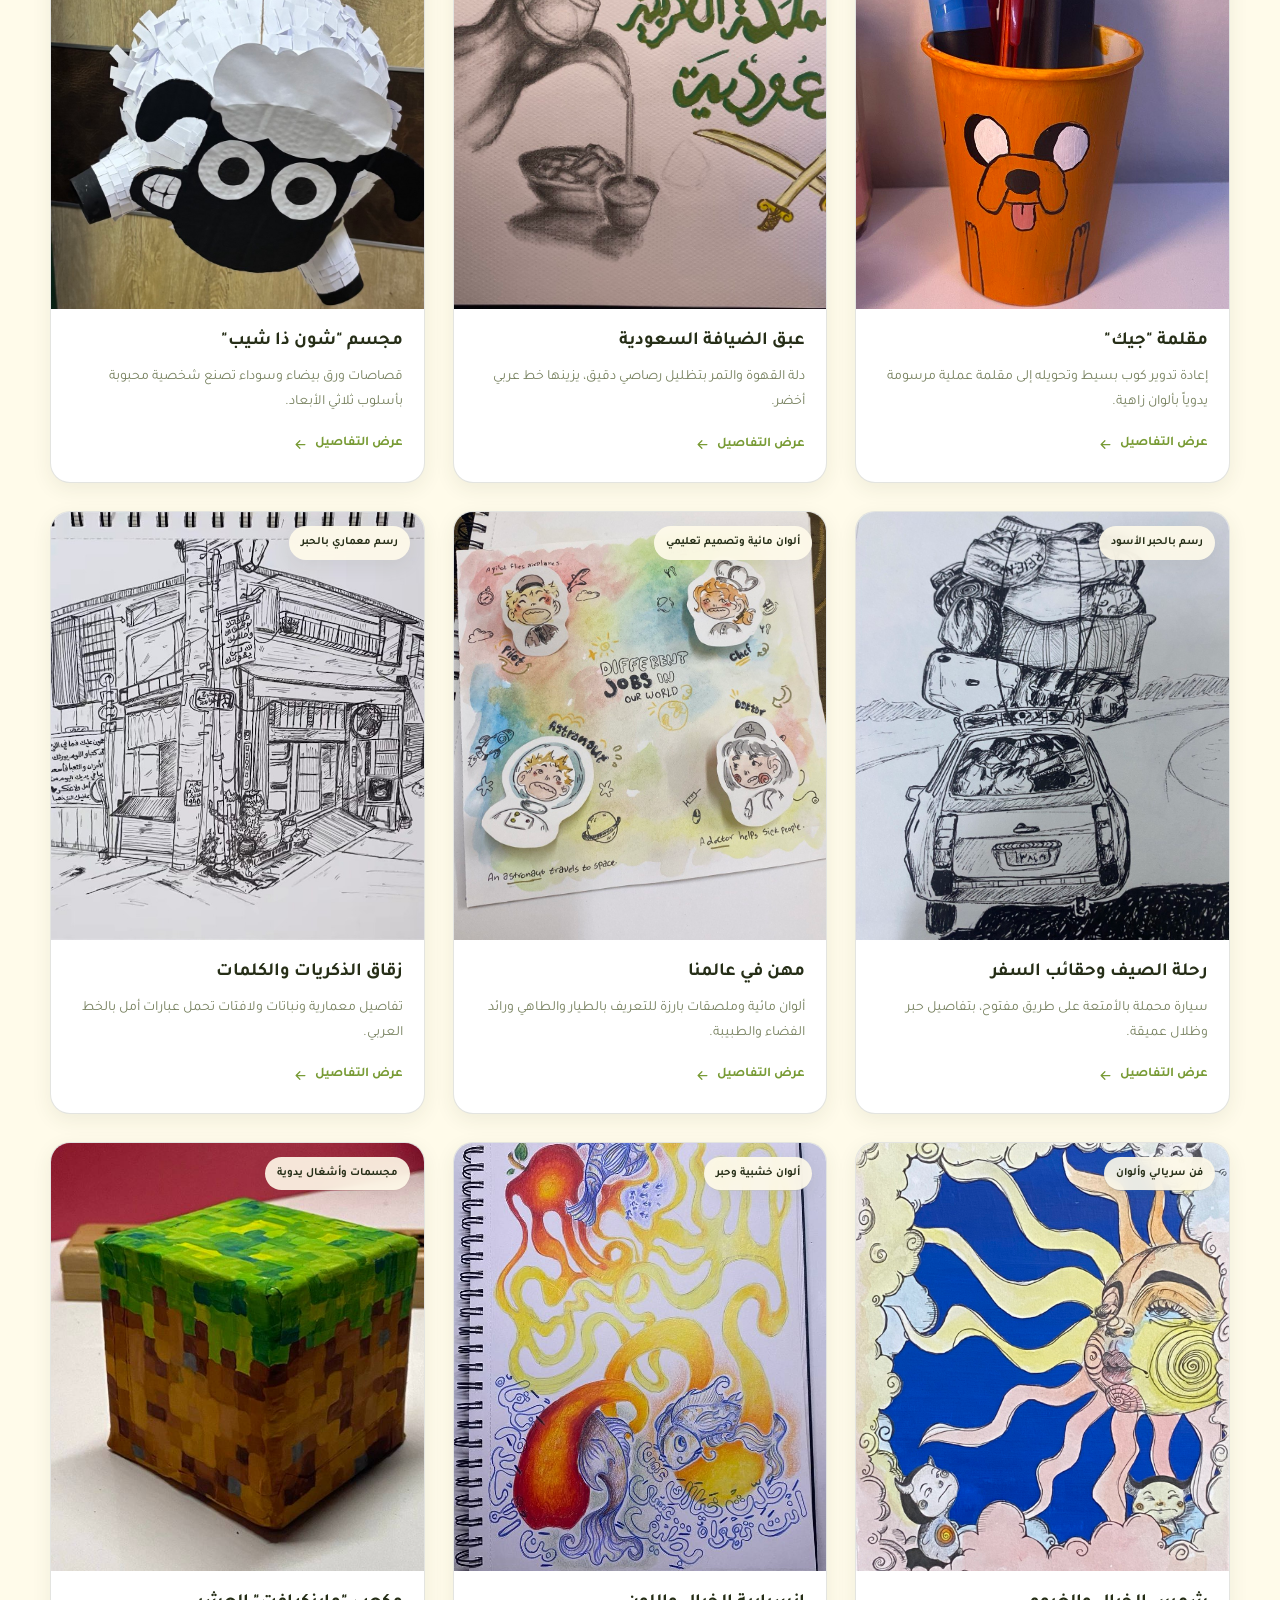
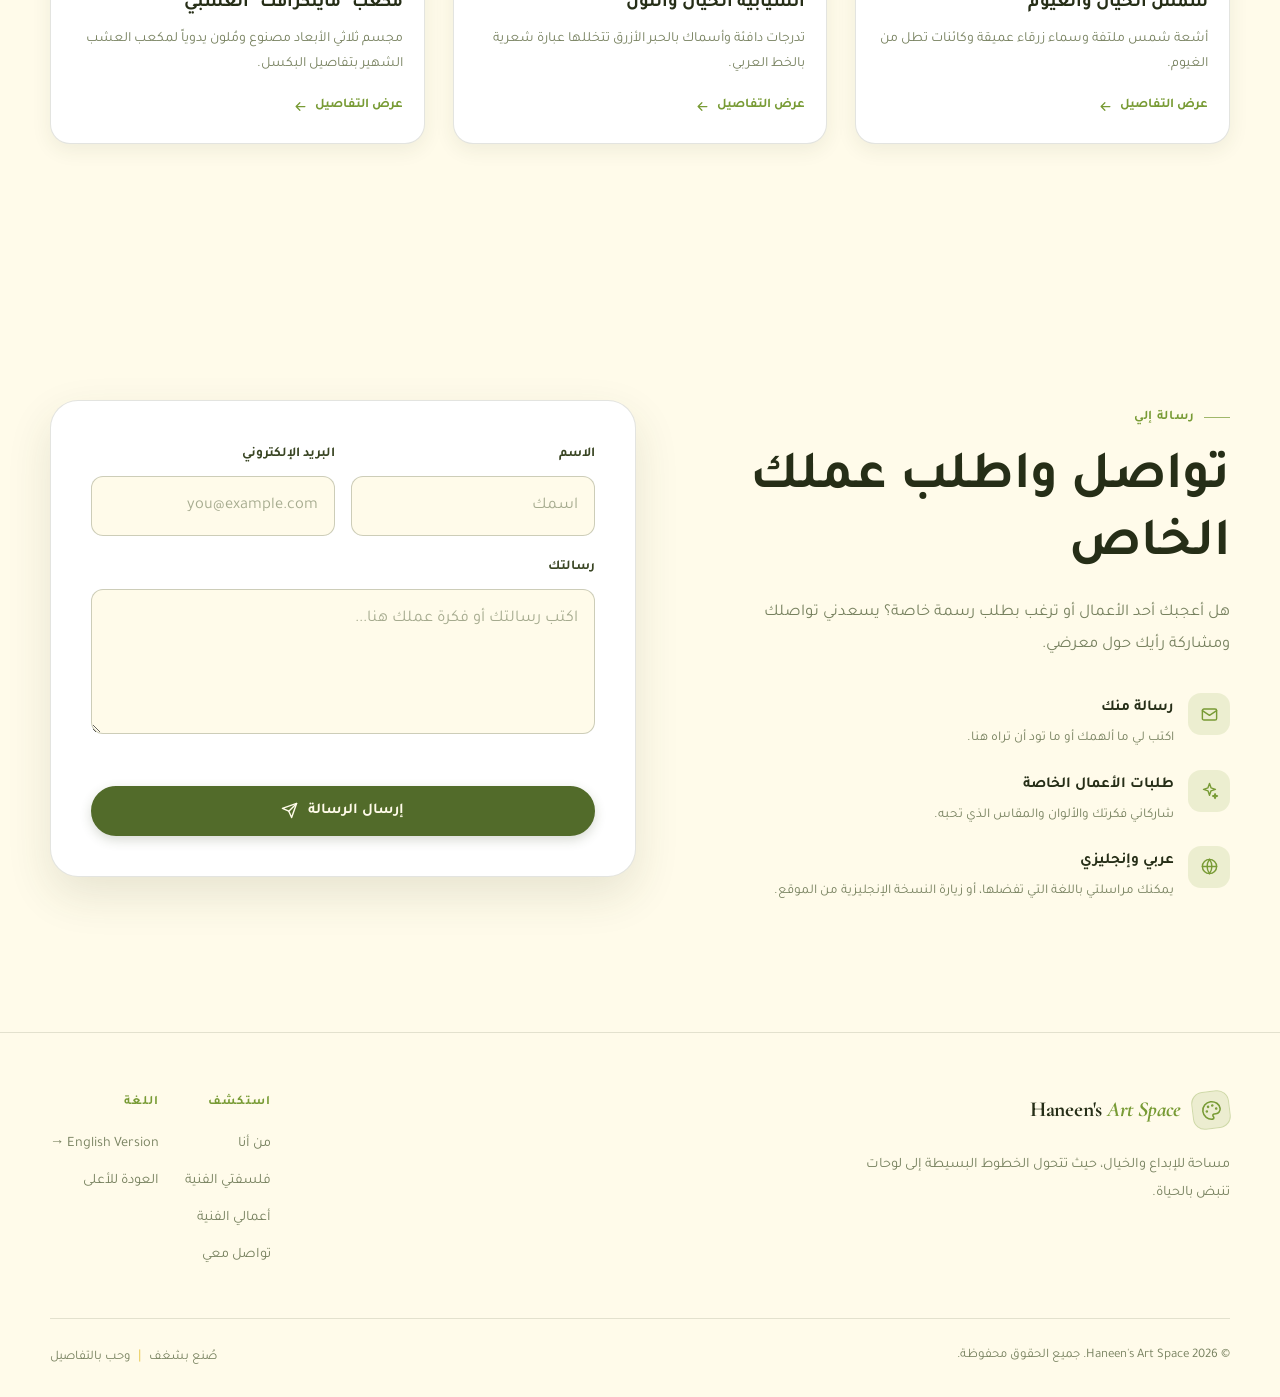
==== commit bf332e06: "add a LOGO" ====
--- a/index.html
+++ b/index.html
@@ -5,12 +5,16 @@
   <meta name="viewport" content="width=device-width, initial-scale=1.0">
   <meta name="description" content="معرض حنين الفني — مساحة للإبداع والخيال. رسومات وأعمال يدوية تعكس الشغف بالفن والتفاصيل.">
   <meta name="theme-color" content="#fffbea">
+  <meta property="image" content="assets/img/logo.jpg">
+  <meta property="og:image" content="assets/img/logo.jpg">ffbea">
+
   <title>Haneen's Art Space | معرض حنين الفني</title>
 
   <link rel="preconnect" href="https://fonts.googleapis.com">
   <link rel="preconnect" href="https://fonts.gstatic.com" crossorigin>
   <link href="https://fonts.googleapis.com/css2?family=Cormorant+Garamond:ital,wght@0,600;0,700;1,600&family=Inter:wght@400;500;600;700&family=Tajawal:wght@400;500;700;800&display=swap" rel="stylesheet">
   <link rel="stylesheet" href="assets/css/style.css">
+  <link rel="icon" type="image/png" href="assets/img/logo.jpg">
 
   <script>
     (function () {
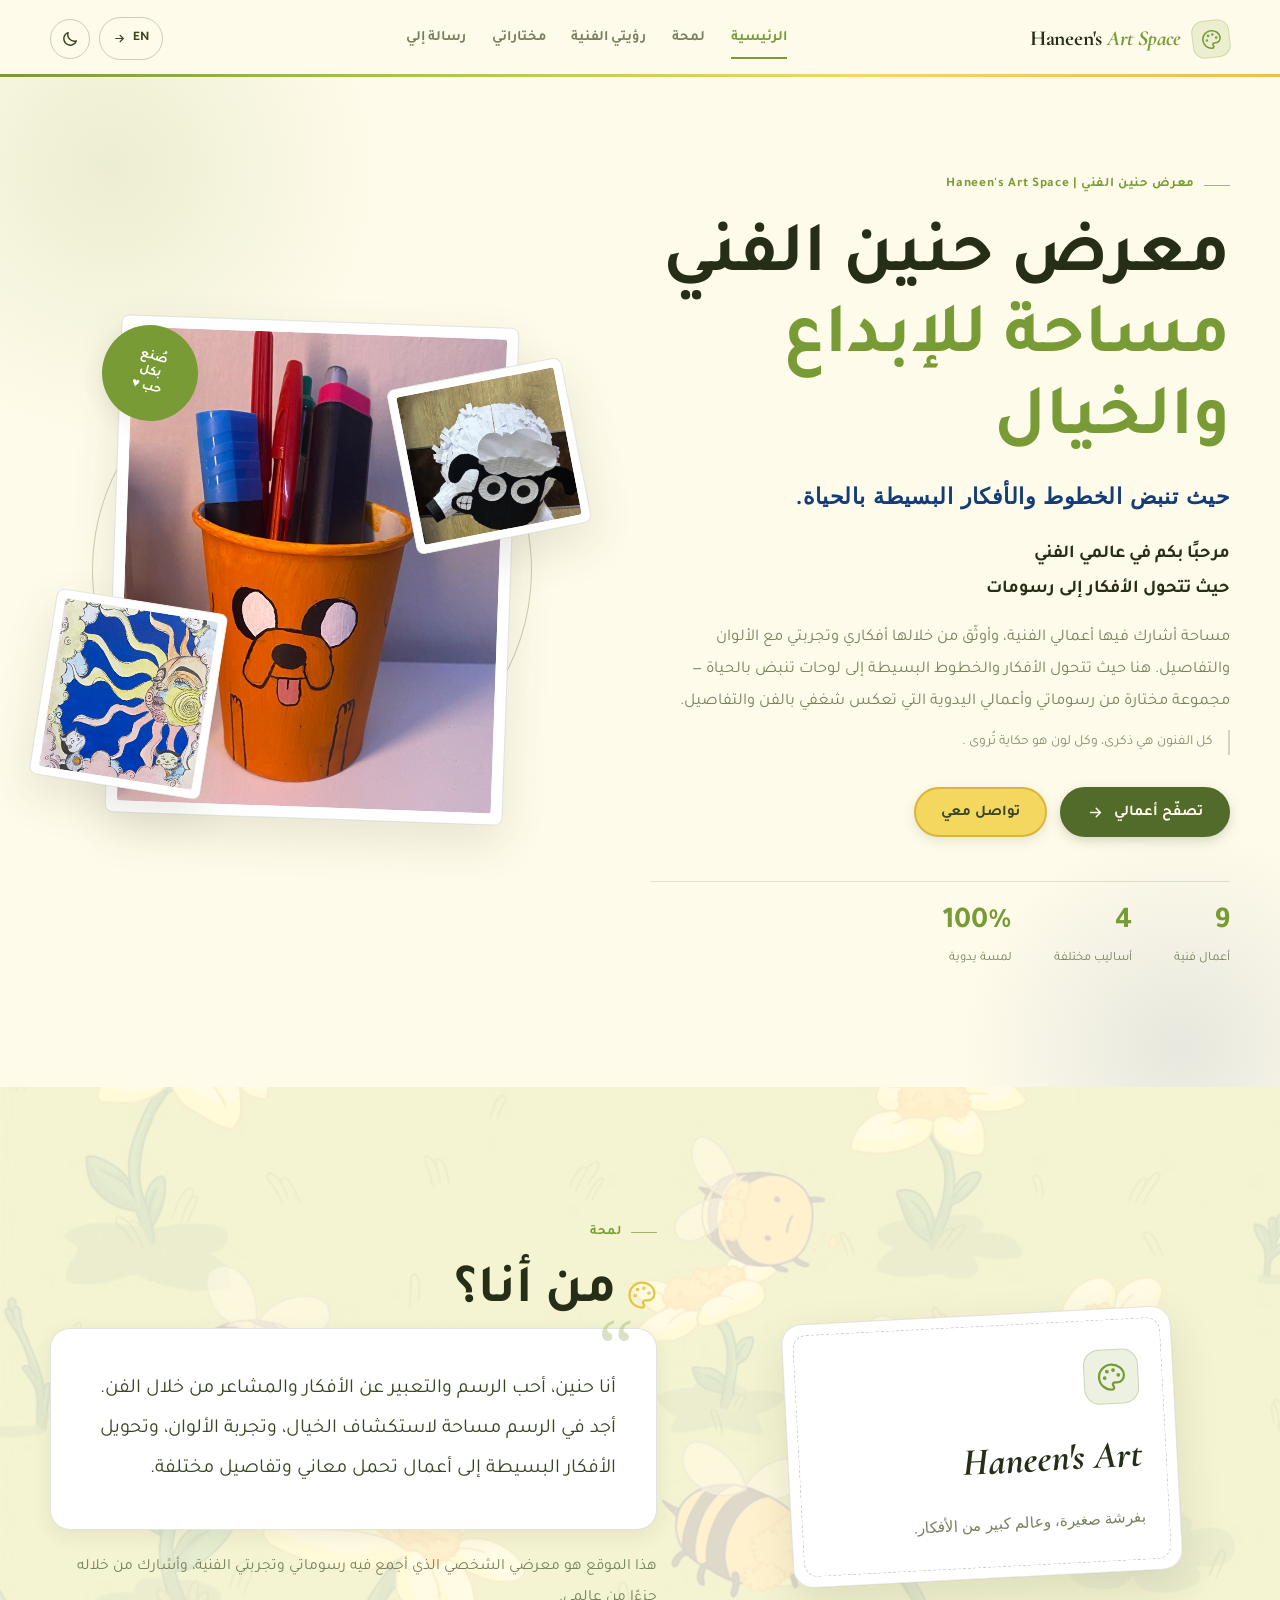
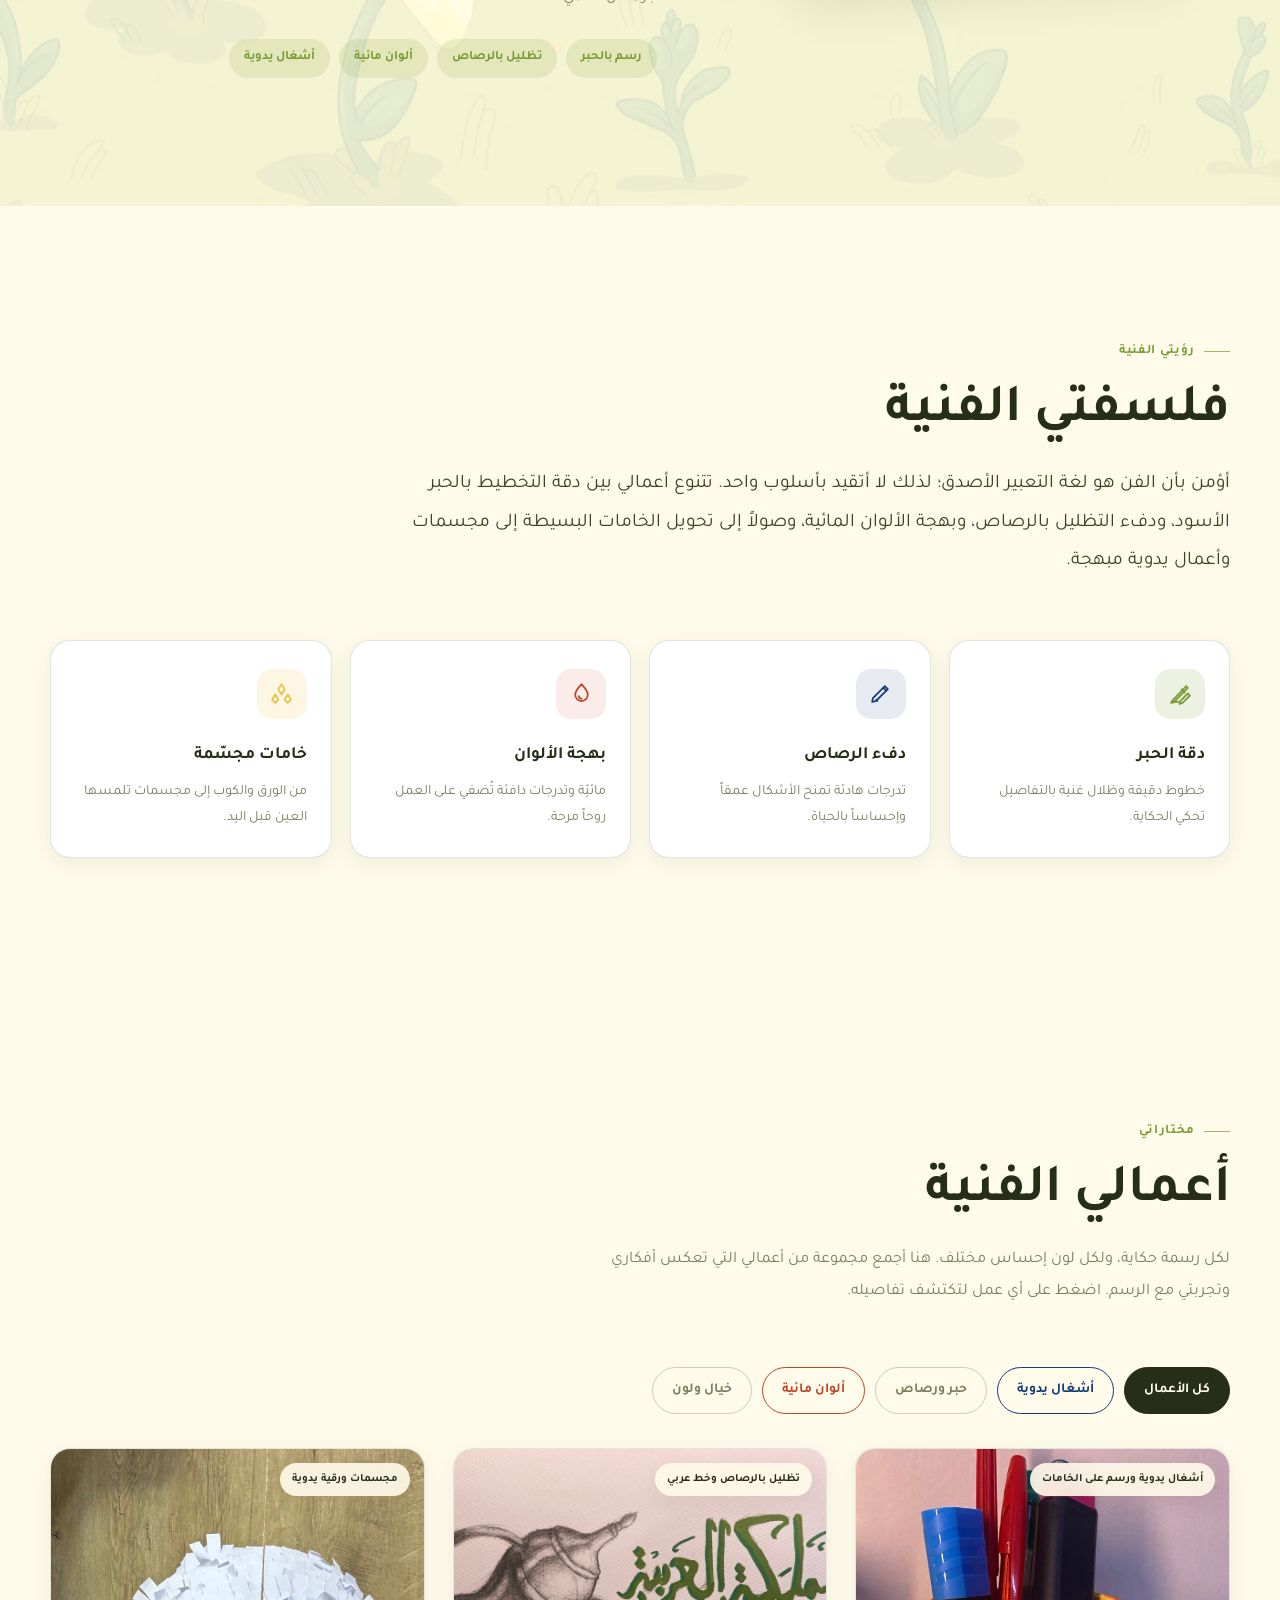
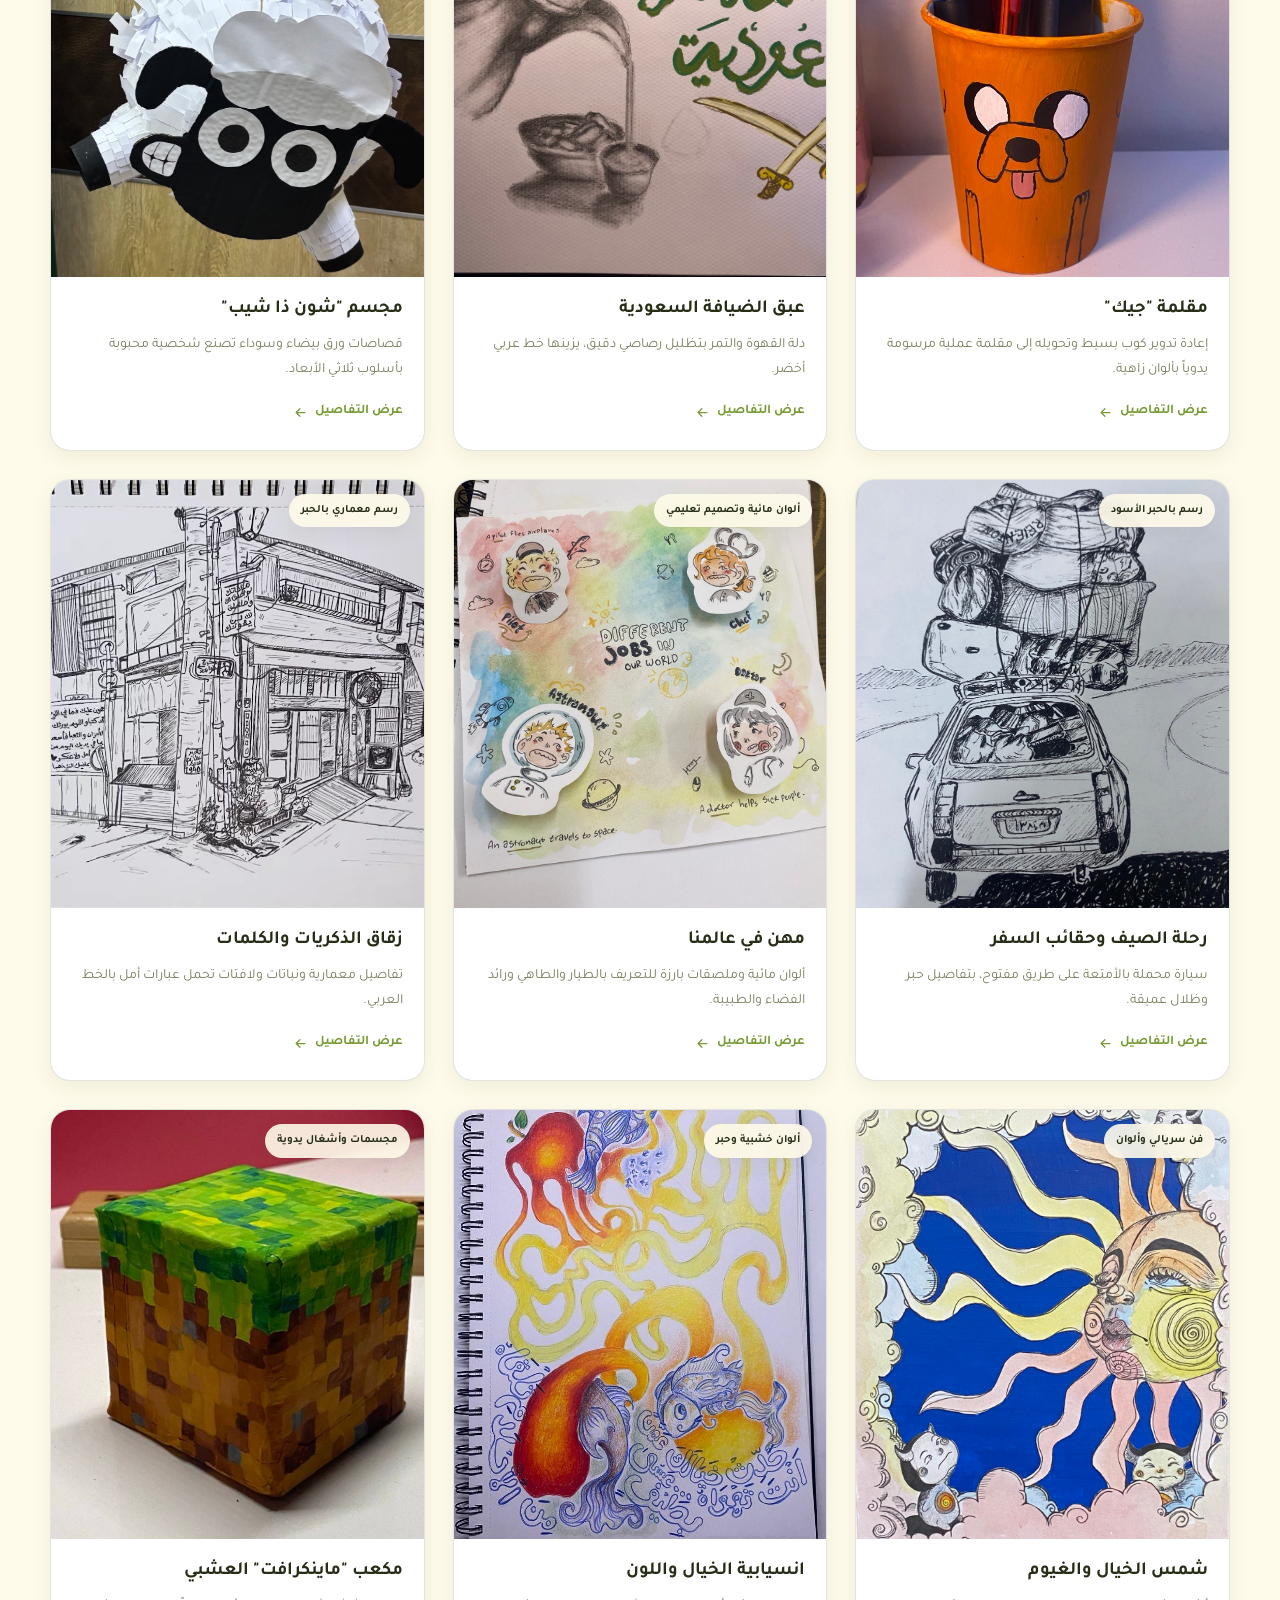
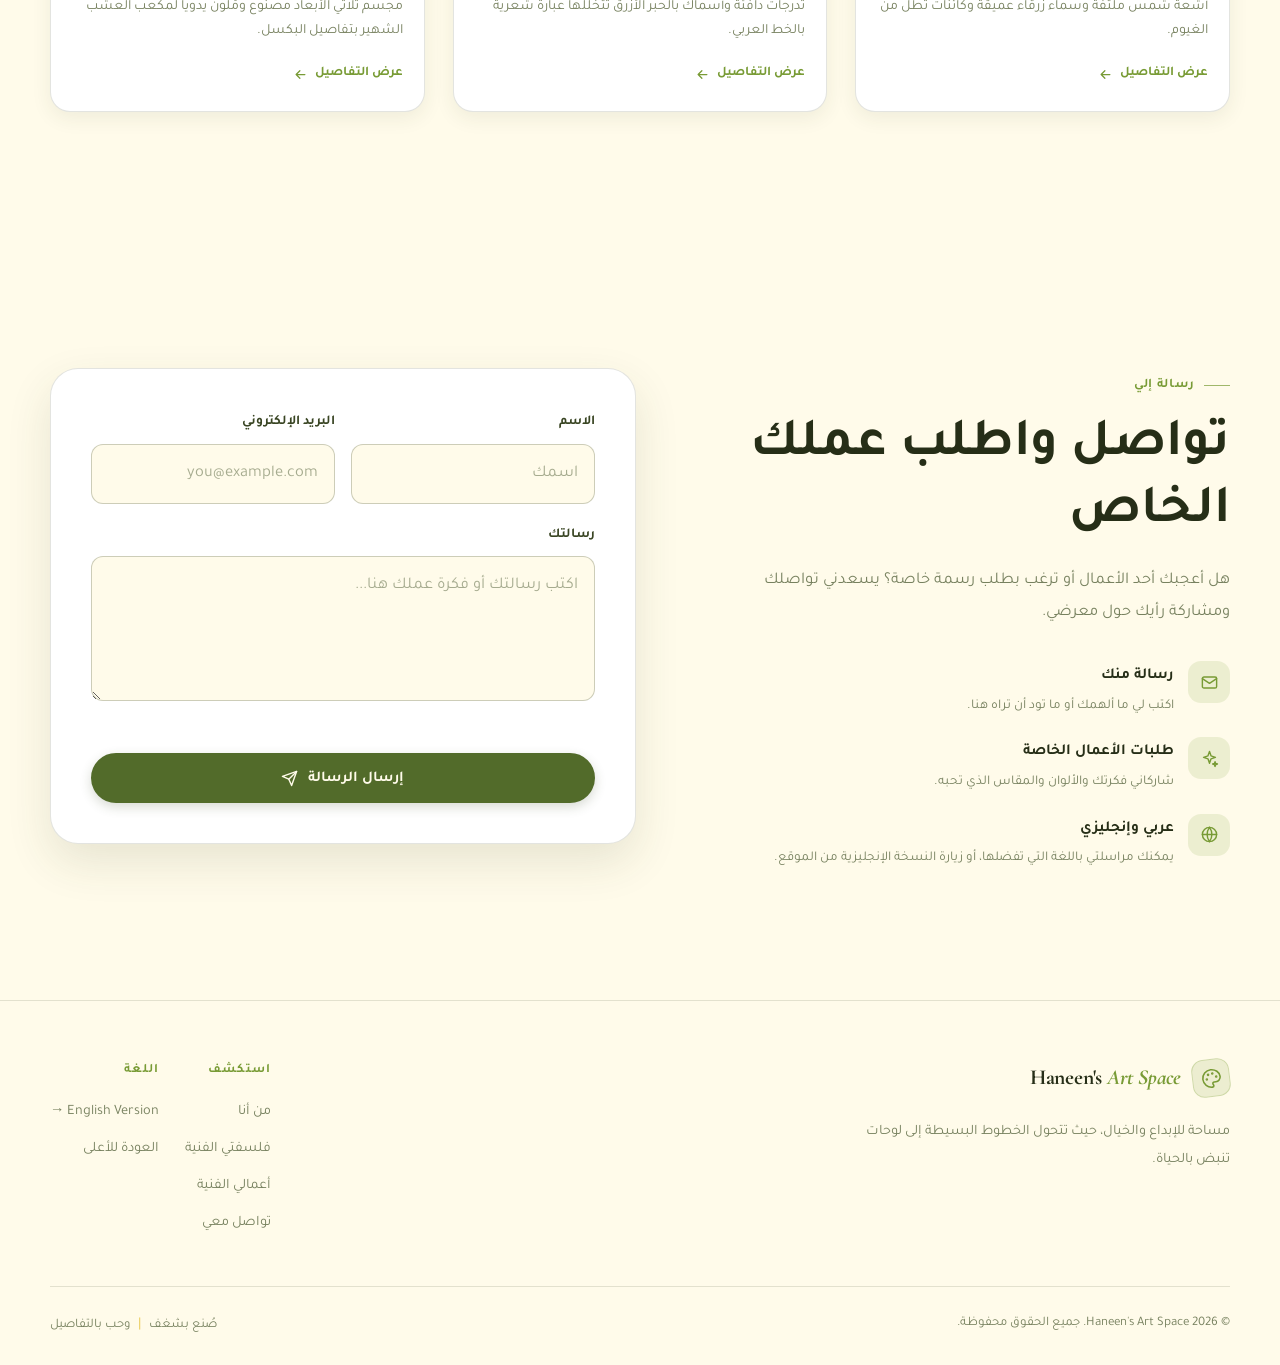
==== commit 3958573e: "Edit LOGO" ====
--- a/index.html
+++ b/index.html
@@ -5,16 +5,15 @@
   <meta name="viewport" content="width=device-width, initial-scale=1.0">
   <meta name="description" content="معرض حنين الفني — مساحة للإبداع والخيال. رسومات وأعمال يدوية تعكس الشغف بالفن والتفاصيل.">
   <meta name="theme-color" content="#fffbea">
-  <meta property="image" content="assets/img/logo.jpg">
-  <meta property="og:image" content="assets/img/logo.jpg">ffbea">
-
+  <meta property="image" content="assets/img/bees.jpg">
+  <meta property="og:image" content="assets/img/bees.jpg">
   <title>Haneen's Art Space | معرض حنين الفني</title>
 
   <link rel="preconnect" href="https://fonts.googleapis.com">
   <link rel="preconnect" href="https://fonts.gstatic.com" crossorigin>
   <link href="https://fonts.googleapis.com/css2?family=Cormorant+Garamond:ital,wght@0,600;0,700;1,600&family=Inter:wght@400;500;600;700&family=Tajawal:wght@400;500;700;800&display=swap" rel="stylesheet">
   <link rel="stylesheet" href="assets/css/style.css">
-  <link rel="icon" type="image/png" href="assets/img/logo.jpg">
+  <link rel="icon" type="image/png" href="assets/img/bees.jpg">
 
   <script>
     (function () {
